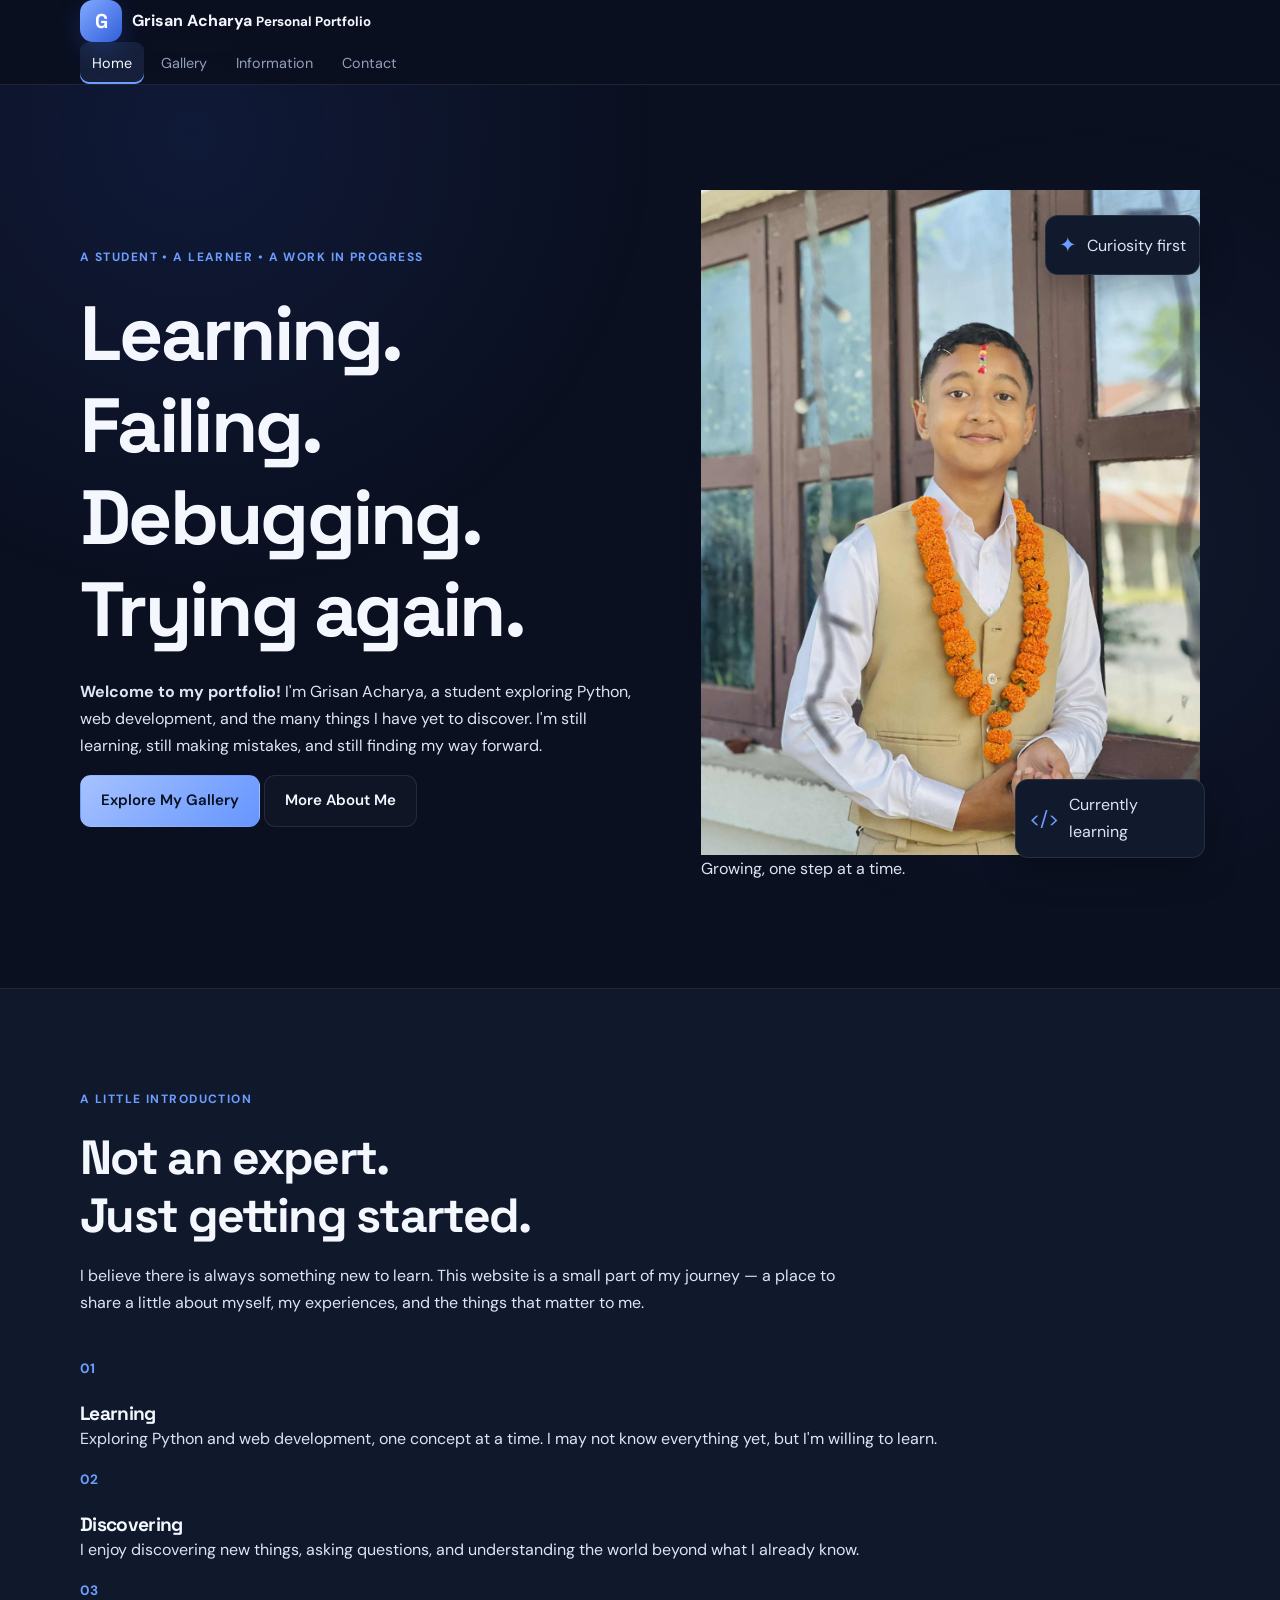
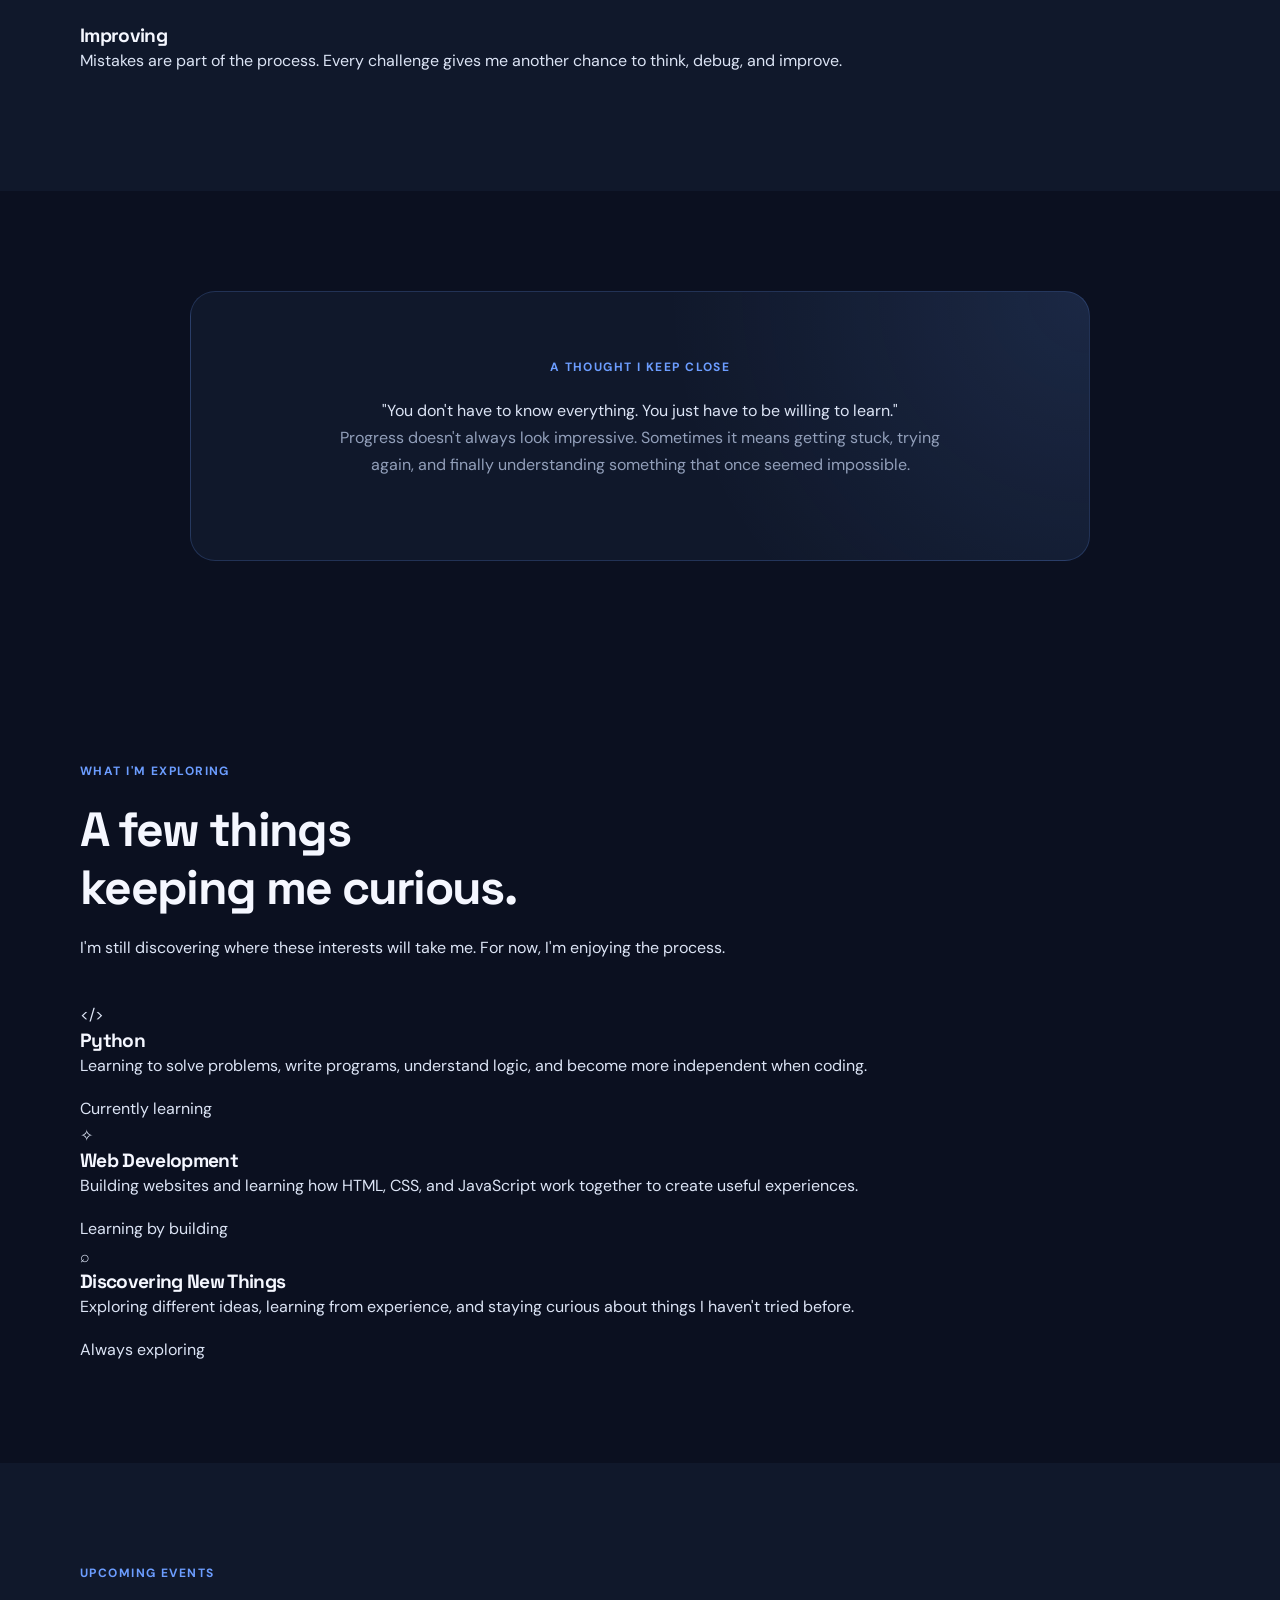
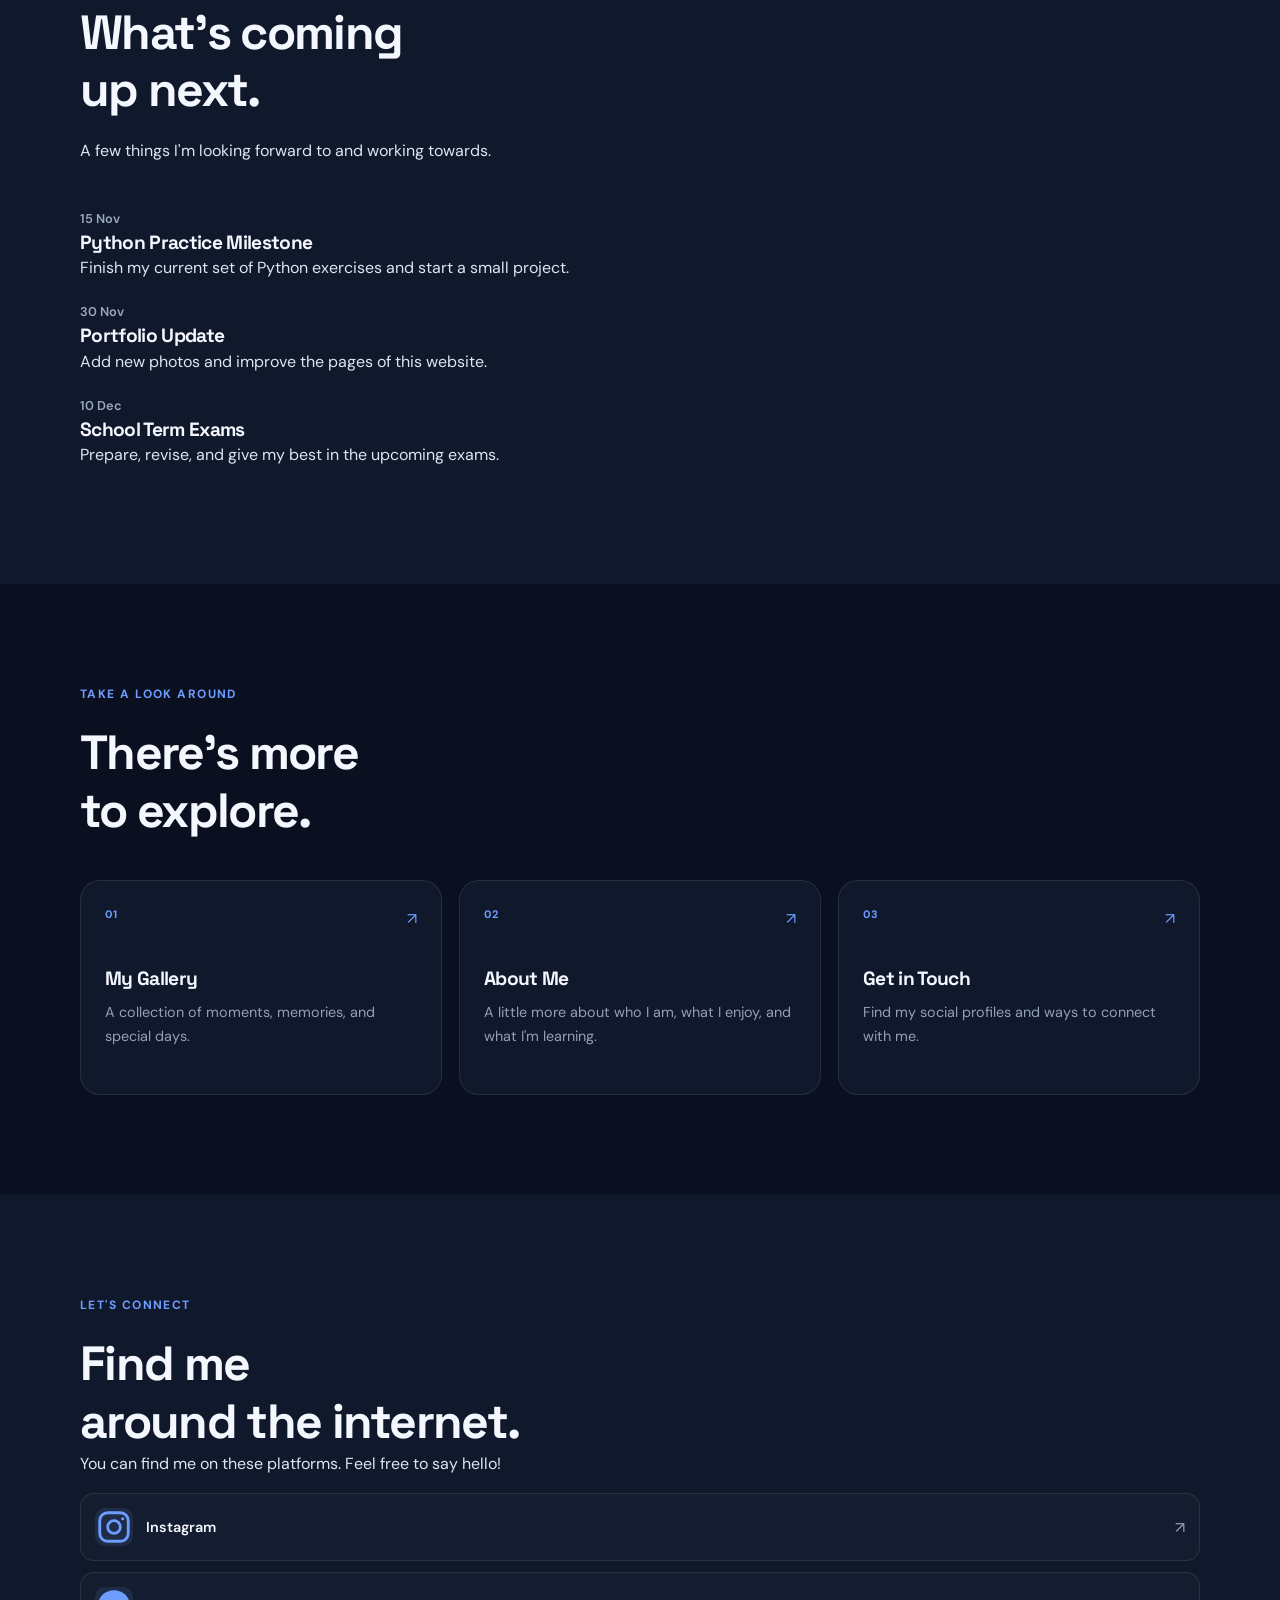
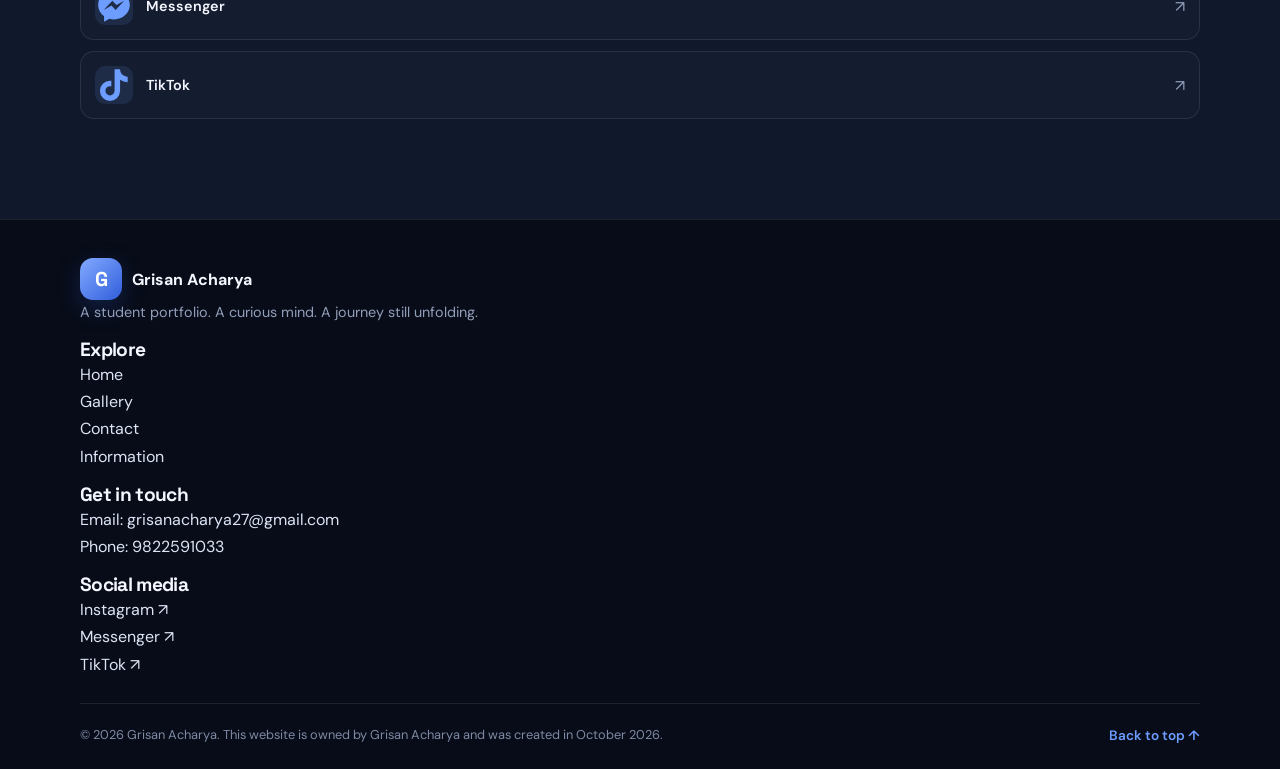
==== index.html @ ef2de870 "Update index.html" ====
<!DOCTYPE html>
<html lang="en">

<head>
    <meta charset="UTF-8">
    <meta name="viewport" content="width=device-width, initial-scale=1.0">

    <meta name="description"
        content="The personal portfolio of Grisan Acharya, a student who enjoys learning, discovering, and trying new things.">

    <meta name="theme-color" content="#0b1020">

    <title>Grisan Acharya | Personal Portfolio</title>

    <link rel="preconnect" href="https://fonts.googleapis.com">
    <link rel="preconnect" href="https://fonts.gstatic.com" crossorigin>

    <link
        href="https://fonts.googleapis.com/css2?family=DM+Sans:wght@400;500;600;700&family=Space+Grotesk:wght@400;500;600;700&display=swap"
        rel="stylesheet">

    <link rel="stylesheet" href="style.css">
</head>

<body id="top">

    <!-- ================= HEADER ================= -->

    <header class="site-header">
        <div class="wrap header-inner">

            <a href="index.html" class="brand" aria-label="Grisan Acharya home">
                <span class="brand-mark">G</span>

                <span class="brand-text">
                    <strong>Grisan Acharya</strong>
                    <small>Personal Portfolio</small>
                </span>
            </a>

            <nav class="menu" aria-label="Main navigation">
                <a href="index.html" aria-current="page">Home</a>
                <a href="gallery.html">Gallery</a>
                <a href="information.html">Information</a>
                <a href="contact.html">Contact</a>
            </nav>

        </div>
    </header>


    <!-- ================= HERO SECTION ================= -->

    <main>

        <section class="hero section">
            <div class="wrap hero-grid">

                <div class="hero-content">

                    <p class="eyebrow">
                        A STUDENT • A LEARNER • A WORK IN PROGRESS
                    </p>

                    <h1>
                        Learning.<br>
                        Failing.<br>
                        Debugging.<br>
                        <span class="text-gradient">Trying again.</span>
                    </h1>

                    <p class="hero-description">
                        <strong>Welcome to my portfolio!</strong>
                        I'm Grisan Acharya, a student exploring Python,
                        web development, and the many things I have yet
                        to discover. I'm still learning, still making
                        mistakes, and still finding my way forward.
                    </p>

                    <div class="hero-actions">
                        <a href="gallery.html" class="btn btn-primary">
                            Explore My Gallery
                        </a>

                        <a href="information.html" class="btn btn-secondary">
                            More About Me
                        </a>
                    </div>

                </div>

                <div class="hero-visual">

                    <div class="hero-image-card">
                        <img
                            src="images/photo-3.jpg"
                            alt="Grisan Acharya"
                            class="hero-image">

                        <div class="hero-image-caption">
                            <span class="status-dot"></span>
                            <span>Growing, one step at a time.</span>
                        </div>
                    </div>

                    <div class="floating-card floating-card-top">
                        <span class="floating-icon">✦</span>
                        <span>Curiosity first</span>
                    </div>

                    <div class="floating-card floating-card-bottom">
                        <span class="floating-icon">&lt;/&gt;</span>
                        <span>Currently learning</span>
                    </div>

                </div>

            </div>
        </section>


        <!-- ================= INTRODUCTION ================= -->

        <section class="section intro-section">
            <div class="wrap">

                <div class="section-heading">
                    <p class="eyebrow">A LITTLE INTRODUCTION</p>

                    <h2>
                        Not an expert.<br>
                        <span class="text-gradient">Just getting started.</span>
                    </h2>

                    <p>
                        I believe there is always something new to learn.
                        This website is a small part of my journey —
                        a place to share a little about myself, my
                        experiences, and the things that matter to me.
                    </p>
                </div>

                <div class="intro-grid">

                    <article class="intro-card">
                        <div class="card-number">01</div>

                        <h3>Learning</h3>

                        <p>
                            Exploring Python and web development,
                            one concept at a time. I may not know
                            everything yet, but I'm willing to learn.
                        </p>
                    </article>

                    <article class="intro-card">
                        <div class="card-number">02</div>

                        <h3>Discovering</h3>

                        <p>
                            I enjoy discovering new things, asking
                            questions, and understanding the world
                            beyond what I already know.
                        </p>
                    </article>

                    <article class="intro-card">
                        <div class="card-number">03</div>

                        <h3>Improving</h3>

                        <p>
                            Mistakes are part of the process.
                            Every challenge gives me another chance
                            to think, debug, and improve.
                        </p>
                    </article>

                </div>

            </div>
        </section>


        <!-- ================= PHILOSOPHY ================= -->

        <section class="section philosophy-section">
            <div class="wrap">

                <div class="philosophy-card">

                    <p class="eyebrow">A THOUGHT I KEEP CLOSE</p>

                    <blockquote>
                        "You don't have to know everything.
                        You just have to be willing to learn."
                    </blockquote>

                    <p class="philosophy-description">
                        Progress doesn't always look impressive.
                        Sometimes it means getting stuck, trying
                        again, and finally understanding something
                        that once seemed impossible.
                    </p>

                </div>

            </div>
        </section>


        <!-- ================= WHAT I DO ================= -->

        <section class="section interests-section">
            <div class="wrap">

                <div class="section-heading">
                    <p class="eyebrow">WHAT I'M EXPLORING</p>

                    <h2>
                        A few things<br>
                        <span class="text-gradient">keeping me curious.</span>
                    </h2>

                    <p>
                        I'm still discovering where these interests
                        will take me. For now, I'm enjoying the process.
                    </p>
                </div>

                <div class="interests-grid">

                    <article class="interest-card">
                        <div class="interest-symbol">&lt;/&gt;</div>

                        <h3>Python</h3>

                        <p>
                            Learning to solve problems, write programs,
                            understand logic, and become more independent
                            when coding.
                        </p>

                        <span class="interest-tag">Currently learning</span>
                    </article>

                    <article class="interest-card">
                        <div class="interest-symbol">✧</div>

                        <h3>Web Development</h3>

                        <p>
                            Building websites and learning how HTML,
                            CSS, and JavaScript work together to create
                            useful experiences.
                        </p>

                        <span class="interest-tag">Learning by building</span>
                    </article>

                    <article class="interest-card">
                        <div class="interest-symbol">⌕</div>

                        <h3>Discovering New Things</h3>

                        <p>
                            Exploring different ideas, learning from
                            experience, and staying curious about
                            things I haven't tried before.
                        </p>

                        <span class="interest-tag">Always exploring</span>
                    </article>

                </div>

            </div>
        </section>


        <!-- ================= UPCOMING EVENTS ================= -->

        <section class="section events-section">
            <div class="wrap">

                <div class="section-heading">
                    <p class="eyebrow">UPCOMING EVENTS</p>

                    <h2>
                        What's coming<br>
                        <span class="text-gradient">up next.</span>
                    </h2>

                    <p>
                        A few things I'm looking forward to
                        and working towards.
                    </p>
                </div>

                <div class="events-grid">

                    <article class="event-card">
                        <time class="event-date" datetime="2026-11-15">
                            <span class="event-day">15</span>
                            <span class="event-month">Nov</span>
                        </time>

                        <div>
                            <h3>Python Practice Milestone</h3>
                            <p>
                                Finish my current set of Python exercises
                                and start a small project.
                            </p>
                        </div>
                    </article>

                    <article class="event-card">
                        <time class="event-date" datetime="2026-11-30">
                            <span class="event-day">30</span>
                            <span class="event-month">Nov</span>
                        </time>

                        <div>
                            <h3>Portfolio Update</h3>
                            <p>
                                Add new photos and improve the pages
                                of this website.
                            </p>
                        </div>
                    </article>

                    <article class="event-card">
                        <time class="event-date" datetime="2026-12-10">
                            <span class="event-day">10</span>
                            <span class="event-month">Dec</span>
                        </time>

                        <div>
                            <h3>School Term Exams</h3>
                            <p>
                                Prepare, revise, and give my best
                                in the upcoming exams.
                            </p>
                        </div>
                    </article>

                </div>

            </div>
        </section>


        <!-- ================= EXPLORE THE WEBSITE ================= -->

        <section class="section explore-section">
            <div class="wrap">

                <div class="section-heading">
                    <p class="eyebrow">TAKE A LOOK AROUND</p>

                    <h2>
                        There's more<br>
                        <span class="text-gradient">to explore.</span>
                    </h2>
                </div>

                <div class="explore-grid">

                    <a href="gallery.html" class="explore-card">
                        <div class="explore-card-top">
                            <span class="explore-number">01</span>
                            <span class="explore-arrow">↗</span>
                        </div>

                        <h3>My Gallery</h3>

                        <p>
                            A collection of moments, memories,
                            and special days.
                        </p>
                    </a>

                    <a href="information.html" class="explore-card">
                        <div class="explore-card-top">
                            <span class="explore-number">02</span>
                            <span class="explore-arrow">↗</span>
                        </div>

                        <h3>About Me</h3>

                        <p>
                            A little more about who I am,
                            what I enjoy, and what I'm learning.
                        </p>
                    </a>

                    <a href="contact.html" class="explore-card">
                        <div class="explore-card-top">
                            <span class="explore-number">03</span>
                            <span class="explore-arrow">↗</span>
                        </div>

                        <h3>Get in Touch</h3>

                        <p>
                            Find my social profiles and
                            ways to connect with me.
                        </p>
                    </a>

                </div>

            </div>
        </section>


        <!-- ================= CONNECT WITH ME ================= -->

        <section class="section social-section">
            <div class="wrap social-layout">

                <div class="social-intro">
                    <p class="eyebrow">LET'S CONNECT</p>

                    <h2>
                        Find me<br>
                        <span class="text-gradient">around the internet.</span>
                    </h2>

                    <p>
                        You can find me on these platforms.
                        Feel free to say hello!
                    </p>
                </div>

                <div class="social-links">

                    <a
                        href="https://www.instagram.com/grisanacharya/"
                        class="social-link"
                        target="_blank"
                        rel="noopener noreferrer"
                        aria-label="Visit my Instagram profile">

                        <span class="social-icon" aria-hidden="true">
                            <svg viewBox="0 0 24 24" fill="none">
                                <rect
                                    x="3"
                                    y="3"
                                    width="18"
                                    height="18"
                                    rx="5"
                                    stroke="currentColor"
                                    stroke-width="1.8">
                                </rect>

                                <circle
                                    cx="12"
                                    cy="12"
                                    r="4"
                                    stroke="currentColor"
                                    stroke-width="1.8">
                                </circle>

                                <circle
                                    cx="17.5"
                                    cy="6.8"
                                    r="1"
                                    fill="currentColor">
                                </circle>
                            </svg>
                        </span>

                        <span class="social-name">Instagram</span>

                        <span class="social-arrow" aria-hidden="true">↗</span>
                    </a>


                    <a
                        href="https://m.me/GrisanAcharya01"
                        class="social-link"
                        target="_blank"
                        rel="noopener noreferrer"
                        aria-label="Message me on Messenger">

                        <span class="social-icon" aria-hidden="true">
                            <svg viewBox="0 0 24 24" fill="currentColor">
                                <path
                                    d="M12 2C6.48 2 2 6.14 2 11.25c0 2.91 1.45 5.5 3.72 7.2V22l3.4-1.87c.91.25 1.88.38 2.88.38 5.52 0 10-4.14 10-9.26C22 6.14 17.52 2 12 2Zm1 12.45-2.55-2.72-4.98 2.72 5.48-5.82 2.62 2.72 4.91-2.72L13 14.45Z">
                                </path>
                            </svg>
                        </span>

                        <span class="social-name">Messenger</span>

                        <span class="social-arrow" aria-hidden="true">↗</span>
                    </a>


                    <a
                        href="https://www.tiktok.com/@grisan25"
                        class="social-link"
                        target="_blank"
                        rel="noopener noreferrer"
                        aria-label="Visit my TikTok profile">

                        <span class="social-icon" aria-hidden="true">
                            <svg viewBox="0 0 24 24" fill="currentColor">
                                <path
                                    d="M19.59 6.69a4.83 4.83 0 0 1-3.77-4.25V2h-3.45v13.67a2.9 2.9 0 0 1-2.9 2.9 2.9 2.9 0 0 1-2.9-2.9 2.9 2.9 0 0 1 2.9-2.9c.3 0 .59.05.86.13V9.37a6.3 6.3 0 0 0-.86-.06A6.36 6.36 0 0 0 3.11 15.7a6.36 6.36 0 0 0 6.36 6.36 6.36 6.36 0 0 0 6.36-6.36V8.76a8.2 8.2 0 0 0 4.8 1.54V6.85a4.85 4.85 0 0 1-1.04-.16Z">
                                </path>
                            </svg>
                        </span>

                        <span class="social-name">TikTok</span>

                        <span class="social-arrow" aria-hidden="true">↗</span>
                    </a>

                </div>

            </div>
        </section>

    </main>


    <!-- ================= FOOTER ================= -->

    <footer class="site-footer">
        <div class="wrap">

            <div class="footer-main">

                <div class="footer-col footer-about">
                    <a href="index.html" class="brand footer-brand" aria-label="Grisan Acharya home">
                        <span class="brand-mark">G</span>
                        <span>Grisan Acharya</span>
                    </a>

                    <p>
                        A student portfolio. A curious mind.
                        A journey still unfolding.
                    </p>
                </div>

                <div class="footer-col">
                    <h3>Explore</h3>

                    <ul class="footer-links">
                        <li><a href="index.html">Home</a></li>
                        <li><a href="gallery.html">Gallery</a></li>
                        <li><a href="contact.html">Contact</a></li>
                        <li><a href="information.html">Information</a></li>
                    </ul>
                </div>

                <div class="footer-col">
                    <h3>Get in touch</h3>

                    <ul class="footer-links">
                        <li>
                            Email:
                            <a href="mailto:grisanacharya27@gmail.com">grisanacharya27@gmail.com</a>
                        </li>
                        <li>
                            Phone:
                            <a href="tel:9822591033">9822591033</a>
                        </li>
                    </ul>
                </div>

                <div class="footer-col">
                    <h3>Social media</h3>

                    <ul class="footer-links">
                        <li>
                            <a href="https://www.instagram.com/grisanacharya/" target="_blank" rel="noopener noreferrer">Instagram ↗</a>
                        </li>
                        <li>
                            <a href="https://m.me/GrisanAcharya01" target="_blank" rel="noopener noreferrer">Messenger ↗</a>
                        </li>
                        <li>
                            <a href="https://www.tiktok.com/@grisan25" target="_blank" rel="noopener noreferrer">TikTok ↗</a>
                        </li>
                    </ul>
                </div>

            </div>

            <div class="footer-bottom">
                <p>
                    &copy; 2026 Grisan Acharya. This website is owned by
                    Grisan Acharya and was created in October 2026.
                </p>

                <a href="#top" class="back-to-top">Back to top ↑</a>
            </div>

        </div>
    </footer>


    <!-- ================= JAVASCRIPT ================= -->

    <script>
        const backToTopButton = document.querySelector(".back-to-top");

        if (backToTopButton) {
            backToTopButton.addEventListener("click", function (event) {
                event.preventDefault();

                window.scrollTo({
                    top: 0,
                    behavior: "smooth"
                });
            });
        }
    </script>

</body>
</html>
---- style.css ----
/* =========================================
   GRISAN ACHARYA — PERSONAL PORTFOLIO
   Responsive design for all devices
   ========================================= */

:root {
    --bg: #0b1020;
    --bg-soft: #10182b;
    --card: #121d33;
    --blue: #6c9dff;
    --blue-light: #9cbaff;
    --white: #f5f7ff;
    --text: #dce4f5;
    --muted: #929fba;
    --line: rgba(255, 255, 255, 0.09);
    --max-width: 1120px;
}

* {
    box-sizing: border-box;
    margin: 0;
    padding: 0;
}

html {
    scroll-behavior: smooth;
    scroll-padding-top: 120px;
}

body {
    min-height: 100vh;
    overflow-x: clip;
    display: flex;
    flex-direction: column;

    background: var(--bg);
    color: var(--text);

    font-family: "DM Sans", Arial, sans-serif;
    line-height: 1.7;
}

main {
    flex: 1;
    min-width: 0;
}

img {
    display: block;
    max-width: 100%;
    height: auto;
}

a {
    color: inherit;
    text-decoration: none;
}

button,
input,
textarea,
select {
    font: inherit;
}

button,
a {
    -webkit-tap-highlight-color: transparent;
}

ul {
    list-style: none;
}

h1,
h2,
h3,
h4 {
    color: var(--white);
    font-family: "Space Grotesk", Arial, sans-serif;
    line-height: 1.2;
    letter-spacing: -0.035em;
    overflow-wrap: anywhere;
}

h1 {
    font-size: clamp(2.3rem, 6vw, 4.8rem);
}

h2 {
    font-size: clamp(1.9rem, 4vw, 3rem);
}

h3 {
    font-size: 1.2rem;
}

p {
    margin-bottom: 1rem;
    overflow-wrap: anywhere;
}

:focus-visible {
    outline: 3px solid var(--blue-light);
    outline-offset: 4px;
}

.accent {
    color: var(--blue);
}

.wrap {
    width: min(90%, var(--max-width));
    margin-inline: auto;
}

.section {
    padding-block: clamp(55px, 8vw, 100px);
}

/* Background */

body::before {
    content: "";
    position: fixed;
    inset: 0;
    z-index: -1;
    pointer-events: none;

    background:
        radial-gradient(
            circle at 15% 15%,
            rgba(49, 94, 219, 0.13),
            transparent 35%
        ),
        radial-gradient(
            circle at 85% 60%,
            rgba(108, 157, 255, 0.06),
            transparent 35%
        );
}

/* Navigation */

.site-header {
    position: sticky;
    top: 0;
    z-index: 100;

    background: rgba(11, 16, 32, 0.96);
    border-bottom: 1px solid var(--line);

    backdrop-filter: blur(16px);
    -webkit-backdrop-filter: blur(16px);
}

.nav-container {
    min-height: 78px;

    display: flex;
    justify-content: space-between;
    align-items: center;
    gap: 20px;
}

.brand {
    display: inline-flex;
    align-items: center;
    gap: 10px;

    color: var(--white);
    font-size: 1rem;
    font-weight: 700;
    white-space: nowrap;
}

.brand-mark {
    width: 42px;
    height: 42px;
    flex-shrink: 0;

    display: grid;
    place-items: center;

    border-radius: 13px;
    background: linear-gradient(135deg, #82aaff, #315edb);

    color: white;
    font-family: "Space Grotesk", Arial, sans-serif;
    font-size: 1.25rem;

    box-shadow: 0 8px 24px rgba(49, 94, 219, 0.25);
}

.menu {
    display: flex;
    align-items: center;
    flex-wrap: wrap;
    gap: 5px;
}

.menu a {
    display: block;
    padding: 9px 12px;

    border-radius: 9px;
    color: var(--muted);

    font-size: 0.9rem;

    transition: background 0.2s, color 0.2s;
}

.menu a:hover,
.menu a[aria-current="page"] {
    color: var(--white);
    background: rgba(108, 157, 255, 0.12);
}

.menu a[aria-current="page"] {
    box-shadow: inset 0 -2px 0 var(--blue);
}

/* Labels and buttons */

.eyebrow {
    display: flex;
    align-items: center;
    flex-wrap: wrap;
    gap: 9px;

    margin-bottom: 20px;

    color: var(--blue);
    font-size: 0.75rem;
    font-weight: 700;
    letter-spacing: 0.12em;
}

.status-dot {
    width: 8px;
    height: 8px;
    flex: 0 0 8px;

    border-radius: 50%;
    background: var(--blue);

    box-shadow: 0 0 12px rgba(108, 157, 255, 0.7);
}

.lead {
    max-width: 620px;
    color: var(--muted);
    font-size: 1.02rem;
    line-height: 1.85;
}

.btn-row {
    display: flex;
    align-items: center;
    flex-wrap: wrap;
    gap: 12px;
    margin-top: 28px;
}

.btn {
    min-height: 48px;
    padding: 12px 20px;

    display: inline-flex;
    justify-content: center;
    align-items: center;
    gap: 9px;

    border: 1px solid transparent;
    border-radius: 11px;

    font-size: 0.94rem;
    font-weight: 600;
    text-align: center;

    transition: transform 0.2s, background 0.2s;
}

.btn:hover {
    transform: translateY(-2px);
}

.btn-primary {
    color: #071020;
    background: linear-gradient(135deg, #a6c2ff, #6595ff);
}

.btn-secondary {
    color: var(--white);
    border-color: var(--line);
    background: rgba(255, 255, 255, 0.025);
}

/* Hero */

.hero {
    padding-block: clamp(55px, 9vw, 105px);

    border-bottom: 1px solid var(--line);
}

.hero-grid {
    display: grid;
    grid-template-columns: minmax(0, 1.05fr) minmax(0, 0.95fr);
    align-items: center;
    gap: clamp(30px, 6vw, 70px);
}

.hero-content {
    min-width: 0;
    animation: fade-up 0.7s ease both;
}

.hero h1 {
    margin-bottom: 22px;
}

.hero-role {
    margin-bottom: 12px;
    color: var(--white);
    font-size: 1.15rem;
    font-weight: 600;
}

.hero .lead {
    margin-bottom: 18px;
}

.hero-note {
    padding-left: 14px;
    border-left: 2px solid var(--blue);

    color: var(--muted);
    font-size: 0.94rem;
}

.hero-footer-note {
    display: flex;
    align-items: center;
    flex-wrap: wrap;
    gap: 10px;

    margin-top: 40px;

    color: #8794ad;
    font-size: 0.68rem;
    font-weight: 600;
    letter-spacing: 0.08em;
}

.line {
    width: 30px;
    height: 1px;
    flex-shrink: 0;
    background: var(--blue);
}

/* Hero photo */

.hero-visual {
    position: relative;
    isolation: isolate;

    display: grid;
    place-items: center;

    min-width: 0;
    min-height: 480px;

    animation: fade-up 0.9s ease both;
}

.photo-orbit {
    position: absolute;
    z-index: -1;

    border: 1px solid rgba(108, 157, 255, 0.12);
    border-radius: 50%;

    pointer-events: none;
}

.orbit-one {
    width: min(100%, 440px);
    aspect-ratio: 1;
}

.orbit-two {
    width: min(115%, 510px);
    aspect-ratio: 1;
}

.hero-photo {
    position: relative;

    width: min(80%, 350px);
    padding: 9px;

    border: 1px solid var(--line);
    border-radius: 25px;

    background: rgba(255, 255, 255, 0.04);
    box-shadow: 0 25px 70px rgba(0, 0, 0, 0.4);

    transform: rotate(2deg);
    transition: transform 0.3s;
}

.hero-photo:hover {
    transform: rotate(0);
}

.hero-photo img {
    width: 100%;
    aspect-ratio: 4 / 5;

    object-fit: cover;
    object-position: center 30%;

    border-radius: 18px;
}

.photo-label {
    position: absolute;
    left: -25px;
    bottom: 22px;

    display: flex;
    align-items: center;
    gap: 10px;

    max-width: calc(100% + 20px);
    padding: 11px 13px;

    border: 1px solid var(--line);
    border-radius: 13px;

    background: #111a2d;
    box-shadow: 0 12px 35px rgba(0, 0, 0, 0.3);
}

.photo-label-icon {
    width: 35px;
    height: 35px;
    flex-shrink: 0;

    display: grid;
    place-items: center;

    border-radius: 10px;
    background: rgba(108, 157, 255, 0.12);
    color: var(--blue);
}

.photo-label strong,
.photo-label small,
.floating-card strong,
.floating-card small {
    display: block;
}

.photo-label strong,
.floating-card strong {
    color: var(--white);
    font-size: 0.83rem;
}

.photo-label small,
.floating-card small {
    color: var(--muted);
    font-size: 0.72rem;
}

.floating-card {
    position: absolute;

    display: flex;
    align-items: center;
    gap: 10px;

    max-width: 190px;
    padding: 11px 13px;

    border: 1px solid var(--line);
    border-radius: 13px;

    background: #111a2d;
    box-shadow: 0 12px 35px rgba(0, 0, 0, 0.3);
}

.floating-icon {
    color: var(--blue);
    font-size: 1.3rem;
}

.floating-card-top {
    top: 25px;
    right: 0;
}

.floating-card-bottom {
    right: -5px;
    bottom: 25px;
}

.floating-number {
    color: var(--blue);
    font-weight: 700;
    font-size: 1.2rem;
}

/* Section headings */

.section-heading {
    max-width: 760px;
    margin-bottom: 40px;
}

.section-heading h2 {
    margin-bottom: 18px;
}

.section-heading .lead {
    margin-bottom: 0;
}

/* Introduction cards */

.intro-section,
.events-section,
.social-section {
    background: var(--bg-soft);
}

.cards {
    display: grid;
    grid-template-columns: repeat(3, minmax(0, 1fr));
    gap: 18px;
}

.card {
    min-width: 0;
    padding: 27px 23px;

    border: 1px solid var(--line);
    border-radius: 20px;

    background: rgba(255, 255, 255, 0.02);

    transition: transform 0.25s, border-color 0.25s;
}

.card:hover {
    transform: translateY(-4px);
    border-color: rgba(108, 157, 255, 0.35);
}

.card-number {
    margin-bottom: 22px;

    color: var(--blue);
    font-size: 0.85rem;
    font-weight: 700;
}

.card h3 {
    margin-bottom: 12px;
}

.card p {
    margin-bottom: 0;
    color: var(--muted);
    font-size: 0.92rem;
}

/* Philosophy */

.philosophy-card {
    max-width: 900px;
    margin-inline: auto;
    padding: clamp(30px, 7vw, 65px);

    text-align: center;

    border: 1px solid rgba(108, 157, 255, 0.2);
    border-radius: 25px;

    background:
        radial-gradient(
            circle at top right,
            rgba(108, 157, 255, 0.12),
            transparent 45%
        ),
        var(--bg-soft);
}

.philosophy-symbol {
    margin-bottom: 15px;
    color: rgba(108, 157, 255, 0.35);
    font-family: Georgia, serif;
    font-size: 5rem;
    line-height: 1;
}

.philosophy-card .eyebrow {
    justify-content: center;
}

.philosophy-card h2 {
    margin-bottom: 22px;
}

.philosophy-description {
    max-width: 620px;
    margin-inline: auto;
    color: var(--muted);
}

.philosophy-signature {
    color: var(--blue);
    font-size: 0.88rem;
    font-weight: 600;
}

/* Events */

.events {
    display: grid;
    gap: 14px;
}

.event {
    display: grid;
    grid-template-columns: 55px minmax(0, 1fr) 25px;
    align-items: center;
    gap: 18px;

    padding: 23px;

    border: 1px solid var(--line);
    border-radius: 18px;

    background: rgba(255, 255, 255, 0.018);
}

.event-marker {
    width: 52px;
    aspect-ratio: 1;

    display: grid;
    place-items: center;

    border: 1px solid rgba(108, 157, 255, 0.2);
    border-radius: 14px;

    background: rgba(108, 157, 255, 0.09);
    color: var(--blue);
    font-weight: 700;
}

.event-content {
    min-width: 0;
}

.event-category {
    margin-bottom: 6px;
    color: var(--blue);
    font-size: 0.68rem;
    font-weight: 700;
    letter-spacing: 0.12em;
}

.event h3 {
    margin-bottom: 8px;
}

.event-content > p:not(.event-category) {
    color: var(--muted);
    font-size: 0.9rem;
}

.event-date {
    color: #9aa8c2;
    font-size: 0.8rem;
    font-weight: 600;
}

.event-arrow {
    color: var(--blue);
    font-size: 1.2rem;
}

.events-disclaimer {
    margin-top: 18px;
    color: var(--muted);
    font-size: 0.8rem;
}

/* Explore cards */

.explore-grid {
    display: grid;
    grid-template-columns: repeat(3, minmax(0, 1fr));
    gap: 17px;
}

.explore-card {
    min-width: 0;
    min-height: 215px;
    padding: 24px;

    display: flex;
    flex-direction: column;

    border: 1px solid var(--line);
    border-radius: 20px;

    background: var(--bg-soft);

    transition: transform 0.25s, border-color 0.25s;
}

.explore-card:hover {
    transform: translateY(-4px);
    border-color: rgba(108, 157, 255, 0.4);
}

.explore-card-top {
    display: flex;
    justify-content: space-between;
    gap: 10px;
    margin-bottom: 35px;
}

.explore-number {
    color: var(--blue);
    font-size: 0.68rem;
    font-weight: 700;
    letter-spacing: 0.08em;
}

.explore-arrow {
    color: var(--blue);
}

.explore-card h3 {
    margin-bottom: 10px;
}

.explore-card p {
    margin-bottom: 0;
    color: var(--muted);
    font-size: 0.9rem;
}

/* Social section */

.social-inner {
    display: grid;
    grid-template-columns: minmax(0, 1fr) minmax(0, 0.9fr);
    align-items: center;
    gap: 45px;
}

.social-inner h2 {
    margin-bottom: 18px;
}

.social-inner .lead {
    margin-bottom: 0;
}

.social-links {
    display: grid;
    gap: 11px;
}

.social-link {
    display: flex;
    align-items: center;
    gap: 13px;

    min-width: 0;
    padding: 14px;

    border: 1px solid var(--line);
    border-radius: 14px;

    background: rgba(255, 255, 255, 0.02);
}

.social-link > span:first-child {
    width: 38px;
    height: 38px;
    flex: 0 0 38px;

    display: grid;
    place-items: center;

    border-radius: 10px;
    background: rgba(108, 157, 255, 0.12);
    color: var(--blue);
    font-size: 0.8rem;
    font-weight: 700;
}

.social-name {
    flex: 1;
    min-width: 0;
    color: var(--white);
    font-size: 0.9rem;
    font-weight: 600;
}

.social-arrow {
    color: var(--muted);
}

/* Other page headers */

.page-head {
    padding-block: clamp(50px, 8vw, 85px);

    border-bottom: 1px solid var(--line);

    background:
        radial-gradient(
            circle at 80% 10%,
            rgba(108, 157, 255, 0.12),
            transparent 40%
        );
}

.page-head h1 {
    margin-bottom: 18px;
}

.page-head p:not(.eyebrow) {
    max-width: 650px;
    color: var(--muted);
    font-size: 1.02rem;
}

/* Gallery */

.gallery-grid {
    display: grid;
    grid-template-columns: repeat(2, minmax(0, 1fr));
    gap: 23px;
}

.moment {
    min-width: 0;
    padding: 20px;

    border: 1px solid var(--line);
    border-radius: 22px;

    background: var(--bg-soft);
}

.moment h2,
.moment h3 {
    margin-bottom: 12px;
}

.moment p {
    color: var(--muted);
    font-size: 0.93rem;
}

.moment .photo {
    overflow: hidden;
    margin-top: 18px;
    border-radius: 15px;
    background: var(--bg);
}

.moment .photo img {
    width: 100%;
    aspect-ratio: 4 / 5;
    object-fit: cover;
}

.moment figcaption {
    padding: 12px;
    color: var(--text);
    font-size: 0.86rem;
}

/* About page */

.about-grid {
    display: grid;
    grid-template-columns: minmax(0, 0.8fr) minmax(0, 1.2fr);
    align-items: start;
    gap: 35px;
}

.profile-card {
    min-width: 0;
    padding: 17px;

    border: 1px solid var(--line);
    border-radius: 22px;

    background: var(--bg-soft);
}

.profile-card img {
    width: 100%;
    aspect-ratio: 4 / 5;
    object-fit: cover;
    border-radius: 15px;
}

.profile-card h2,
.profile-card h3 {
    margin-top: 18px;
}

.profile-card p,
.about-content p {
    color: var(--muted);
}

.about-content h2 {
    margin-bottom: 20px;
}

.info-table {
    width: 100%;
    margin-top: 23px;
    border-collapse: collapse;
}

.info-table th,
.info-table td {
    padding: 13px 9px;
    border-bottom: 1px solid var(--line);
    text-align: left;
    vertical-align: top;
    overflow-wrap: anywhere;
}

.info-table th {
    width: 35%;
    color: var(--white);
}

.info-table td {
    color: var(--muted);
}

.chips {
    display: flex;
    flex-wrap: wrap;
    gap: 9px;
    margin-top: 18px;
}

.chips li {
    padding: 7px 12px;
    border: 1px solid rgba(108, 157, 255, 0.2);
    border-radius: 999px;

    background: rgba(108, 157, 255, 0.08);
    color: var(--blue-light);
    font-size: 0.8rem;
}

/* Contact page */

.contact-grid {
    display: grid;
    grid-template-columns: minmax(0, 0.9fr) minmax(0, 1.1fr);
    align-items: start;
    gap: 30px;
}

.contact-information h2,
.form-card h2 {
    margin-bottom: 16px;
}

.contact-information > p,
.form-card > p {
    color: var(--muted);
}

.info-list {
    display: grid;
    gap: 12px;
    margin-top: 22px;
}

.info-item {
    min-width: 0;
    padding: 16px;

    border: 1px solid var(--line);
    border-radius: 15px;

    background: var(--bg-soft);
    overflow-wrap: anywhere;
}

.info-item small {
    display: block;
    margin-bottom: 5px;
    color: var(--muted);
}

.info-item strong,
.info-item a {
    color: var(--white);
    font-size: 0.9rem;
}

.form-card {
    min-width: 0;
    padding: 25px;

    border: 1px solid var(--line);
    border-radius: 22px;

    background: var(--bg-soft);
}

.form-grid {
    display: grid;
    grid-template-columns: repeat(2, minmax(0, 1fr));
    gap: 15px;
}

.field {
    display: flex;
    flex-direction: column;
    gap: 7px;
    margin-bottom: 15px;
}

.field.full {
    grid-column: 1 / -1;
}

.field label {
    color: var(--text);
    font-size: 0.87rem;
    font-weight: 600;
}

.field input,
.field select,
.field textarea {
    width: 100%;
    min-width: 0;
    padding: 12px;

    border: 1px solid rgba(255, 255, 255, 0.12);
    border-radius: 10px;

    background: #0b1222;
    color: var(--white);
}

.field input:focus,
.field select:focus,
.field textarea:focus {
    outline: 2px solid var(--blue);
    outline-offset: 1px;
}

.field textarea {
    min-height: 130px;
    resize: vertical;
}

.field input::placeholder,
.field textarea::placeholder {
    color: #77839d;
}

.form-hint {
    margin-top: 12px;
    color: var(--muted);
    font-size: 0.8rem;
}

#form-result {
    display: none;
    margin-top: 18px;
    padding: 14px;

    border: 1px solid rgba(108, 157, 255, 0.25);
    border-radius: 11px;

    background: rgba(108, 157, 255, 0.08);
    color: var(--white);
}

#form-result.show {
    display: block;
}

/* Footer */

.site-footer {
    padding-block: 38px 22px;

    border-top: 1px solid var(--line);
    background: #080c18;
}

.footer-main {
    display: flex;
    flex-direction: column;
    align-items: flex-start;
    gap: 13px;
    padding-bottom: 25px;
}

.footer-main p {
    max-width: 450px;
    margin-bottom: 0;
    color: var(--muted);
    font-size: 0.9rem;
}

.footer-bottom {
    display: flex;
    justify-content: space-between;
    align-items: center;
    flex-wrap: wrap;
    gap: 12px;

    padding-top: 20px;
    border-top: 1px solid var(--line);
}

.footer-bottom p {
    margin-bottom: 0;
    color: #7e8aa4;
    font-size: 0.8rem;
}

.back-to-top {
    color: var(--blue);
    font-size: 0.85rem;
    font-weight: 600;
}

/* Animation */

@keyframes fade-up {
    from {
        opacity: 0;
        transform: translateY(15px);
    }

    to {
        opacity: 1;
        transform: translateY(0);
    }
}

/* Tablets and smaller laptops */

@media (max-width: 900px) {
    .nav-container {
        gap: 12px;
    }

    .menu a {
        padding-inline: 9px;
    }

    .hero-grid {
        grid-template-columns: minmax(0, 1fr) minmax(0, 0.85fr);
        gap: 25px;
    }

    .hero-visual {
        min-height: 400px;
    }

    .cards,
    .explore-grid {
        grid-template-columns: repeat(2, minmax(0, 1fr));
    }

    .card:last-child,
    .explore-card:last-child {
        grid-column: 1 / -1;
    }

    .social-inner {
        grid-template-columns: 1fr;
        gap: 30px;
    }

    .about-grid {
        gap: 22px;
    }
}

/* Phones */

@media (max-width: 640px) {
    .wrap {
        width: 91%;
    }

    .nav-container {
        padding-block: 12px 9px;
        flex-direction: column;
        gap: 10px;
    }

    .brand {
        align-self: center;
    }

    .menu {
        width: 100%;
        display: grid;
        grid-template-columns: repeat(4, minmax(0, 1fr));
        gap: 3px;
    }

    .menu a {
        padding: 9px 2px;
        text-align: center;
        font-size: 0.75rem;
    }

    .hero-grid {
        grid-template-columns: minmax(0, 1fr);
        gap: 20px;
    }

    .hero h1 {
        font-size: clamp(2.35rem, 10vw, 3.5rem);
    }

    .hero-role {
        font-size: 1.02rem;
    }

    .hero .lead {
        font-size: 0.95rem;
    }

    .hero-visual {
        width: 100%;
        min-height: 390px;
    }

    .hero-photo {
        width: min(76%, 290px);
    }

    .orbit-one {
        width: min(100%, 340px);
    }

    .orbit-two {
        width: min(112%, 385px);
    }

    .floating-card {
        max-width: 155px;
        padding: 9px 10px;
        gap: 7px;
    }

    .floating-card-top {
        top: 15px;
        right: 0;
    }

    .floating-card-bottom {
        right: 0;
        bottom: 15px;
    }

    .photo-label {
        left: -8px;
        bottom: 17px;
        padding: 9px 10px;
    }

    .photo-label-icon {
        width: 30px;
        height: 30px;
    }

    .hero-footer-note {
        margin-top: 30px;
    }

    .btn-row {
        align-items: stretch;
    }

    .btn {
        max-width: 100%;
    }

    .section-heading {
        margin-bottom: 28px;
    }

    .cards,
    .explore-grid,
    .gallery-grid,
    .about-grid,
    .contact-grid {
        grid-template-columns: minmax(0, 1fr);
    }

    .card:last-child,
    .explore-card:last-child {
        grid-column: auto;
    }

    .philosophy-card {
        padding: 35px 20px;
    }

    .philosophy-card h2 {
        font-size: 1.8rem;
    }

    .event {
        grid-template-columns: 42px minmax(0, 1fr);
        gap: 12px;
        padding: 16px 13px;
    }

    .event-marker {
        width: 42px;
        border-radius: 11px;
    }

    .event h3 {
        font-size: 1.05rem;
    }

    .event-arrow {
        display: none;
    }

    .explore-card {
        min-height: 180px;
    }

    .explore-card-top {
        margin-bottom: 25px;
    }

    .profile-card {
        width: min(100%, 380px);
        margin-inline: auto;
    }

    .info-table th,
    .info-table td {
        padding: 11px 7px;
        font-size: 0.84rem;
    }

    .form-card {
        padding: 20px 15px;
    }

    .form-grid {
        grid-template-columns: minmax(0, 1fr);
        gap: 0;
    }

    .field.full {
        grid-column: auto;
    }

    .footer-bottom {
        align-items: flex-start;
        flex-direction: column;
    }
}

/* Very small phones */

@media (max-width: 360px) {
    .menu a {
        font-size: 0.68rem;
    }

    .brand {
        font-size: 0.9rem;
    }

    .hero h1 {
        font-size: 2.2rem;
    }

    .hero-visual {
        min-height: 340px;
    }

    .floating-card {
        max-width: 140px;
    }

    .floating-card strong {
        font-size: 0.75rem;
    }

    .floating-card small {
        font-size: 0.65rem;
    }

    .btn-row {
        flex-direction: column;
    }

    .btn {
        width: 100%;
    }
}

/* Accessibility: reduce motion when requested */

@media (prefers-reduced-motion: reduce) {
    html {
        scroll-behavior: auto;
    }

    *,
    *::before,
    *::after {
        animation: none !important;
        transition: none !important;
    }
       }
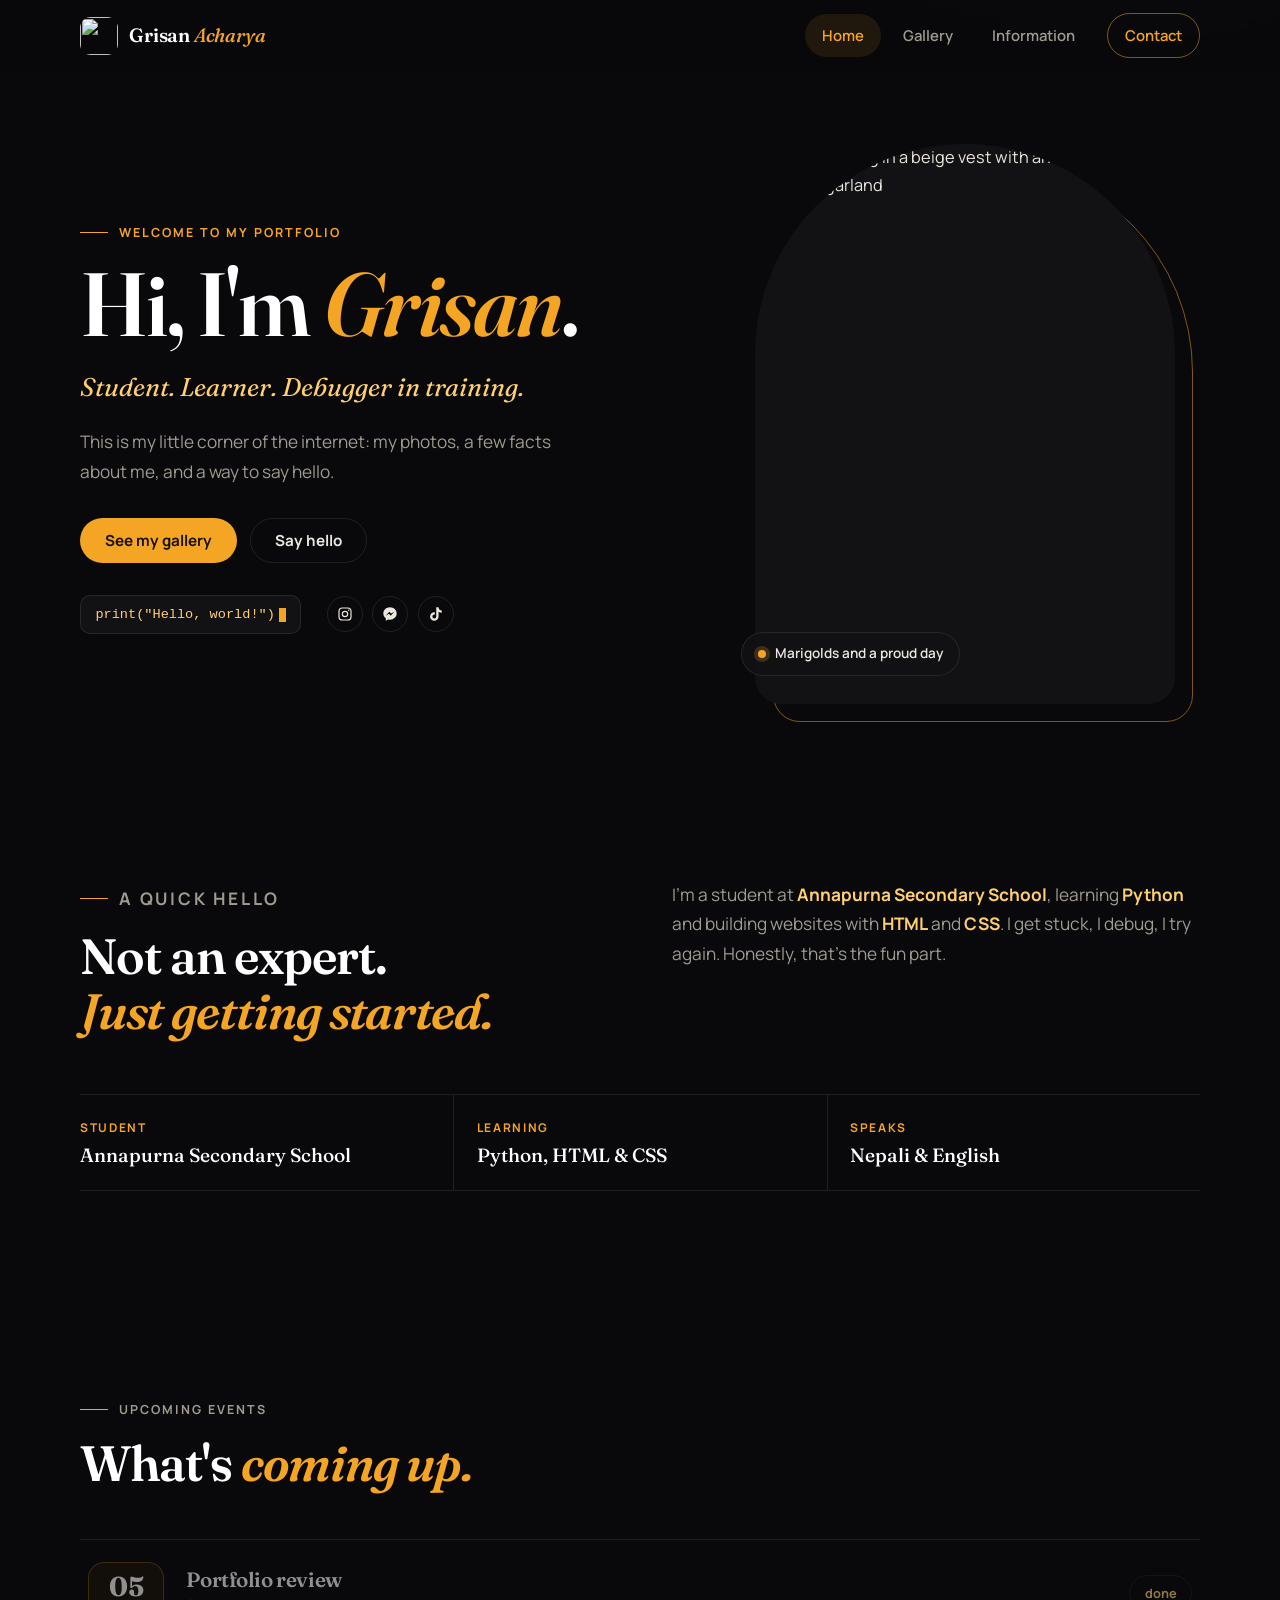
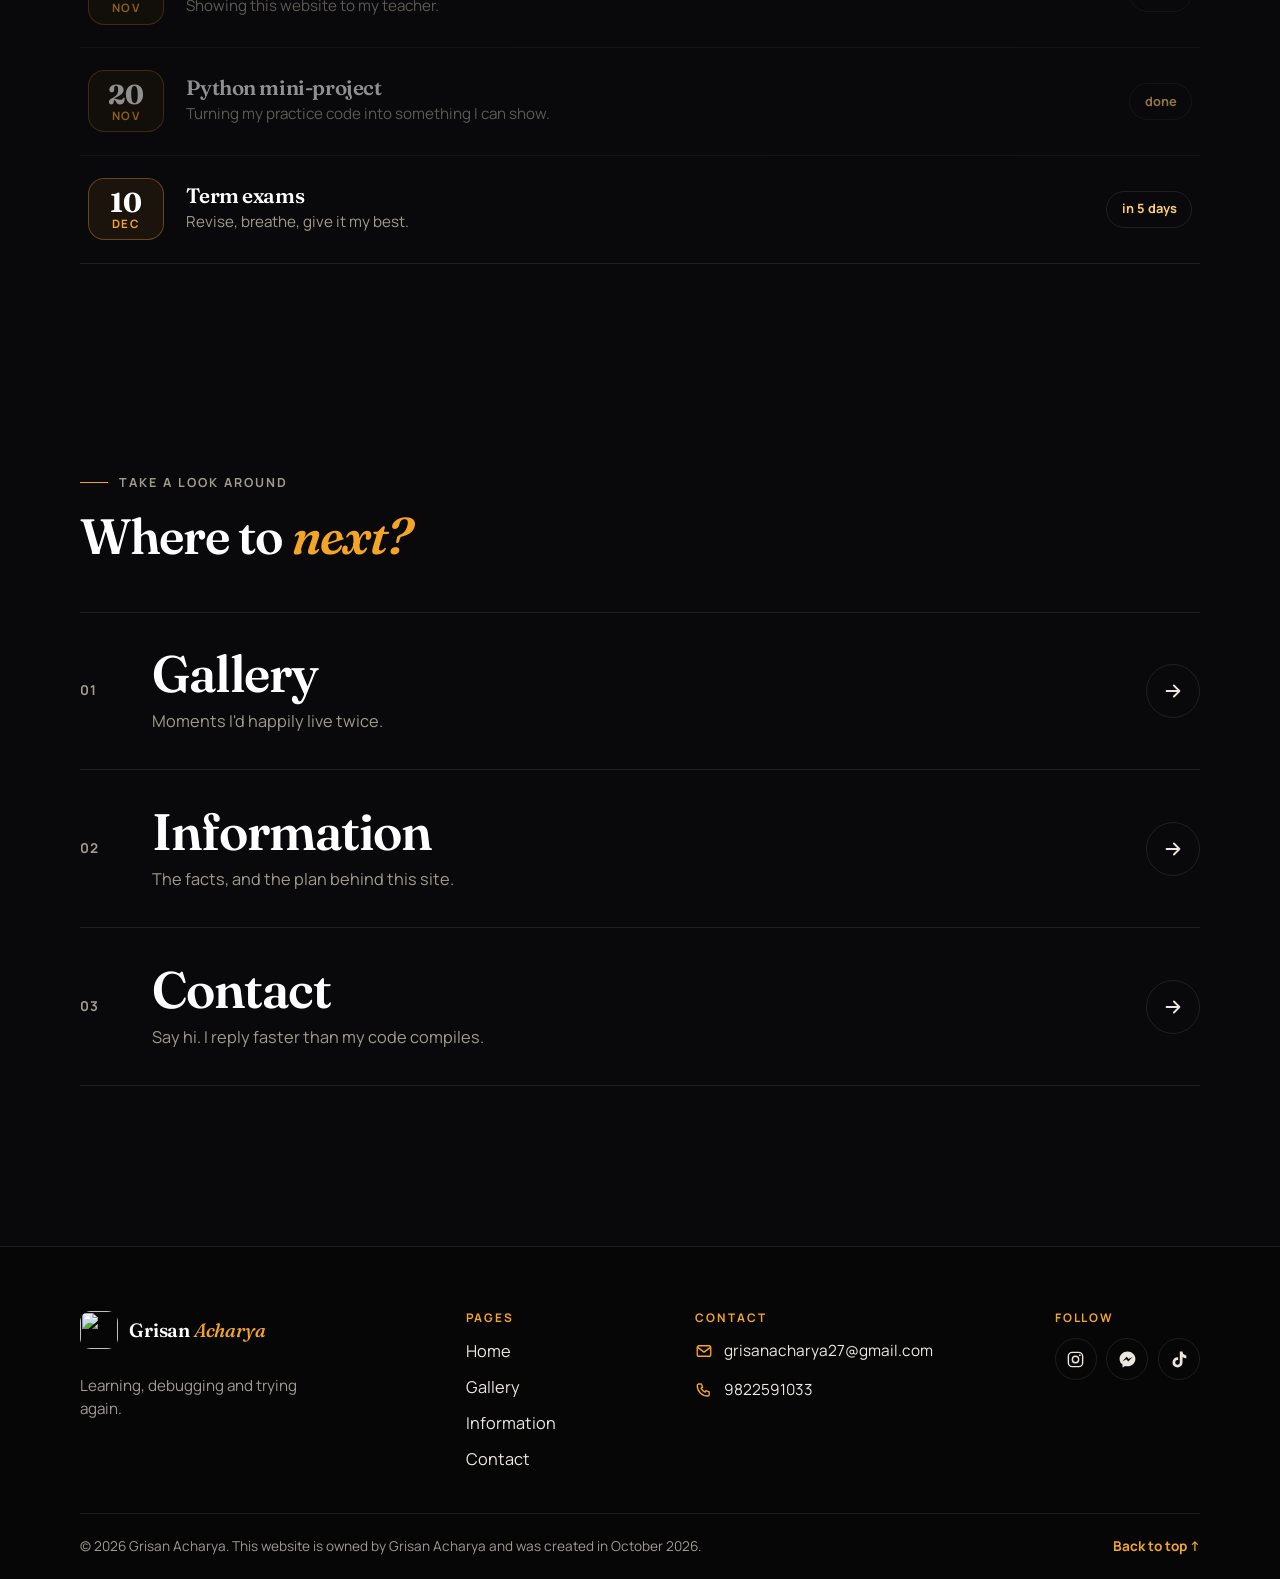
==== commit b1336c18: "Add files via upload" ====
--- a/index.html
+++ b/index.html
@@ -1,625 +1,242 @@
 <!DOCTYPE html>
 <html lang="en">
-
 <head>
     <meta charset="UTF-8">
     <meta name="viewport" content="width=device-width, initial-scale=1.0">
-
-    <meta name="description"
-        content="The personal portfolio of Grisan Acharya, a student who enjoys learning, discovering, and trying new things.">
-
-    <meta name="theme-color" content="#0b1020">
-
+    <meta name="description" content="The personal portfolio of Grisan Acharya, a student who enjoys learning Python, building websites and trying new things.">
+    <meta name="theme-color" content="#09090b">
     <title>Grisan Acharya | Personal Portfolio</title>
+
+    <link rel="icon" type="image/svg+xml" href="images/logo.svg">
 
     <link rel="preconnect" href="https://fonts.googleapis.com">
     <link rel="preconnect" href="https://fonts.gstatic.com" crossorigin>
-
-    <link
-        href="https://fonts.googleapis.com/css2?family=DM+Sans:wght@400;500;600;700&family=Space+Grotesk:wght@400;500;600;700&display=swap"
-        rel="stylesheet">
+    <link href="https://fonts.googleapis.com/css2?family=Fraunces:ital,opsz,wght@0,9..144,500;0,9..144,600;1,9..144,400;1,9..144,500&family=Manrope:wght@400;500;600;700&display=swap" rel="stylesheet">
 
     <link rel="stylesheet" href="style.css">
+    <script>document.documentElement.className += " js";</script>
 </head>
 
 <body id="top">
 
-    <!-- ================= HEADER ================= -->
+    <a class="skip-link" href="#main">Skip to content</a>
 
     <header class="site-header">
-        <div class="wrap header-inner">
-
-            <a href="index.html" class="brand" aria-label="Grisan Acharya home">
-                <span class="brand-mark">G</span>
-
-                <span class="brand-text">
-                    <strong>Grisan Acharya</strong>
-                    <small>Personal Portfolio</small>
-                </span>
+        <div class="wrap nav">
+
+            <a class="brand" href="index.html" aria-label="Grisan Acharya, home">
+                <img src="images/logo.svg" width="38" height="38" alt="">
+                <span class="brand-name">Grisan <em>Acharya</em></span>
             </a>
 
-            <nav class="menu" aria-label="Main navigation">
+            <button class="nav-toggle" type="button" aria-label="Open menu" aria-expanded="false" aria-controls="site-menu">
+                <span></span><span></span><span></span>
+            </button>
+
+            <nav id="site-menu" class="menu" aria-label="Main">
                 <a href="index.html" aria-current="page">Home</a>
                 <a href="gallery.html">Gallery</a>
                 <a href="information.html">Information</a>
-                <a href="contact.html">Contact</a>
+                <a href="contact.html" class="menu-cta">Contact</a>
             </nav>
 
         </div>
     </header>
 
-
-    <!-- ================= HERO SECTION ================= -->
-
-    <main>
-
-        <section class="hero section">
+    <main id="main">
+
+        <!-- Welcome + cover photo -->
+        <section class="hero">
             <div class="wrap hero-grid">
 
-                <div class="hero-content">
-
-                    <p class="eyebrow">
-                        A STUDENT • A LEARNER • A WORK IN PROGRESS
+                <div class="reveal">
+                    <p class="eyebrow">Welcome to my portfolio</p>
+                    <h1>Hi, I'm <em>Grisan</em>.</h1>
+                    <p class="tagline">Student. Learner. Debugger in training.</p>
+                    <p class="lead">This is my little corner of the internet: my photos, a few facts about me, and a way to say hello.</p>
+
+                    <div class="hero-actions">
+                        <a class="btn btn-primary" href="gallery.html">See my gallery</a>
+                        <a class="btn btn-ghost" href="contact.html">Say hello</a>
+                    </div>
+
+                    <div class="hero-meta">
+                        <code class="code-chip">print("Hello, world!")</code>
+                        <div class="socials small">
+                        <a href="https://www.instagram.com/grisanacharya/" target="_blank" rel="noopener noreferrer" aria-label="Instagram (opens in a new tab)" title="Instagram"><svg viewBox="0 0 24 24" fill="none" stroke="currentColor" stroke-width="1.8" aria-hidden="true"><rect x="3" y="3" width="18" height="18" rx="5"/><circle cx="12" cy="12" r="4"/><circle cx="17.5" cy="6.5" r="1.1" fill="currentColor" stroke="none"/></svg></a>
+                        <a href="https://m.me/GrisanAcharya01" target="_blank" rel="noopener noreferrer" aria-label="Messenger (opens in a new tab)" title="Messenger"><svg viewBox="0 0 24 24" fill="currentColor" aria-hidden="true"><path d="M12 2C6.48 2 2 6.14 2 11.25c0 2.91 1.45 5.5 3.72 7.2V22l3.4-1.87c.91.25 1.88.38 2.88.38 5.52 0 10-4.14 10-9.26C22 6.14 17.52 2 12 2Zm1 12.45-2.55-2.72-4.98 2.72 5.48-5.82 2.62 2.72 4.91-2.72L13 14.45Z"/></svg></a>
+                        <a href="https://www.tiktok.com/@grisan25" target="_blank" rel="noopener noreferrer" aria-label="TikTok (opens in a new tab)" title="TikTok"><svg viewBox="0 0 24 24" fill="currentColor" aria-hidden="true"><path d="M19.59 6.69a4.83 4.83 0 0 1-3.77-4.25V2h-3.45v13.67a2.9 2.9 0 0 1-2.9 2.9 2.9 2.9 0 0 1-2.9-2.9 2.9 2.9 0 0 1 2.9-2.9c.3 0 .59.05.86.13V9.37a6.3 6.3 0 0 0-.86-.06A6.36 6.36 0 0 0 3.11 15.7a6.36 6.36 0 0 0 6.36 6.36 6.36 6.36 0 0 0 6.36-6.36V8.76a8.2 8.2 0 0 0 4.8 1.54V6.85a4.85 4.85 0 0 1-1.04-.16Z"/></svg></a>
+                    </div>
+                    </div>
+                </div>
+
+                <figure class="hero-photo reveal">
+                    <div class="arch">
+                        <img src="images/cover.jpg" width="900" height="1200" fetchpriority="high"
+                             alt="Grisan smiling in a beige vest with an orange marigold garland">
+                    </div>
+                    <figcaption class="photo-tag">Marigolds and a proud day</figcaption>
+                </figure>
+
+            </div>
+        </section>
+
+
+        <!-- Short introduction -->
+        <section class="section" id="hello">
+            <div class="wrap">
+
+                <div class="split reveal">
+                    <div>
+                        <p class="eyebrow">A quick hello</p>
+                        <h2>Not an expert.<br><em>Just getting started.</em></h2>
+                    </div>
+                    <p>
+                        I'm a student at <mark>Annapurna Secondary School</mark>, learning
+                        <mark>Python</mark> and building websites with <mark>HTML</mark> and
+                        <mark>CSS</mark>. I get stuck, I debug, I try again. Honestly, that's the fun part.
                     </p>
-
-                    <h1>
-                        Learning.<br>
-                        Failing.<br>
-                        Debugging.<br>
-                        <span class="text-gradient">Trying again.</span>
-                    </h1>
-
-                    <p class="hero-description">
-                        <strong>Welcome to my portfolio!</strong>
-                        I'm Grisan Acharya, a student exploring Python,
-                        web development, and the many things I have yet
-                        to discover. I'm still learning, still making
-                        mistakes, and still finding my way forward.
-                    </p>
-
-                    <div class="hero-actions">
-                        <a href="gallery.html" class="btn btn-primary">
-                            Explore My Gallery
-                        </a>
-
-                        <a href="information.html" class="btn btn-secondary">
-                            More About Me
-                        </a>
-                    </div>
-
-                </div>
-
-                <div class="hero-visual">
-
-                    <div class="hero-image-card">
-                        <img
-                            src="images/photo-3.jpg"
-                            alt="Grisan Acharya"
-                            class="hero-image">
-
-                        <div class="hero-image-caption">
-                            <span class="status-dot"></span>
-                            <span>Growing, one step at a time.</span>
+                </div>
+
+                <ul class="facts reveal">
+                    <li><span>Student</span><b>Annapurna Secondary School</b></li>
+                    <li><span>Learning</span><b>Python, HTML &amp; CSS</b></li>
+                    <li><span>Speaks</span><b>Nepali &amp; English</b></li>
+                </ul>
+
+            </div>
+        </section>
+
+
+        <!-- Upcoming events (edit the dates and text to match your real plans) -->
+        <section class="section" id="events">
+            <div class="wrap">
+
+                <div class="section-head reveal">
+                    <p class="eyebrow">Upcoming events</p>
+                    <h2>What's <em>coming up.</em></h2>
+                </div>
+
+                <ol class="events reveal">
+
+                    <li class="event" data-date="2026-11-05">
+                        <time datetime="2026-11-05"><b>05</b><span>Nov</span></time>
+                        <div>
+                            <h3>Portfolio review</h3>
+                            <p>Showing this website to my teacher.</p>
                         </div>
-                    </div>
-
-                    <div class="floating-card floating-card-top">
-                        <span class="floating-icon">✦</span>
-                        <span>Curiosity first</span>
-                    </div>
-
-                    <div class="floating-card floating-card-bottom">
-                        <span class="floating-icon">&lt;/&gt;</span>
-                        <span>Currently learning</span>
-                    </div>
-
-                </div>
-
-            </div>
-        </section>
-
-
-        <!-- ================= INTRODUCTION ================= -->
-
-        <section class="section intro-section">
+                        <span class="pill"></span>
+                    </li>
+
+                    <li class="event" data-date="2026-11-20">
+                        <time datetime="2026-11-20"><b>20</b><span>Nov</span></time>
+                        <div>
+                            <h3>Python mini-project</h3>
+                            <p>Turning my practice code into something I can show.</p>
+                        </div>
+                        <span class="pill"></span>
+                    </li>
+
+                    <li class="event" data-date="2026-12-10">
+                        <time datetime="2026-12-10"><b>10</b><span>Dec</span></time>
+                        <div>
+                            <h3>Term exams</h3>
+                            <p>Revise, breathe, give it my best.</p>
+                        </div>
+                        <span class="pill"></span>
+                    </li>
+
+                </ol>
+
+            </div>
+        </section>
+
+
+        <!-- Links to the other pages -->
+        <section class="section" id="explore">
             <div class="wrap">
 
-                <div class="section-heading">
-                    <p class="eyebrow">A LITTLE INTRODUCTION</p>
-
-                    <h2>
-                        Not an expert.<br>
-                        <span class="text-gradient">Just getting started.</span>
-                    </h2>
-
-                    <p>
-                        I believe there is always something new to learn.
-                        This website is a small part of my journey —
-                        a place to share a little about myself, my
-                        experiences, and the things that matter to me.
-                    </p>
-                </div>
-
-                <div class="intro-grid">
-
-                    <article class="intro-card">
-                        <div class="card-number">01</div>
-
-                        <h3>Learning</h3>
-
-                        <p>
-                            Exploring Python and web development,
-                            one concept at a time. I may not know
-                            everything yet, but I'm willing to learn.
-                        </p>
-                    </article>
-
-                    <article class="intro-card">
-                        <div class="card-number">02</div>
-
-                        <h3>Discovering</h3>
-
-                        <p>
-                            I enjoy discovering new things, asking
-                            questions, and understanding the world
-                            beyond what I already know.
-                        </p>
-                    </article>
-
-                    <article class="intro-card">
-                        <div class="card-number">03</div>
-
-                        <h3>Improving</h3>
-
-                        <p>
-                            Mistakes are part of the process.
-                            Every challenge gives me another chance
-                            to think, debug, and improve.
-                        </p>
-                    </article>
-
-                </div>
-
-            </div>
-        </section>
-
-
-        <!-- ================= PHILOSOPHY ================= -->
-
-        <section class="section philosophy-section">
-            <div class="wrap">
-
-                <div class="philosophy-card">
-
-                    <p class="eyebrow">A THOUGHT I KEEP CLOSE</p>
-
-                    <blockquote>
-                        "You don't have to know everything.
-                        You just have to be willing to learn."
-                    </blockquote>
-
-                    <p class="philosophy-description">
-                        Progress doesn't always look impressive.
-                        Sometimes it means getting stuck, trying
-                        again, and finally understanding something
-                        that once seemed impossible.
-                    </p>
-
-                </div>
-
-            </div>
-        </section>
-
-
-        <!-- ================= WHAT I DO ================= -->
-
-        <section class="section interests-section">
-            <div class="wrap">
-
-                <div class="section-heading">
-                    <p class="eyebrow">WHAT I'M EXPLORING</p>
-
-                    <h2>
-                        A few things<br>
-                        <span class="text-gradient">keeping me curious.</span>
-                    </h2>
-
-                    <p>
-                        I'm still discovering where these interests
-                        will take me. For now, I'm enjoying the process.
-                    </p>
-                </div>
-
-                <div class="interests-grid">
-
-                    <article class="interest-card">
-                        <div class="interest-symbol">&lt;/&gt;</div>
-
-                        <h3>Python</h3>
-
-                        <p>
-                            Learning to solve problems, write programs,
-                            understand logic, and become more independent
-                            when coding.
-                        </p>
-
-                        <span class="interest-tag">Currently learning</span>
-                    </article>
-
-                    <article class="interest-card">
-                        <div class="interest-symbol">✧</div>
-
-                        <h3>Web Development</h3>
-
-                        <p>
-                            Building websites and learning how HTML,
-                            CSS, and JavaScript work together to create
-                            useful experiences.
-                        </p>
-
-                        <span class="interest-tag">Learning by building</span>
-                    </article>
-
-                    <article class="interest-card">
-                        <div class="interest-symbol">⌕</div>
-
-                        <h3>Discovering New Things</h3>
-
-                        <p>
-                            Exploring different ideas, learning from
-                            experience, and staying curious about
-                            things I haven't tried before.
-                        </p>
-
-                        <span class="interest-tag">Always exploring</span>
-                    </article>
-
-                </div>
-
-            </div>
-        </section>
-
-
-        <!-- ================= UPCOMING EVENTS ================= -->
-
-        <section class="section events-section">
-            <div class="wrap">
-
-                <div class="section-heading">
-                    <p class="eyebrow">UPCOMING EVENTS</p>
-
-                    <h2>
-                        What's coming<br>
-                        <span class="text-gradient">up next.</span>
-                    </h2>
-
-                    <p>
-                        A few things I'm looking forward to
-                        and working towards.
-                    </p>
-                </div>
-
-                <div class="events-grid">
-
-                    <article class="event-card">
-                        <time class="event-date" datetime="2026-11-15">
-                            <span class="event-day">15</span>
-                            <span class="event-month">Nov</span>
-                        </time>
-
-                        <div>
-                            <h3>Python Practice Milestone</h3>
-                            <p>
-                                Finish my current set of Python exercises
-                                and start a small project.
-                            </p>
-                        </div>
-                    </article>
-
-                    <article class="event-card">
-                        <time class="event-date" datetime="2026-11-30">
-                            <span class="event-day">30</span>
-                            <span class="event-month">Nov</span>
-                        </time>
-
-                        <div>
-                            <h3>Portfolio Update</h3>
-                            <p>
-                                Add new photos and improve the pages
-                                of this website.
-                            </p>
-                        </div>
-                    </article>
-
-                    <article class="event-card">
-                        <time class="event-date" datetime="2026-12-10">
-                            <span class="event-day">10</span>
-                            <span class="event-month">Dec</span>
-                        </time>
-
-                        <div>
-                            <h3>School Term Exams</h3>
-                            <p>
-                                Prepare, revise, and give my best
-                                in the upcoming exams.
-                            </p>
-                        </div>
-                    </article>
-
-                </div>
-
-            </div>
-        </section>
-
-
-        <!-- ================= EXPLORE THE WEBSITE ================= -->
-
-        <section class="section explore-section">
-            <div class="wrap">
-
-                <div class="section-heading">
-                    <p class="eyebrow">TAKE A LOOK AROUND</p>
-
-                    <h2>
-                        There's more<br>
-                        <span class="text-gradient">to explore.</span>
-                    </h2>
-                </div>
-
-                <div class="explore-grid">
-
-                    <a href="gallery.html" class="explore-card">
-                        <div class="explore-card-top">
-                            <span class="explore-number">01</span>
-                            <span class="explore-arrow">↗</span>
-                        </div>
-
-                        <h3>My Gallery</h3>
-
-                        <p>
-                            A collection of moments, memories,
-                            and special days.
-                        </p>
-                    </a>
-
-                    <a href="information.html" class="explore-card">
-                        <div class="explore-card-top">
-                            <span class="explore-number">02</span>
-                            <span class="explore-arrow">↗</span>
-                        </div>
-
-                        <h3>About Me</h3>
-
-                        <p>
-                            A little more about who I am,
-                            what I enjoy, and what I'm learning.
-                        </p>
-                    </a>
-
-                    <a href="contact.html" class="explore-card">
-                        <div class="explore-card-top">
-                            <span class="explore-number">03</span>
-                            <span class="explore-arrow">↗</span>
-                        </div>
-
-                        <h3>Get in Touch</h3>
-
-                        <p>
-                            Find my social profiles and
-                            ways to connect with me.
-                        </p>
-                    </a>
-
-                </div>
-
-            </div>
-        </section>
-
-
-        <!-- ================= CONNECT WITH ME ================= -->
-
-        <section class="section social-section">
-            <div class="wrap social-layout">
-
-                <div class="social-intro">
-                    <p class="eyebrow">LET'S CONNECT</p>
-
-                    <h2>
-                        Find me<br>
-                        <span class="text-gradient">around the internet.</span>
-                    </h2>
-
-                    <p>
-                        You can find me on these platforms.
-                        Feel free to say hello!
-                    </p>
-                </div>
-
-                <div class="social-links">
-
-                    <a
-                        href="https://www.instagram.com/grisanacharya/"
-                        class="social-link"
-                        target="_blank"
-                        rel="noopener noreferrer"
-                        aria-label="Visit my Instagram profile">
-
-                        <span class="social-icon" aria-hidden="true">
-                            <svg viewBox="0 0 24 24" fill="none">
-                                <rect
-                                    x="3"
-                                    y="3"
-                                    width="18"
-                                    height="18"
-                                    rx="5"
-                                    stroke="currentColor"
-                                    stroke-width="1.8">
-                                </rect>
-
-                                <circle
-                                    cx="12"
-                                    cy="12"
-                                    r="4"
-                                    stroke="currentColor"
-                                    stroke-width="1.8">
-                                </circle>
-
-                                <circle
-                                    cx="17.5"
-                                    cy="6.8"
-                                    r="1"
-                                    fill="currentColor">
-                                </circle>
-                            </svg>
-                        </span>
-
-                        <span class="social-name">Instagram</span>
-
-                        <span class="social-arrow" aria-hidden="true">↗</span>
-                    </a>
-
-
-                    <a
-                        href="https://m.me/GrisanAcharya01"
-                        class="social-link"
-                        target="_blank"
-                        rel="noopener noreferrer"
-                        aria-label="Message me on Messenger">
-
-                        <span class="social-icon" aria-hidden="true">
-                            <svg viewBox="0 0 24 24" fill="currentColor">
-                                <path
-                                    d="M12 2C6.48 2 2 6.14 2 11.25c0 2.91 1.45 5.5 3.72 7.2V22l3.4-1.87c.91.25 1.88.38 2.88.38 5.52 0 10-4.14 10-9.26C22 6.14 17.52 2 12 2Zm1 12.45-2.55-2.72-4.98 2.72 5.48-5.82 2.62 2.72 4.91-2.72L13 14.45Z">
-                                </path>
-                            </svg>
-                        </span>
-
-                        <span class="social-name">Messenger</span>
-
-                        <span class="social-arrow" aria-hidden="true">↗</span>
-                    </a>
-
-
-                    <a
-                        href="https://www.tiktok.com/@grisan25"
-                        class="social-link"
-                        target="_blank"
-                        rel="noopener noreferrer"
-                        aria-label="Visit my TikTok profile">
-
-                        <span class="social-icon" aria-hidden="true">
-                            <svg viewBox="0 0 24 24" fill="currentColor">
-                                <path
-                                    d="M19.59 6.69a4.83 4.83 0 0 1-3.77-4.25V2h-3.45v13.67a2.9 2.9 0 0 1-2.9 2.9 2.9 2.9 0 0 1-2.9-2.9 2.9 2.9 0 0 1 2.9-2.9c.3 0 .59.05.86.13V9.37a6.3 6.3 0 0 0-.86-.06A6.36 6.36 0 0 0 3.11 15.7a6.36 6.36 0 0 0 6.36 6.36 6.36 6.36 0 0 0 6.36-6.36V8.76a8.2 8.2 0 0 0 4.8 1.54V6.85a4.85 4.85 0 0 1-1.04-.16Z">
-                                </path>
-                            </svg>
-                        </span>
-
-                        <span class="social-name">TikTok</span>
-
-                        <span class="social-arrow" aria-hidden="true">↗</span>
-                    </a>
-
-                </div>
-
-            </div>
-        </section>
-
+                <div class="section-head reveal">
+                    <p class="eyebrow">Take a look around</p>
+                    <h2>Where to <em>next?</em></h2>
+                </div>
+
+                <div class="go-list reveal">
+
+                    <a class="go-row" href="gallery.html">
+                        <span class="num">01</span>
+                        <div><h3>Gallery</h3><p>Moments I'd happily live twice.</p></div>
+                        <span class="arrow"><svg viewBox="0 0 24 24" fill="none" stroke="currentColor" stroke-width="2" stroke-linecap="round" stroke-linejoin="round" aria-hidden="true"><path d="M5 12h14M13 6l6 6-6 6"/></svg></span>
+                    </a>
+
+                    <a class="go-row" href="information.html">
+                        <span class="num">02</span>
+                        <div><h3>Information</h3><p>The facts, and the plan behind this site.</p></div>
+                        <span class="arrow"><svg viewBox="0 0 24 24" fill="none" stroke="currentColor" stroke-width="2" stroke-linecap="round" stroke-linejoin="round" aria-hidden="true"><path d="M5 12h14M13 6l6 6-6 6"/></svg></span>
+                    </a>
+
+                    <a class="go-row" href="contact.html">
+                        <span class="num">03</span>
+                        <div><h3>Contact</h3><p>Say hi. I reply faster than my code compiles.</p></div>
+                        <span class="arrow"><svg viewBox="0 0 24 24" fill="none" stroke="currentColor" stroke-width="2" stroke-linecap="round" stroke-linejoin="round" aria-hidden="true"><path d="M5 12h14M13 6l6 6-6 6"/></svg></span>
+                    </a>
+
+                </div>
+
+            </div>
+        </section>
     </main>
-
-
-    <!-- ================= FOOTER ================= -->
 
     <footer class="site-footer">
         <div class="wrap">
 
-            <div class="footer-main">
-
-                <div class="footer-col footer-about">
-                    <a href="index.html" class="brand footer-brand" aria-label="Grisan Acharya home">
-                        <span class="brand-mark">G</span>
-                        <span>Grisan Acharya</span>
-                    </a>
-
-                    <p>
-                        A student portfolio. A curious mind.
-                        A journey still unfolding.
-                    </p>
-                </div>
-
-                <div class="footer-col">
-                    <h3>Explore</h3>
-
-                    <ul class="footer-links">
-                        <li><a href="index.html">Home</a></li>
-                        <li><a href="gallery.html">Gallery</a></li>
-                        <li><a href="contact.html">Contact</a></li>
-                        <li><a href="information.html">Information</a></li>
-                    </ul>
-                </div>
-
-                <div class="footer-col">
-                    <h3>Get in touch</h3>
-
-                    <ul class="footer-links">
-                        <li>
-                            Email:
-                            <a href="mailto:grisanacharya27@gmail.com">grisanacharya27@gmail.com</a>
-                        </li>
-                        <li>
-                            Phone:
-                            <a href="tel:9822591033">9822591033</a>
-                        </li>
-                    </ul>
-                </div>
-
-                <div class="footer-col">
-                    <h3>Social media</h3>
-
-                    <ul class="footer-links">
-                        <li>
-                            <a href="https://www.instagram.com/grisanacharya/" target="_blank" rel="noopener noreferrer">Instagram ↗</a>
-                        </li>
-                        <li>
-                            <a href="https://m.me/GrisanAcharya01" target="_blank" rel="noopener noreferrer">Messenger ↗</a>
-                        </li>
-                        <li>
-                            <a href="https://www.tiktok.com/@grisan25" target="_blank" rel="noopener noreferrer">TikTok ↗</a>
-                        </li>
-                    </ul>
+            <div class="footer-top">
+
+                <div class="footer-brand">
+                    <a class="brand" href="index.html" aria-label="Grisan Acharya, home">
+                        <img src="images/logo.svg" width="38" height="38" alt="">
+                        <span class="brand-name">Grisan <em>Acharya</em></span>
+                    </a>
+                    <p>Learning, debugging and trying again.</p>
+                </div>
+
+                <nav aria-label="Footer">
+                    <h3>Pages</h3>
+                    <div class="footer-nav">
+                    <a href="index.html">Home</a>
+                    <a href="gallery.html">Gallery</a>
+                    <a href="information.html">Information</a>
+                    <a href="contact.html">Contact</a>
+                    </div>
+                </nav>
+
+                <div>
+                    <h3>Contact</h3>
+                    <div class="footer-contact">
+                        <a href="mailto:grisanacharya27@gmail.com"><svg class="icon" viewBox="0 0 24 24" fill="none" stroke="currentColor" stroke-width="1.8" stroke-linecap="round" stroke-linejoin="round" aria-hidden="true"><rect x="3" y="5" width="18" height="14" rx="2.5"/><path d="m4 7.5 8 6 8-6"/></svg>grisanacharya27@gmail.com</a>
+                        <a href="tel:9822591033"><svg class="icon" viewBox="0 0 24 24" fill="none" stroke="currentColor" stroke-width="1.8" stroke-linecap="round" stroke-linejoin="round" aria-hidden="true"><path d="M5 4h3.5l1.7 4.2-2.1 1.3a11 11 0 0 0 5.4 5.4l1.3-2.1L19 14.5V18a2 2 0 0 1-2 2A14 14 0 0 1 3 6a2 2 0 0 1 2-2Z"/></svg>9822591033</a>
+                    </div>
+                </div>
+
+                <div>
+                    <h3>Follow</h3>
+                    <div class="socials">
+                        <a href="https://www.instagram.com/grisanacharya/" target="_blank" rel="noopener noreferrer" aria-label="Instagram (opens in a new tab)" title="Instagram"><svg viewBox="0 0 24 24" fill="none" stroke="currentColor" stroke-width="1.8" aria-hidden="true"><rect x="3" y="3" width="18" height="18" rx="5"/><circle cx="12" cy="12" r="4"/><circle cx="17.5" cy="6.5" r="1.1" fill="currentColor" stroke="none"/></svg></a>
+                        <a href="https://m.me/GrisanAcharya01" target="_blank" rel="noopener noreferrer" aria-label="Messenger (opens in a new tab)" title="Messenger"><svg viewBox="0 0 24 24" fill="currentColor" aria-hidden="true"><path d="M12 2C6.48 2 2 6.14 2 11.25c0 2.91 1.45 5.5 3.72 7.2V22l3.4-1.87c.91.25 1.88.38 2.88.38 5.52 0 10-4.14 10-9.26C22 6.14 17.52 2 12 2Zm1 12.45-2.55-2.72-4.98 2.72 5.48-5.82 2.62 2.72 4.91-2.72L13 14.45Z"/></svg></a>
+                        <a href="https://www.tiktok.com/@grisan25" target="_blank" rel="noopener noreferrer" aria-label="TikTok (opens in a new tab)" title="TikTok"><svg viewBox="0 0 24 24" fill="currentColor" aria-hidden="true"><path d="M19.59 6.69a4.83 4.83 0 0 1-3.77-4.25V2h-3.45v13.67a2.9 2.9 0 0 1-2.9 2.9 2.9 2.9 0 0 1-2.9-2.9 2.9 2.9 0 0 1 2.9-2.9c.3 0 .59.05.86.13V9.37a6.3 6.3 0 0 0-.86-.06A6.36 6.36 0 0 0 3.11 15.7a6.36 6.36 0 0 0 6.36 6.36 6.36 6.36 0 0 0 6.36-6.36V8.76a8.2 8.2 0 0 0 4.8 1.54V6.85a4.85 4.85 0 0 1-1.04-.16Z"/></svg></a>
+                    </div>
                 </div>
 
             </div>
 
             <div class="footer-bottom">
-                <p>
-                    &copy; 2026 Grisan Acharya. This website is owned by
-                    Grisan Acharya and was created in October 2026.
-                </p>
-
-                <a href="#top" class="back-to-top">Back to top ↑</a>
+                <p>&copy; 2026 Grisan Acharya. This website is owned by Grisan Acharya and was created in October 2026.</p>
+                <a href="#top">Back to top &uarr;</a>
             </div>
 
         </div>
     </footer>
 
-
-    <!-- ================= JAVASCRIPT ================= -->
-
-    <script>
-        const backToTopButton = document.querySelector(".back-to-top");
-
-        if (backToTopButton) {
-            backToTopButton.addEventListener("click", function (event) {
-                event.preventDefault();
-
-                window.scrollTo({
-                    top: 0,
-                    behavior: "smooth"
-                });
-            });
-        }
-    </script>
-
+    <script src="script.js"></script>
 </body>
 </html>
--- a/style.css
+++ b/style.css
@@ -1,1451 +1,674 @@
-/* =========================================
-   GRISAN ACHARYA — PERSONAL PORTFOLIO
-   Responsive design for all devices
-   ========================================= */
-
+/* =========================================================
+   Grisan Acharya — Personal Portfolio
+   One stylesheet shared by all four pages.
+   Theme: deep charcoal + marigold gold.
+   ========================================================= */
+
+/* ---------- 1. Design tokens ---------- */
 :root {
-    --bg: #0b1020;
-    --bg-soft: #10182b;
-    --card: #121d33;
-    --blue: #6c9dff;
-    --blue-light: #9cbaff;
-    --white: #f5f7ff;
-    --text: #dce4f5;
-    --muted: #929fba;
+    --bg: #09090b;
+    --surface: #121215;
+    --surface-2: #19191d;
     --line: rgba(255, 255, 255, 0.09);
-    --max-width: 1120px;
-}
-
-* {
-    box-sizing: border-box;
+    --text: #ebe7de;
+    --muted: #a09b8f;
+    --gold: #f5a524;
+    --gold-soft: #ffcf70;
+    --ink: #1a1305;
+
+    --font-display: "Fraunces", Georgia, serif;
+    --font-body: "Manrope", system-ui, -apple-system, "Segoe UI", sans-serif;
+    --font-code: ui-monospace, "SFMono-Regular", Menlo, Consolas, monospace;
+
+    --header-h: 72px;
+    --radius: 20px;
+}
+
+/* ---------- 2. Base ---------- */
+*,
+*::before,
+*::after { box-sizing: border-box; }
+
+html { scroll-behavior: smooth; scroll-padding-top: calc(var(--header-h) + 16px); }
+
+body {
     margin: 0;
-    padding: 0;
-}
-
-html {
-    scroll-behavior: smooth;
-    scroll-padding-top: 120px;
-}
-
-body {
     min-height: 100vh;
-    overflow-x: clip;
     display: flex;
     flex-direction: column;
-
-    background: var(--bg);
+    font-family: var(--font-body);
+    font-size: 1.02rem;
+    line-height: 1.7;
     color: var(--text);
-
-    font-family: "DM Sans", Arial, sans-serif;
-    line-height: 1.7;
-}
-
-main {
-    flex: 1;
-    min-width: 0;
-}
-
-img {
-    display: block;
-    max-width: 100%;
-    height: auto;
-}
-
-a {
-    color: inherit;
-    text-decoration: none;
-}
-
-button,
-input,
-textarea,
-select {
-    font: inherit;
-}
-
-button,
-a {
-    -webkit-tap-highlight-color: transparent;
-}
-
-ul {
-    list-style: none;
-}
-
-h1,
-h2,
-h3,
-h4 {
-    color: var(--white);
-    font-family: "Space Grotesk", Arial, sans-serif;
-    line-height: 1.2;
-    letter-spacing: -0.035em;
-    overflow-wrap: anywhere;
-}
-
-h1 {
-    font-size: clamp(2.3rem, 6vw, 4.8rem);
-}
-
-h2 {
-    font-size: clamp(1.9rem, 4vw, 3rem);
-}
-
-h3 {
-    font-size: 1.2rem;
-}
-
-p {
+    background:
+        radial-gradient(900px 520px at 88% -8%, rgba(245, 165, 36, 0.11), transparent 60%),
+        var(--bg);
+    -webkit-font-smoothing: antialiased;
+}
+
+body.menu-open { overflow: hidden; }
+
+main { flex: 1; }
+
+img { display: block; max-width: 100%; height: auto; }
+
+a { color: inherit; text-decoration: none; }
+
+h1, h2, h3 {
+    margin: 0;
+    font-family: var(--font-display);
+    font-weight: 600;
+    line-height: 1.1;
+    letter-spacing: -0.02em;
+    color: #fff;
+}
+
+p { margin: 0; }
+ul, ol { margin: 0; padding: 0; list-style: none; }
+
+em { font-style: italic; color: var(--gold); }
+
+mark {
+    background: none;
+    color: var(--gold-soft);
+    font-weight: 700;
+}
+
+:focus-visible {
+    outline: 2px solid var(--gold);
+    outline-offset: 3px;
+    border-radius: 6px;
+}
+
+.wrap { width: min(1120px, 100% - 2.5rem); margin-inline: auto; }
+
+.skip-link {
+    position: absolute;
+    left: 1rem;
+    top: -60px;
+    z-index: 100;
+    padding: 0.6rem 1rem;
+    border-radius: 10px;
+    background: var(--gold);
+    color: var(--ink);
+    font-weight: 700;
+}
+.skip-link:focus { top: 1rem; }
+
+.eyebrow {
+    display: inline-flex;
+    align-items: center;
+    gap: 0.7rem;
     margin-bottom: 1rem;
-    overflow-wrap: anywhere;
-}
-
-:focus-visible {
-    outline: 3px solid var(--blue-light);
-    outline-offset: 4px;
-}
-
-.accent {
-    color: var(--blue);
-}
-
-.wrap {
-    width: min(90%, var(--max-width));
-    margin-inline: auto;
-}
-
-.section {
-    padding-block: clamp(55px, 8vw, 100px);
-}
-
-/* Background */
-
-body::before {
-    content: "";
-    position: fixed;
-    inset: 0;
-    z-index: -1;
-    pointer-events: none;
-
-    background:
-        radial-gradient(
-            circle at 15% 15%,
-            rgba(49, 94, 219, 0.13),
-            transparent 35%
-        ),
-        radial-gradient(
-            circle at 85% 60%,
-            rgba(108, 157, 255, 0.06),
-            transparent 35%
-        );
-}
-
-/* Navigation */
-
+    font-size: 0.78rem;
+    font-weight: 700;
+    letter-spacing: 0.16em;
+    text-transform: uppercase;
+    color: var(--gold);
+}
+.eyebrow::before { content: ""; width: 28px; height: 1px; background: var(--gold); }
+
+.section { padding-block: clamp(3rem, 8vw, 6rem); }
+
+.section-head { max-width: 640px; margin-bottom: clamp(1.8rem, 4vw, 3rem); }
+.section-head h2,
+.split h2 { font-size: clamp(2rem, 4.6vw, 3.1rem); }
+.section-head p { margin-top: 1rem; color: var(--muted); }
+
+/* ---------- 3. Buttons ---------- */
+.btn {
+    display: inline-flex;
+    align-items: center;
+    justify-content: center;
+    gap: 0.5rem;
+    padding: 0.85rem 1.5rem;
+    border: 1px solid transparent;
+    border-radius: 999px;
+    font: 700 0.95rem/1 var(--font-body);
+    cursor: pointer;
+    transition: transform 0.2s, box-shadow 0.2s, background 0.2s, color 0.2s, border-color 0.2s;
+}
+.btn-primary { background: var(--gold); color: var(--ink); }
+.btn-primary:hover { transform: translateY(-2px); box-shadow: 0 10px 28px -8px rgba(245, 165, 36, 0.6); }
+.btn-ghost { border-color: var(--line); color: var(--text); }
+.btn-ghost:hover { border-color: var(--gold); color: var(--gold); transform: translateY(-2px); }
+
+/* ---------- 4. Header and navbar ---------- */
 .site-header {
     position: sticky;
     top: 0;
-    z-index: 100;
-
-    background: rgba(11, 16, 32, 0.96);
+    z-index: 50;
+    height: var(--header-h);
+    border-bottom: 1px solid transparent;
+    transition: border-color 0.3s;
+}
+/* the blur lives on a pseudo-element so it can't trap the fixed mobile menu */
+.site-header::before {
+    content: "";
+    position: absolute;
+    inset: 0;
+    z-index: -1;
+    background: rgba(9, 9, 11, 0.82);
+    backdrop-filter: blur(14px);
+    -webkit-backdrop-filter: blur(14px);
+}
+.site-header.scrolled { border-bottom-color: var(--line); }
+
+.nav { height: 100%; display: flex; align-items: center; justify-content: space-between; gap: 1rem; }
+
+.brand { display: inline-flex; align-items: center; gap: 0.7rem; }
+.brand img { width: 38px; height: 38px; border-radius: 11px; }
+.brand-name { font-family: var(--font-display); font-size: 1.2rem; font-weight: 600; color: #fff; letter-spacing: -0.01em; }
+.brand-name em { font-weight: 500; }
+
+.menu { display: flex; align-items: center; gap: 0.35rem; }
+.menu a {
+    padding: 0.55rem 1.05rem;
+    border-radius: 999px;
+    font-size: 0.93rem;
+    font-weight: 600;
+    color: var(--muted);
+    transition: color 0.2s, background 0.2s;
+}
+.menu a:hover { color: #fff; background: var(--surface-2); }
+.menu a[aria-current="page"] { color: var(--gold); background: rgba(245, 165, 36, 0.1); }
+.menu a.menu-cta {
+    margin-left: 0.6rem;
+    border: 1px solid rgba(245, 165, 36, 0.5);
+    color: var(--gold);
+}
+.menu a.menu-cta:hover,
+.menu a.menu-cta[aria-current="page"] { background: var(--gold); color: var(--ink); }
+
+.nav-toggle {
+    display: none;
+    width: 46px;
+    height: 46px;
+    padding: 0;
+    border: 1px solid var(--line);
+    border-radius: 14px;
+    background: var(--surface);
+    cursor: pointer;
+    flex-direction: column;
+    align-items: center;
+    justify-content: center;
+    gap: 5px;
+}
+.nav-toggle span {
+    display: block;
+    width: 20px;
+    height: 2px;
+    border-radius: 2px;
+    background: var(--text);
+    transition: transform 0.3s, opacity 0.2s;
+}
+.nav-toggle[aria-expanded="true"] span:nth-child(1) { transform: translateY(7px) rotate(45deg); }
+.nav-toggle[aria-expanded="true"] span:nth-child(2) { opacity: 0; }
+.nav-toggle[aria-expanded="true"] span:nth-child(3) { transform: translateY(-7px) rotate(-45deg); }
+
+/* ---------- 5. Social icons ---------- */
+.socials { display: flex; gap: 0.6rem; }
+.socials a {
+    display: grid;
+    place-items: center;
+    width: 42px;
+    height: 42px;
+    border: 1px solid var(--line);
+    border-radius: 50%;
+    color: var(--text);
+    transition: transform 0.2s, color 0.2s, border-color 0.2s, background 0.2s;
+}
+.socials a:hover { transform: translateY(-3px); color: var(--ink); background: var(--gold); border-color: var(--gold); }
+.socials svg { width: 19px; height: 19px; }
+.socials.small a { width: 36px; height: 36px; }
+.socials.small svg { width: 16px; height: 16px; }
+
+.icon { width: 18px; height: 18px; flex-shrink: 0; }
+
+/* ---------- 6. Home: hero ---------- */
+.hero { padding-block: clamp(2rem, 6vw, 4.5rem) clamp(3rem, 7vw, 5rem); }
+
+.hero-grid {
+    display: grid;
+    grid-template-columns: minmax(0, 1.1fr) minmax(0, 0.9fr);
+    align-items: center;
+    gap: clamp(2rem, 6vw, 5rem);
+}
+
+.hero h1 { font-size: clamp(3rem, 8vw, 5.6rem); line-height: 1; }
+.tagline {
+    margin-top: 1.1rem;
+    font-family: var(--font-display);
+    font-size: clamp(1.2rem, 2.6vw, 1.6rem);
+    font-style: italic;
+    color: var(--gold-soft);
+}
+.lead { margin-top: 1.1rem; max-width: 46ch; color: var(--muted); font-size: 1.08rem; }
+
+.hero-actions { display: flex; flex-wrap: wrap; gap: 0.8rem; margin-top: 2rem; }
+
+.hero-meta { display: flex; flex-wrap: wrap; align-items: center; gap: 1.2rem 1.6rem; margin-top: 2rem; }
+
+.code-chip {
+    padding: 0.45rem 0.9rem;
+    border: 1px solid var(--line);
+    border-radius: 10px;
+    background: var(--surface);
+    font-family: var(--font-code);
+    font-size: 0.85rem;
+    color: var(--gold-soft);
+}
+.code-chip::after {
+    content: "";
+    display: inline-block;
+    width: 7px;
+    height: 1em;
+    margin-left: 4px;
+    vertical-align: text-bottom;
+    background: var(--gold);
+    animation: blink 1.1s steps(1) infinite;
+}
+@keyframes blink { 50% { opacity: 0; } }
+
+.hero-photo { position: relative; margin: 0; justify-self: center; width: min(100%, 420px); }
+.hero-photo::before {
+    content: "";
+    position: absolute;
+    inset: 18px -18px -18px 18px;
+    border: 1px solid rgba(245, 165, 36, 0.5);
+    border-radius: 220px 220px 28px 28px;
+}
+.arch {
+    position: relative;
+    overflow: hidden;
+    border-radius: 220px 220px 28px 28px;
+    background: var(--surface);
+    aspect-ratio: 3 / 4;
+}
+.arch img { width: 100%; height: 100%; object-fit: cover; object-position: center 25%; }
+.photo-tag {
+    position: absolute;
+    left: -14px;
+    bottom: 28px;
+    z-index: 2;
+    display: inline-flex;
+    align-items: center;
+    gap: 0.55rem;
+    padding: 0.6rem 1rem;
+    border: 1px solid var(--line);
+    border-radius: 999px;
+    background: rgba(18, 18, 21, 0.92);
+    backdrop-filter: blur(8px);
+    font-size: 0.85rem;
+    font-weight: 600;
+    color: var(--text);
+}
+.photo-tag::before { content: ""; width: 8px; height: 8px; border-radius: 50%; background: var(--gold); box-shadow: 0 0 0 4px rgba(245, 165, 36, 0.2); }
+
+/* ---------- 7. Home: welcome, events, explore ---------- */
+.split { display: grid; grid-template-columns: minmax(0, 1fr) minmax(0, 1fr); gap: clamp(1.5rem, 5vw, 4rem); align-items: start; }
+.split p { color: var(--muted); font-size: 1.08rem; }
+
+.facts { display: grid; grid-template-columns: repeat(3, minmax(0, 1fr)); margin-top: clamp(2rem, 5vw, 3.5rem); border-block: 1px solid var(--line); }
+.facts li { padding: 1.4rem 1.4rem 1.4rem 0; }
+.facts li + li { padding-left: 1.4rem; border-left: 1px solid var(--line); }
+.facts span { display: block; font-size: 0.75rem; font-weight: 700; letter-spacing: 0.14em; text-transform: uppercase; color: var(--gold); }
+.facts b { display: block; margin-top: 0.3rem; font-family: var(--font-display); font-size: 1.2rem; font-weight: 500; color: #fff; line-height: 1.3; }
+
+.events { border-top: 1px solid var(--line); }
+.event {
+    display: grid;
+    grid-template-columns: 76px minmax(0, 1fr) auto;
+    align-items: center;
+    gap: 1.4rem;
+    padding: 1.4rem 0.5rem;
     border-bottom: 1px solid var(--line);
-
-    backdrop-filter: blur(16px);
-    -webkit-backdrop-filter: blur(16px);
-}
-
-.nav-container {
-    min-height: 78px;
-
+    transition: background 0.25s, padding 0.25s;
+}
+.event:hover { background: var(--surface); padding-inline: 1.1rem; }
+.event time {
     display: flex;
-    justify-content: space-between;
-    align-items: center;
-    gap: 20px;
-}
-
-.brand {
-    display: inline-flex;
-    align-items: center;
-    gap: 10px;
-
-    color: var(--white);
-    font-size: 1rem;
+    flex-direction: column;
+    align-items: center;
+    padding: 0.55rem 0;
+    border: 1px solid rgba(245, 165, 36, 0.35);
+    border-radius: 16px;
+    background: rgba(245, 165, 36, 0.07);
+    line-height: 1.1;
+}
+.event time b { font-family: var(--font-display); font-size: 1.7rem; color: #fff; }
+.event time span { font-size: 0.72rem; font-weight: 700; letter-spacing: 0.12em; text-transform: uppercase; color: var(--gold); }
+.event h3 { font-size: 1.3rem; }
+.event p { margin-top: 0.25rem; color: var(--muted); font-size: 0.95rem; line-height: 1.5; }
+.pill {
+    padding: 0.4rem 0.9rem;
+    border: 1px solid var(--line);
+    border-radius: 999px;
+    font-size: 0.8rem;
     font-weight: 700;
     white-space: nowrap;
-}
-
-.brand-mark {
-    width: 42px;
-    height: 42px;
-    flex-shrink: 0;
-
+    color: var(--gold-soft);
+}
+.event.done { opacity: 0.55; }
+
+.go-list { border-bottom: 1px solid var(--line); }
+.go-row {
+    display: grid;
+    grid-template-columns: 56px minmax(0, 1fr) auto;
+    align-items: center;
+    gap: 1rem;
+    padding: clamp(1.4rem, 3vw, 2.1rem) 0;
+    border-top: 1px solid var(--line);
+    transition: padding 0.3s, background 0.3s;
+}
+.go-row .num { font-size: 0.85rem; font-weight: 700; letter-spacing: 0.1em; color: var(--muted); }
+.go-row h3 { font-size: clamp(1.8rem, 4.5vw, 3.2rem); transition: color 0.25s; }
+.go-row p { margin-top: 0.35rem; color: var(--muted); }
+.go-row .arrow {
     display: grid;
     place-items: center;
-
-    border-radius: 13px;
-    background: linear-gradient(135deg, #82aaff, #315edb);
-
-    color: white;
-    font-family: "Space Grotesk", Arial, sans-serif;
-    font-size: 1.25rem;
-
-    box-shadow: 0 8px 24px rgba(49, 94, 219, 0.25);
-}
-
-.menu {
-    display: flex;
-    align-items: center;
-    flex-wrap: wrap;
-    gap: 5px;
-}
-
-.menu a {
-    display: block;
-    padding: 9px 12px;
-
-    border-radius: 9px;
-    color: var(--muted);
-
-    font-size: 0.9rem;
-
-    transition: background 0.2s, color 0.2s;
-}
-
-.menu a:hover,
-.menu a[aria-current="page"] {
-    color: var(--white);
-    background: rgba(108, 157, 255, 0.12);
-}
-
-.menu a[aria-current="page"] {
-    box-shadow: inset 0 -2px 0 var(--blue);
-}
-
-/* Labels and buttons */
-
-.eyebrow {
-    display: flex;
-    align-items: center;
-    flex-wrap: wrap;
-    gap: 9px;
-
-    margin-bottom: 20px;
-
-    color: var(--blue);
-    font-size: 0.75rem;
-    font-weight: 700;
-    letter-spacing: 0.12em;
-}
-
-.status-dot {
-    width: 8px;
-    height: 8px;
-    flex: 0 0 8px;
-
+    width: 54px;
+    height: 54px;
+    border: 1px solid var(--line);
     border-radius: 50%;
-    background: var(--blue);
-
-    box-shadow: 0 0 12px rgba(108, 157, 255, 0.7);
-}
-
-.lead {
-    max-width: 620px;
-    color: var(--muted);
-    font-size: 1.02rem;
-    line-height: 1.85;
-}
-
-.btn-row {
-    display: flex;
-    align-items: center;
-    flex-wrap: wrap;
-    gap: 12px;
-    margin-top: 28px;
-}
-
-.btn {
-    min-height: 48px;
-    padding: 12px 20px;
-
-    display: inline-flex;
-    justify-content: center;
-    align-items: center;
-    gap: 9px;
-
-    border: 1px solid transparent;
-    border-radius: 11px;
-
-    font-size: 0.94rem;
-    font-weight: 600;
-    text-align: center;
-
-    transition: transform 0.2s, background 0.2s;
-}
-
-.btn:hover {
-    transform: translateY(-2px);
-}
-
-.btn-primary {
-    color: #071020;
-    background: linear-gradient(135deg, #a6c2ff, #6595ff);
-}
-
-.btn-secondary {
-    color: var(--white);
-    border-color: var(--line);
-    background: rgba(255, 255, 255, 0.025);
-}
-
-/* Hero */
-
-.hero {
-    padding-block: clamp(55px, 9vw, 105px);
-
-    border-bottom: 1px solid var(--line);
-}
-
-.hero-grid {
-    display: grid;
-    grid-template-columns: minmax(0, 1.05fr) minmax(0, 0.95fr);
-    align-items: center;
-    gap: clamp(30px, 6vw, 70px);
-}
-
-.hero-content {
-    min-width: 0;
-    animation: fade-up 0.7s ease both;
-}
-
-.hero h1 {
-    margin-bottom: 22px;
-}
-
-.hero-role {
-    margin-bottom: 12px;
-    color: var(--white);
-    font-size: 1.15rem;
-    font-weight: 600;
-}
-
-.hero .lead {
-    margin-bottom: 18px;
-}
-
-.hero-note {
-    padding-left: 14px;
-    border-left: 2px solid var(--blue);
-
-    color: var(--muted);
-    font-size: 0.94rem;
-}
-
-.hero-footer-note {
-    display: flex;
-    align-items: center;
-    flex-wrap: wrap;
-    gap: 10px;
-
-    margin-top: 40px;
-
-    color: #8794ad;
-    font-size: 0.68rem;
-    font-weight: 600;
-    letter-spacing: 0.08em;
-}
-
-.line {
-    width: 30px;
-    height: 1px;
-    flex-shrink: 0;
-    background: var(--blue);
-}
-
-/* Hero photo */
-
-.hero-visual {
-    position: relative;
-    isolation: isolate;
-
-    display: grid;
-    place-items: center;
-
-    min-width: 0;
-    min-height: 480px;
-
-    animation: fade-up 0.9s ease both;
-}
-
-.photo-orbit {
-    position: absolute;
-    z-index: -1;
-
-    border: 1px solid rgba(108, 157, 255, 0.12);
-    border-radius: 50%;
-
-    pointer-events: none;
-}
-
-.orbit-one {
-    width: min(100%, 440px);
-    aspect-ratio: 1;
-}
-
-.orbit-two {
-    width: min(115%, 510px);
-    aspect-ratio: 1;
-}
-
-.hero-photo {
-    position: relative;
-
-    width: min(80%, 350px);
-    padding: 9px;
-
-    border: 1px solid var(--line);
-    border-radius: 25px;
-
-    background: rgba(255, 255, 255, 0.04);
-    box-shadow: 0 25px 70px rgba(0, 0, 0, 0.4);
-
-    transform: rotate(2deg);
-    transition: transform 0.3s;
-}
-
-.hero-photo:hover {
-    transform: rotate(0);
-}
-
-.hero-photo img {
-    width: 100%;
-    aspect-ratio: 4 / 5;
-
-    object-fit: cover;
-    object-position: center 30%;
-
-    border-radius: 18px;
-}
-
-.photo-label {
-    position: absolute;
-    left: -25px;
-    bottom: 22px;
-
-    display: flex;
-    align-items: center;
-    gap: 10px;
-
-    max-width: calc(100% + 20px);
-    padding: 11px 13px;
-
-    border: 1px solid var(--line);
-    border-radius: 13px;
-
-    background: #111a2d;
-    box-shadow: 0 12px 35px rgba(0, 0, 0, 0.3);
-}
-
-.photo-label-icon {
-    width: 35px;
-    height: 35px;
-    flex-shrink: 0;
-
-    display: grid;
-    place-items: center;
-
-    border-radius: 10px;
-    background: rgba(108, 157, 255, 0.12);
-    color: var(--blue);
-}
-
-.photo-label strong,
-.photo-label small,
-.floating-card strong,
-.floating-card small {
-    display: block;
-}
-
-.photo-label strong,
-.floating-card strong {
-    color: var(--white);
-    font-size: 0.83rem;
-}
-
-.photo-label small,
-.floating-card small {
-    color: var(--muted);
-    font-size: 0.72rem;
-}
-
-.floating-card {
-    position: absolute;
-
-    display: flex;
-    align-items: center;
-    gap: 10px;
-
-    max-width: 190px;
-    padding: 11px 13px;
-
-    border: 1px solid var(--line);
-    border-radius: 13px;
-
-    background: #111a2d;
-    box-shadow: 0 12px 35px rgba(0, 0, 0, 0.3);
-}
-
-.floating-icon {
-    color: var(--blue);
+    color: var(--text);
+    transition: transform 0.3s, background 0.3s, color 0.3s, border-color 0.3s;
+}
+.go-row .arrow svg { width: 22px; height: 22px; }
+.go-row:hover { padding-left: 0.8rem; background: linear-gradient(90deg, rgba(245, 165, 36, 0.06), transparent 70%); }
+.go-row:hover h3 { color: var(--gold); }
+.go-row:hover .arrow { transform: rotate(-45deg); background: var(--gold); border-color: var(--gold); color: var(--ink); }
+
+/* ---------- 8. Inner pages: page header ---------- */
+.page-head { padding-block: clamp(2.5rem, 7vw, 5rem) clamp(1rem, 3vw, 2rem); }
+.page-head h1 { font-size: clamp(2.8rem, 7.5vw, 5rem); line-height: 1.02; }
+.page-head p { margin-top: 1.2rem; max-width: 50ch; color: var(--muted); font-size: 1.1rem; }
+
+/* ---------- 9. Gallery ---------- */
+.gallery-section + .gallery-section { margin-top: clamp(3rem, 7vw, 5rem); }
+.gallery-title { display: flex; align-items: baseline; justify-content: space-between; gap: 1rem; flex-wrap: wrap; margin-bottom: 1.4rem; padding-bottom: 1rem; border-bottom: 1px solid var(--line); }
+.gallery-title h2 { font-size: clamp(1.7rem, 3.6vw, 2.4rem); }
+.gallery-title p { color: var(--muted); }
+
+.photo-grid { display: grid; grid-template-columns: repeat(3, minmax(0, 1fr)); gap: 1rem; }
+.photo-grid.wide-first { grid-template-columns: repeat(4, minmax(0, 1fr)); }
+.photo-grid.wide-first .shot:first-child { grid-column: span 2; }
+.photo-grid .shot { display: flex; flex-direction: column; }
+.photo-grid .shot-btn { flex: 1; display: flex; min-height: 0; }
+.photo-grid .shot-btn img { height: 100%; object-fit: cover; }
+.shot {
+    margin: 0;
+    overflow: hidden;
+    border: 1px solid var(--line);
+    border-radius: var(--radius);
+    background: var(--surface);
+}
+.shot-btn { display: block; width: 100%; padding: 0; border: 0; background: none; overflow: hidden; cursor: zoom-in; }
+.shot-btn img { width: 100%; height: auto; transition: transform 0.6s cubic-bezier(0.2, 0.7, 0.2, 1); }
+.shot:hover .shot-btn img { transform: scale(1.045); }
+.shot figcaption { padding: 0.9rem 1.1rem 1.05rem; font-family: var(--font-display); font-style: italic; font-size: 1.02rem; line-height: 1.4; color: var(--text); }
+
+/* ---------- 10. Information ---------- */
+.info-grid { display: grid; grid-template-columns: minmax(0, 1fr) minmax(0, 1fr); gap: clamp(2rem, 5vw, 4rem); align-items: start; }
+.story h2 { font-size: clamp(1.9rem, 4vw, 2.7rem); }
+.story p { margin-top: 1.1rem; color: var(--muted); font-size: 1.06rem; }
+.story blockquote {
+    margin: 1.8rem 0 0;
+    padding: 0.2rem 0 0.2rem 1.3rem;
+    border-left: 2px solid var(--gold);
+    font-family: var(--font-display);
+    font-style: italic;
     font-size: 1.3rem;
-}
-
-.floating-card-top {
-    top: 25px;
-    right: 0;
-}
-
-.floating-card-bottom {
-    right: -5px;
-    bottom: 25px;
-}
-
-.floating-number {
-    color: var(--blue);
-    font-weight: 700;
-    font-size: 1.2rem;
-}
-
-/* Section headings */
-
-.section-heading {
-    max-width: 760px;
-    margin-bottom: 40px;
-}
-
-.section-heading h2 {
-    margin-bottom: 18px;
-}
-
-.section-heading .lead {
-    margin-bottom: 0;
-}
-
-/* Introduction cards */
-
-.intro-section,
-.events-section,
-.social-section {
-    background: var(--bg-soft);
-}
-
-.cards {
-    display: grid;
-    grid-template-columns: repeat(3, minmax(0, 1fr));
-    gap: 18px;
-}
-
-.card {
-    min-width: 0;
-    padding: 27px 23px;
-
-    border: 1px solid var(--line);
-    border-radius: 20px;
-
-    background: rgba(255, 255, 255, 0.02);
-
-    transition: transform 0.25s, border-color 0.25s;
-}
-
-.card:hover {
-    transform: translateY(-4px);
-    border-color: rgba(108, 157, 255, 0.35);
-}
-
-.card-number {
-    margin-bottom: 22px;
-
-    color: var(--blue);
-    font-size: 0.85rem;
-    font-weight: 700;
-}
-
-.card h3 {
-    margin-bottom: 12px;
-}
-
-.card p {
-    margin-bottom: 0;
-    color: var(--muted);
-    font-size: 0.92rem;
-}
-
-/* Philosophy */
-
-.philosophy-card {
-    max-width: 900px;
-    margin-inline: auto;
-    padding: clamp(30px, 7vw, 65px);
-
-    text-align: center;
-
-    border: 1px solid rgba(108, 157, 255, 0.2);
-    border-radius: 25px;
-
-    background:
-        radial-gradient(
-            circle at top right,
-            rgba(108, 157, 255, 0.12),
-            transparent 45%
-        ),
-        var(--bg-soft);
-}
-
-.philosophy-symbol {
-    margin-bottom: 15px;
-    color: rgba(108, 157, 255, 0.35);
-    font-family: Georgia, serif;
-    font-size: 5rem;
-    line-height: 1;
-}
-
-.philosophy-card .eyebrow {
-    justify-content: center;
-}
-
-.philosophy-card h2 {
-    margin-bottom: 22px;
-}
-
-.philosophy-description {
-    max-width: 620px;
-    margin-inline: auto;
-    color: var(--muted);
-}
-
-.philosophy-signature {
-    color: var(--blue);
-    font-size: 0.88rem;
-    font-weight: 600;
-}
-
-/* Events */
-
-.events {
-    display: grid;
-    gap: 14px;
-}
-
-.event {
-    display: grid;
-    grid-template-columns: 55px minmax(0, 1fr) 25px;
-    align-items: center;
-    gap: 18px;
-
-    padding: 23px;
-
-    border: 1px solid var(--line);
-    border-radius: 18px;
-
-    background: rgba(255, 255, 255, 0.018);
-}
-
-.event-marker {
-    width: 52px;
-    aspect-ratio: 1;
-
-    display: grid;
-    place-items: center;
-
-    border: 1px solid rgba(108, 157, 255, 0.2);
-    border-radius: 14px;
-
-    background: rgba(108, 157, 255, 0.09);
-    color: var(--blue);
-    font-weight: 700;
-}
-
-.event-content {
-    min-width: 0;
-}
-
-.event-category {
-    margin-bottom: 6px;
-    color: var(--blue);
-    font-size: 0.68rem;
-    font-weight: 700;
-    letter-spacing: 0.12em;
-}
-
-.event h3 {
-    margin-bottom: 8px;
-}
-
-.event-content > p:not(.event-category) {
-    color: var(--muted);
-    font-size: 0.9rem;
-}
-
-.event-date {
-    color: #9aa8c2;
-    font-size: 0.8rem;
-    font-weight: 600;
-}
-
-.event-arrow {
-    color: var(--blue);
-    font-size: 1.2rem;
-}
-
-.events-disclaimer {
-    margin-top: 18px;
-    color: var(--muted);
-    font-size: 0.8rem;
-}
-
-/* Explore cards */
-
-.explore-grid {
-    display: grid;
-    grid-template-columns: repeat(3, minmax(0, 1fr));
-    gap: 17px;
-}
-
-.explore-card {
-    min-width: 0;
-    min-height: 215px;
-    padding: 24px;
-
-    display: flex;
-    flex-direction: column;
-
-    border: 1px solid var(--line);
-    border-radius: 20px;
-
-    background: var(--bg-soft);
-
-    transition: transform 0.25s, border-color 0.25s;
-}
-
-.explore-card:hover {
-    transform: translateY(-4px);
-    border-color: rgba(108, 157, 255, 0.4);
-}
-
-.explore-card-top {
-    display: flex;
-    justify-content: space-between;
-    gap: 10px;
-    margin-bottom: 35px;
-}
-
-.explore-number {
-    color: var(--blue);
-    font-size: 0.68rem;
-    font-weight: 700;
-    letter-spacing: 0.08em;
-}
-
-.explore-arrow {
-    color: var(--blue);
-}
-
-.explore-card h3 {
-    margin-bottom: 10px;
-}
-
-.explore-card p {
-    margin-bottom: 0;
-    color: var(--muted);
-    font-size: 0.9rem;
-}
-
-/* Social section */
-
-.social-inner {
-    display: grid;
-    grid-template-columns: minmax(0, 1fr) minmax(0, 0.9fr);
-    align-items: center;
-    gap: 45px;
-}
-
-.social-inner h2 {
-    margin-bottom: 18px;
-}
-
-.social-inner .lead {
-    margin-bottom: 0;
-}
-
-.social-links {
-    display: grid;
-    gap: 11px;
-}
-
-.social-link {
-    display: flex;
-    align-items: center;
-    gap: 13px;
-
-    min-width: 0;
-    padding: 14px;
-
-    border: 1px solid var(--line);
-    border-radius: 14px;
-
-    background: rgba(255, 255, 255, 0.02);
-}
-
-.social-link > span:first-child {
-    width: 38px;
-    height: 38px;
-    flex: 0 0 38px;
-
-    display: grid;
-    place-items: center;
-
-    border-radius: 10px;
-    background: rgba(108, 157, 255, 0.12);
-    color: var(--blue);
-    font-size: 0.8rem;
-    font-weight: 700;
-}
-
-.social-name {
-    flex: 1;
-    min-width: 0;
-    color: var(--white);
-    font-size: 0.9rem;
-    font-weight: 600;
-}
-
-.social-arrow {
-    color: var(--muted);
-}
-
-/* Other page headers */
-
-.page-head {
-    padding-block: clamp(50px, 8vw, 85px);
-
-    border-bottom: 1px solid var(--line);
-
-    background:
-        radial-gradient(
-            circle at 80% 10%,
-            rgba(108, 157, 255, 0.12),
-            transparent 40%
-        );
-}
-
-.page-head h1 {
-    margin-bottom: 18px;
-}
-
-.page-head p:not(.eyebrow) {
-    max-width: 650px;
-    color: var(--muted);
-    font-size: 1.02rem;
-}
-
-/* Gallery */
-
-.gallery-grid {
-    display: grid;
-    grid-template-columns: repeat(2, minmax(0, 1fr));
-    gap: 23px;
-}
-
-.moment {
-    min-width: 0;
-    padding: 20px;
-
-    border: 1px solid var(--line);
-    border-radius: 22px;
-
-    background: var(--bg-soft);
-}
-
-.moment h2,
-.moment h3 {
-    margin-bottom: 12px;
-}
-
-.moment p {
-    color: var(--muted);
-    font-size: 0.93rem;
-}
-
-.moment .photo {
-    overflow: hidden;
-    margin-top: 18px;
-    border-radius: 15px;
-    background: var(--bg);
-}
-
-.moment .photo img {
-    width: 100%;
-    aspect-ratio: 4 / 5;
-    object-fit: cover;
-}
-
-.moment figcaption {
-    padding: 12px;
-    color: var(--text);
-    font-size: 0.86rem;
-}
-
-/* About page */
-
-.about-grid {
-    display: grid;
-    grid-template-columns: minmax(0, 0.8fr) minmax(0, 1.2fr);
-    align-items: start;
-    gap: 35px;
-}
-
-.profile-card {
-    min-width: 0;
-    padding: 17px;
-
-    border: 1px solid var(--line);
-    border-radius: 22px;
-
-    background: var(--bg-soft);
-}
-
-.profile-card img {
-    width: 100%;
-    aspect-ratio: 4 / 5;
-    object-fit: cover;
-    border-radius: 15px;
-}
-
-.profile-card h2,
-.profile-card h3 {
-    margin-top: 18px;
-}
-
-.profile-card p,
-.about-content p {
-    color: var(--muted);
-}
-
-.about-content h2 {
-    margin-bottom: 20px;
-}
-
-.info-table {
-    width: 100%;
-    margin-top: 23px;
-    border-collapse: collapse;
-}
-
+    line-height: 1.45;
+    color: #fff;
+}
+
+.card { border: 1px solid var(--line); border-radius: var(--radius); background: var(--surface); }
+.info-card { padding: 0.6rem 1.5rem; }
+.info-card h2 { padding: 1rem 0 0.4rem; font-size: 1.15rem; font-family: var(--font-body); font-weight: 700; letter-spacing: 0.02em; color: var(--gold); }
+.info-table { width: 100%; border-collapse: collapse; }
 .info-table th,
-.info-table td {
-    padding: 13px 9px;
-    border-bottom: 1px solid var(--line);
-    text-align: left;
-    vertical-align: top;
-    overflow-wrap: anywhere;
-}
-
-.info-table th {
-    width: 35%;
-    color: var(--white);
-}
-
-.info-table td {
-    color: var(--muted);
-}
-
-.chips {
-    display: flex;
-    flex-wrap: wrap;
-    gap: 9px;
-    margin-top: 18px;
-}
-
-.chips li {
-    padding: 7px 12px;
-    border: 1px solid rgba(108, 157, 255, 0.2);
-    border-radius: 999px;
-
-    background: rgba(108, 157, 255, 0.08);
-    color: var(--blue-light);
-    font-size: 0.8rem;
-}
-
-/* Contact page */
-
-.contact-grid {
-    display: grid;
-    grid-template-columns: minmax(0, 0.9fr) minmax(0, 1.1fr);
-    align-items: start;
-    gap: 30px;
-}
-
-.contact-information h2,
-.form-card h2 {
-    margin-bottom: 16px;
-}
-
-.contact-information > p,
-.form-card > p {
-    color: var(--muted);
-}
-
-.info-list {
-    display: grid;
-    gap: 12px;
-    margin-top: 22px;
-}
-
-.info-item {
-    min-width: 0;
-    padding: 16px;
-
-    border: 1px solid var(--line);
-    border-radius: 15px;
-
-    background: var(--bg-soft);
-    overflow-wrap: anywhere;
-}
-
-.info-item small {
-    display: block;
-    margin-bottom: 5px;
-    color: var(--muted);
-}
-
-.info-item strong,
-.info-item a {
-    color: var(--white);
-    font-size: 0.9rem;
-}
-
-.form-card {
-    min-width: 0;
-    padding: 25px;
-
-    border: 1px solid var(--line);
-    border-radius: 22px;
-
-    background: var(--bg-soft);
-}
-
-.form-grid {
-    display: grid;
-    grid-template-columns: repeat(2, minmax(0, 1fr));
-    gap: 15px;
-}
-
-.field {
-    display: flex;
-    flex-direction: column;
-    gap: 7px;
-    margin-bottom: 15px;
-}
-
-.field.full {
-    grid-column: 1 / -1;
-}
-
-.field label {
-    color: var(--text);
-    font-size: 0.87rem;
-    font-weight: 600;
-}
-
-.field input,
+.info-table td { padding: 0.95rem 0; text-align: left; vertical-align: top; border-bottom: 1px solid var(--line); }
+.info-table tr:last-child th,
+.info-table tr:last-child td { border-bottom: 0; }
+.info-table th { width: 40%; padding-right: 1rem; font-size: 0.8rem; font-weight: 700; letter-spacing: 0.1em; text-transform: uppercase; color: var(--muted); }
+.info-table td { color: #fff; font-weight: 500; }
+
+.chips { display: flex; flex-wrap: wrap; gap: 0.6rem; margin-top: 1.6rem; }
+.chips li { padding: 0.4rem 1rem; border: 1px solid rgba(245, 165, 36, 0.4); border-radius: 999px; font-size: 0.88rem; font-weight: 600; color: var(--gold-soft); }
+
+.plan { margin: clamp(2.5rem, 6vw, 4rem) 0 0; }
+.plan .shot-btn { border-radius: var(--radius); border: 1px solid var(--line); }
+.plan figcaption { margin-top: 0.9rem; text-align: center; font-family: var(--font-display); font-style: italic; color: var(--muted); }
+
+/* ---------- 11. Contact ---------- */
+.contact-grid { display: grid; grid-template-columns: minmax(0, 0.8fr) minmax(0, 1.2fr); gap: clamp(2rem, 5vw, 4rem); align-items: start; }
+
+.contact-list { display: grid; gap: 0.9rem; }
+.contact-item { display: flex; align-items: center; gap: 1rem; padding: 1.1rem 1.2rem; transition: border-color 0.2s, transform 0.2s; }
+.contact-item:hover { border-color: rgba(245, 165, 36, 0.5); transform: translateX(4px); }
+.contact-item .ico { display: grid; place-items: center; flex-shrink: 0; width: 44px; height: 44px; border-radius: 14px; background: rgba(245, 165, 36, 0.1); color: var(--gold); }
+.contact-item .ico svg { width: 21px; height: 21px; }
+.contact-item small { display: block; font-size: 0.74rem; font-weight: 700; letter-spacing: 0.12em; text-transform: uppercase; color: var(--muted); }
+.contact-item span { overflow-wrap: anywhere; font-weight: 600; color: #fff; }
+.contact-follow { margin-top: 1.8rem; }
+.contact-follow p { margin-bottom: 0.8rem; color: var(--muted); }
+
+.form-card { padding: clamp(1.4rem, 4vw, 2.2rem); }
+.form-card form > h2 { font-size: 1.7rem; }
+.form-card form > p { margin: 0.5rem 0 1.6rem; color: var(--muted); }
+
+.form-grid { display: grid; grid-template-columns: repeat(2, minmax(0, 1fr)); gap: 1.1rem; }
+.field { display: flex; flex-direction: column; gap: 0.45rem; min-width: 0; }
+.field.full { grid-column: 1 / -1; }
+.field label,
+.field legend { padding: 0; font-size: 0.82rem; font-weight: 700; letter-spacing: 0.04em; color: var(--text); }
+fieldset.field { margin: 0; padding: 0; border: 0; }
+
+.field input[type="text"],
+.field input[type="tel"],
+.field input[type="email"],
 .field select,
 .field textarea {
     width: 100%;
-    min-width: 0;
-    padding: 12px;
-
-    border: 1px solid rgba(255, 255, 255, 0.12);
-    border-radius: 10px;
-
-    background: #0b1222;
-    color: var(--white);
-}
-
+    padding: 0.85rem 1rem;
+    border: 1px solid var(--line);
+    border-radius: 12px;
+    background: #0c0c0f;
+    color: #fff;
+    font: inherit;
+    font-size: 0.97rem;
+    transition: border-color 0.2s, box-shadow 0.2s;
+}
+.field textarea { min-height: 140px; resize: vertical; }
+.field input::placeholder,
+.field textarea::placeholder { color: #6f6b62; }
 .field input:focus,
 .field select:focus,
-.field textarea:focus {
-    outline: 2px solid var(--blue);
-    outline-offset: 1px;
-}
-
-.field textarea {
-    min-height: 130px;
-    resize: vertical;
-}
-
-.field input::placeholder,
-.field textarea::placeholder {
-    color: #77839d;
-}
-
-.form-hint {
-    margin-top: 12px;
-    color: var(--muted);
-    font-size: 0.8rem;
-}
-
-#form-result {
+.field textarea:focus { outline: none; border-color: var(--gold); box-shadow: 0 0 0 4px rgba(245, 165, 36, 0.15); }
+.field input:user-invalid,
+.field select:user-invalid,
+.field textarea:user-invalid { border-color: #e5634d; }
+
+.field select {
+    appearance: none;
+    -webkit-appearance: none;
+    padding-right: 2.6rem;
+    background-image: url("data:image/svg+xml,%3Csvg xmlns='http://www.w3.org/2000/svg' viewBox='0 0 24 24' fill='none' stroke='%23a09b8f' stroke-width='2' stroke-linecap='round' stroke-linejoin='round'%3E%3Cpath d='m6 9 6 6 6-6'/%3E%3C/svg%3E");
+    background-repeat: no-repeat;
+    background-position: right 0.9rem center;
+    background-size: 18px;
+}
+
+.radios { display: flex; flex-wrap: wrap; gap: 0.6rem; margin-top: 0.1rem; }
+.radios label { position: relative; font-weight: 600; letter-spacing: 0; }
+.radios input { position: absolute; opacity: 0; inset: 0; cursor: pointer; }
+.radios span { display: inline-block; padding: 0.55rem 1.1rem; border: 1px solid var(--line); border-radius: 999px; font-size: 0.9rem; color: var(--muted); transition: all 0.2s; }
+.radios input:checked + span { border-color: var(--gold); background: rgba(245, 165, 36, 0.12); color: var(--gold-soft); }
+.radios input:focus-visible + span { outline: 2px solid var(--gold); outline-offset: 3px; }
+
+.form-actions { display: flex; flex-wrap: wrap; align-items: center; gap: 1rem; margin-top: 1.6rem; }
+.form-actions small { color: var(--muted); }
+
+.thanks { text-align: center; padding: clamp(1rem, 4vw, 2rem) 0; }
+.thanks[hidden] { display: none; }
+.thanks .tick { display: grid; place-items: center; width: 64px; height: 64px; margin: 0 auto 1.2rem; border-radius: 50%; background: rgba(245, 165, 36, 0.12); color: var(--gold); }
+.thanks .tick svg { width: 30px; height: 30px; }
+.thanks h2 { font-size: 1.8rem; }
+.thanks p { margin: 0.8rem auto 1.6rem; max-width: 38ch; color: var(--muted); }
+.thanks .btn + .btn { margin-left: 0.5rem; }
+
+/* ---------- 12. Lightbox ---------- */
+.lightbox {
+    position: fixed;
+    inset: 0;
+    z-index: 200;
     display: none;
-    margin-top: 18px;
-    padding: 14px;
-
-    border: 1px solid rgba(108, 157, 255, 0.25);
-    border-radius: 11px;
-
-    background: rgba(108, 157, 255, 0.08);
-    color: var(--white);
-}
-
-#form-result.show {
-    display: block;
-}
-
-/* Footer */
-
-.site-footer {
-    padding-block: 38px 22px;
-
-    border-top: 1px solid var(--line);
-    background: #080c18;
-}
-
-.footer-main {
-    display: flex;
     flex-direction: column;
-    align-items: flex-start;
-    gap: 13px;
-    padding-bottom: 25px;
-}
-
-.footer-main p {
-    max-width: 450px;
-    margin-bottom: 0;
-    color: var(--muted);
-    font-size: 0.9rem;
-}
-
-.footer-bottom {
-    display: flex;
-    justify-content: space-between;
-    align-items: center;
-    flex-wrap: wrap;
-    gap: 12px;
-
-    padding-top: 20px;
-    border-top: 1px solid var(--line);
-}
-
-.footer-bottom p {
-    margin-bottom: 0;
-    color: #7e8aa4;
-    font-size: 0.8rem;
-}
-
-.back-to-top {
-    color: var(--blue);
-    font-size: 0.85rem;
-    font-weight: 600;
-}
-
-/* Animation */
-
-@keyframes fade-up {
-    from {
+    align-items: center;
+    justify-content: center;
+    gap: 1rem;
+    padding: 1.2rem;
+    background: rgba(5, 5, 6, 0.94);
+}
+.lightbox.open { display: flex; animation: fade 0.25s ease; }
+.lightbox img { max-width: min(96vw, 1100px); max-height: 78vh; width: auto; height: auto; border-radius: 14px; object-fit: contain; }
+.lightbox p { max-width: 60ch; text-align: center; font-family: var(--font-display); font-style: italic; font-size: 1.15rem; color: var(--text); }
+.lb-btn {
+    position: absolute;
+    display: grid;
+    place-items: center;
+    width: 48px;
+    height: 48px;
+    border: 1px solid var(--line);
+    border-radius: 50%;
+    background: var(--surface);
+    color: #fff;
+    font-size: 1.3rem;
+    cursor: pointer;
+    transition: background 0.2s, color 0.2s;
+}
+.lb-btn:hover { background: var(--gold); color: var(--ink); }
+.lb-close { top: 1rem; right: 1rem; }
+.lb-prev { left: 1rem; top: 50%; }
+.lb-next { right: 1rem; top: 50%; }
+@keyframes fade { from { opacity: 0; } to { opacity: 1; } }
+
+/* ---------- 13. Footer ---------- */
+.site-footer { margin-top: clamp(2rem, 5vw, 4rem); padding-top: clamp(2.5rem, 6vw, 4rem); background: #060607; border-top: 1px solid var(--line); }
+
+.footer-top { display: grid; grid-template-columns: 1.3fr 0.7fr 1.2fr auto; gap: clamp(1.8rem, 4vw, 3rem); align-items: start; padding-bottom: 2.5rem; }
+.footer-brand p { margin-top: 1rem; max-width: 28ch; color: var(--muted); font-size: 0.95rem; line-height: 1.55; }
+.site-footer h3 { margin-bottom: 0.9rem; font-family: var(--font-body); font-size: 0.74rem; font-weight: 700; letter-spacing: 0.16em; text-transform: uppercase; color: var(--gold); }
+.footer-nav { display: grid; gap: 0.5rem; }
+.footer-nav a,
+.footer-contact a { color: var(--text); transition: color 0.2s; }
+.footer-nav a:hover,
+.footer-contact a:hover { color: var(--gold); }
+.footer-contact { display: grid; gap: 0.75rem; }
+.footer-contact a { display: flex; align-items: center; gap: 0.7rem; overflow-wrap: anywhere; font-size: 0.96rem; }
+.footer-contact .icon { color: var(--gold); }
+
+.footer-bottom { display: flex; flex-wrap: wrap; justify-content: space-between; gap: 0.6rem 2rem; padding-block: 1.3rem; border-top: 1px solid var(--line); font-size: 0.85rem; color: var(--muted); }
+.footer-bottom a { color: var(--gold); font-weight: 700; }
+
+/* ---------- 14. Scroll reveal ---------- */
+.js .reveal { opacity: 0; transform: translateY(22px); transition: opacity 0.7s ease, transform 0.7s ease; }
+.js .reveal.in { opacity: 1; transform: none; }
+
+@media (prefers-reduced-motion: reduce) {
+    html { scroll-behavior: auto; }
+    .js .reveal { opacity: 1; transform: none; transition: none; }
+    *, *::before, *::after { animation: none !important; }
+}
+
+/* ---------- 15. Tablet ---------- */
+@media (max-width: 960px) {
+    .photo-grid,
+    .photo-grid.wide-first { grid-template-columns: repeat(2, minmax(0, 1fr)); }
+    .photo-grid .shot:first-child { grid-column: 1 / -1 !important; }
+    .footer-top { grid-template-columns: 1fr 1fr; }
+}
+
+/* ---------- 16. Phone and small tablet ---------- */
+@media (max-width: 860px) {
+    :root { --header-h: 66px; }
+
+    .nav-toggle { display: flex; }
+
+    /* the menu becomes a full-screen panel */
+    .menu {
+        position: fixed;
+        inset: var(--header-h) 0 0 0;
+        z-index: 40;
+        flex-direction: column;
+        align-items: stretch;
+        gap: 0;
+        padding: 1rem 1.5rem 2rem;
+        background: var(--bg);
+        counter-reset: item;
         opacity: 0;
-        transform: translateY(15px);
+        visibility: hidden;
+        transform: translateY(-10px);
+        transition: opacity 0.3s, transform 0.3s, visibility 0.3s;
     }
-
-    to {
-        opacity: 1;
-        transform: translateY(0);
+    .menu.open { opacity: 1; visibility: visible; transform: none; }
+    .menu a,
+    .menu a.menu-cta {
+        display: flex;
+        align-items: baseline;
+        gap: 1rem;
+        margin: 0;
+        padding: 1.1rem 0;
+        border: 0;
+        border-bottom: 1px solid var(--line);
+        border-radius: 0;
+        background: none;
+        font-family: var(--font-display);
+        font-size: 1.9rem;
+        font-weight: 600;
+        color: #fff;
     }
-}
-
-/* Tablets and smaller laptops */
-
-@media (max-width: 900px) {
-    .nav-container {
-        gap: 12px;
-    }
-
-    .menu a {
-        padding-inline: 9px;
-    }
-
-    .hero-grid {
-        grid-template-columns: minmax(0, 1fr) minmax(0, 0.85fr);
-        gap: 25px;
-    }
-
-    .hero-visual {
-        min-height: 400px;
-    }
-
-    .cards,
-    .explore-grid {
-        grid-template-columns: repeat(2, minmax(0, 1fr));
-    }
-
-    .card:last-child,
-    .explore-card:last-child {
-        grid-column: 1 / -1;
-    }
-
-    .social-inner {
-        grid-template-columns: 1fr;
-        gap: 30px;
-    }
-
-    .about-grid {
-        gap: 22px;
-    }
-}
-
-/* Phones */
+    .menu a::before { counter-increment: item; content: "0" counter(item); font-family: var(--font-body); font-size: 0.8rem; font-weight: 700; letter-spacing: 0.1em; color: var(--muted); }
+    .menu a:hover { background: none; color: var(--gold); }
+    .menu a[aria-current="page"],
+    .menu a.menu-cta[aria-current="page"] { background: none; color: var(--gold); }
+    .menu a.menu-cta:hover { background: none; color: var(--gold); }
+
+    .hero-grid { grid-template-columns: minmax(0, 1fr); }
+    .hero-photo { order: -1; width: min(78%, 340px); margin-bottom: 1.5rem; }
+    .hero-photo::before { inset: 14px -12px -14px 14px; }
+    .photo-tag { left: -8px; }
+
+    .split,
+    .info-grid,
+    .contact-grid { grid-template-columns: minmax(0, 1fr); }
+}
 
 @media (max-width: 640px) {
-    .wrap {
-        width: 91%;
-    }
-
-    .nav-container {
-        padding-block: 12px 9px;
-        flex-direction: column;
-        gap: 10px;
-    }
-
-    .brand {
-        align-self: center;
-    }
-
-    .menu {
-        width: 100%;
-        display: grid;
-        grid-template-columns: repeat(4, minmax(0, 1fr));
-        gap: 3px;
-    }
-
-    .menu a {
-        padding: 9px 2px;
-        text-align: center;
-        font-size: 0.75rem;
-    }
-
-    .hero-grid {
-        grid-template-columns: minmax(0, 1fr);
-        gap: 20px;
-    }
-
-    .hero h1 {
-        font-size: clamp(2.35rem, 10vw, 3.5rem);
-    }
-
-    .hero-role {
-        font-size: 1.02rem;
-    }
-
-    .hero .lead {
-        font-size: 0.95rem;
-    }
-
-    .hero-visual {
-        width: 100%;
-        min-height: 390px;
-    }
-
-    .hero-photo {
-        width: min(76%, 290px);
-    }
-
-    .orbit-one {
-        width: min(100%, 340px);
-    }
-
-    .orbit-two {
-        width: min(112%, 385px);
-    }
-
-    .floating-card {
-        max-width: 155px;
-        padding: 9px 10px;
-        gap: 7px;
-    }
-
-    .floating-card-top {
-        top: 15px;
-        right: 0;
-    }
-
-    .floating-card-bottom {
-        right: 0;
-        bottom: 15px;
-    }
-
-    .photo-label {
-        left: -8px;
-        bottom: 17px;
-        padding: 9px 10px;
-    }
-
-    .photo-label-icon {
-        width: 30px;
-        height: 30px;
-    }
-
-    .hero-footer-note {
-        margin-top: 30px;
-    }
-
-    .btn-row {
-        align-items: stretch;
-    }
-
-    .btn {
-        max-width: 100%;
-    }
-
-    .section-heading {
-        margin-bottom: 28px;
-    }
-
-    .cards,
-    .explore-grid,
-    .gallery-grid,
-    .about-grid,
-    .contact-grid {
-        grid-template-columns: minmax(0, 1fr);
-    }
-
-    .card:last-child,
-    .explore-card:last-child {
-        grid-column: auto;
-    }
-
-    .philosophy-card {
-        padding: 35px 20px;
-    }
-
-    .philosophy-card h2 {
-        font-size: 1.8rem;
-    }
-
-    .event {
-        grid-template-columns: 42px minmax(0, 1fr);
-        gap: 12px;
-        padding: 16px 13px;
-    }
-
-    .event-marker {
-        width: 42px;
-        border-radius: 11px;
-    }
-
-    .event h3 {
-        font-size: 1.05rem;
-    }
-
-    .event-arrow {
-        display: none;
-    }
-
-    .explore-card {
-        min-height: 180px;
-    }
-
-    .explore-card-top {
-        margin-bottom: 25px;
-    }
-
-    .profile-card {
-        width: min(100%, 380px);
-        margin-inline: auto;
-    }
-
-    .info-table th,
-    .info-table td {
-        padding: 11px 7px;
-        font-size: 0.84rem;
-    }
-
-    .form-card {
-        padding: 20px 15px;
-    }
-
-    .form-grid {
-        grid-template-columns: minmax(0, 1fr);
-        gap: 0;
-    }
-
-    .field.full {
-        grid-column: auto;
-    }
-
-    .footer-bottom {
-        align-items: flex-start;
-        flex-direction: column;
-    }
-}
-
-/* Very small phones */
-
-@media (max-width: 360px) {
-    .menu a {
-        font-size: 0.68rem;
-    }
-
-    .brand {
-        font-size: 0.9rem;
-    }
-
-    .hero h1 {
-        font-size: 2.2rem;
-    }
-
-    .hero-visual {
-        min-height: 340px;
-    }
-
-    .floating-card {
-        max-width: 140px;
-    }
-
-    .floating-card strong {
-        font-size: 0.75rem;
-    }
-
-    .floating-card small {
-        font-size: 0.65rem;
-    }
-
-    .btn-row {
-        flex-direction: column;
-    }
-
-    .btn {
-        width: 100%;
-    }
-}
-
-/* Accessibility: reduce motion when requested */
-
-@media (prefers-reduced-motion: reduce) {
-    html {
-        scroll-behavior: auto;
-    }
-
-    *,
-    *::before,
-    *::after {
-        animation: none !important;
-        transition: none !important;
-    }
-       }
+    body { font-size: 1rem; }
+    .brand-name { font-size: 1.1rem; }
+
+    .facts { grid-template-columns: minmax(0, 1fr); }
+    .facts li,
+    .facts li + li { padding: 1.1rem 0; border-left: 0; }
+    .facts li + li { border-top: 1px solid var(--line); }
+
+    .event { grid-template-columns: 64px minmax(0, 1fr); gap: 1rem; }
+    .event .pill { grid-column: 2; justify-self: start; }
+    .event time b { font-size: 1.45rem; }
+
+    .go-row { grid-template-columns: minmax(0, 1fr) auto; }
+    .go-row .num { display: none; }
+    .go-row .arrow { width: 46px; height: 46px; }
+
+    .photo-grid,
+    .photo-grid.wide-first { grid-template-columns: minmax(0, 1fr); }
+
+    .form-grid { grid-template-columns: minmax(0, 1fr); }
+    .footer-top { grid-template-columns: minmax(0, 1fr); gap: 2rem; }
+    .footer-bottom { flex-direction: column; }
+
+    .lb-prev,
+    .lb-next { top: auto; bottom: 1.2rem; }
+}
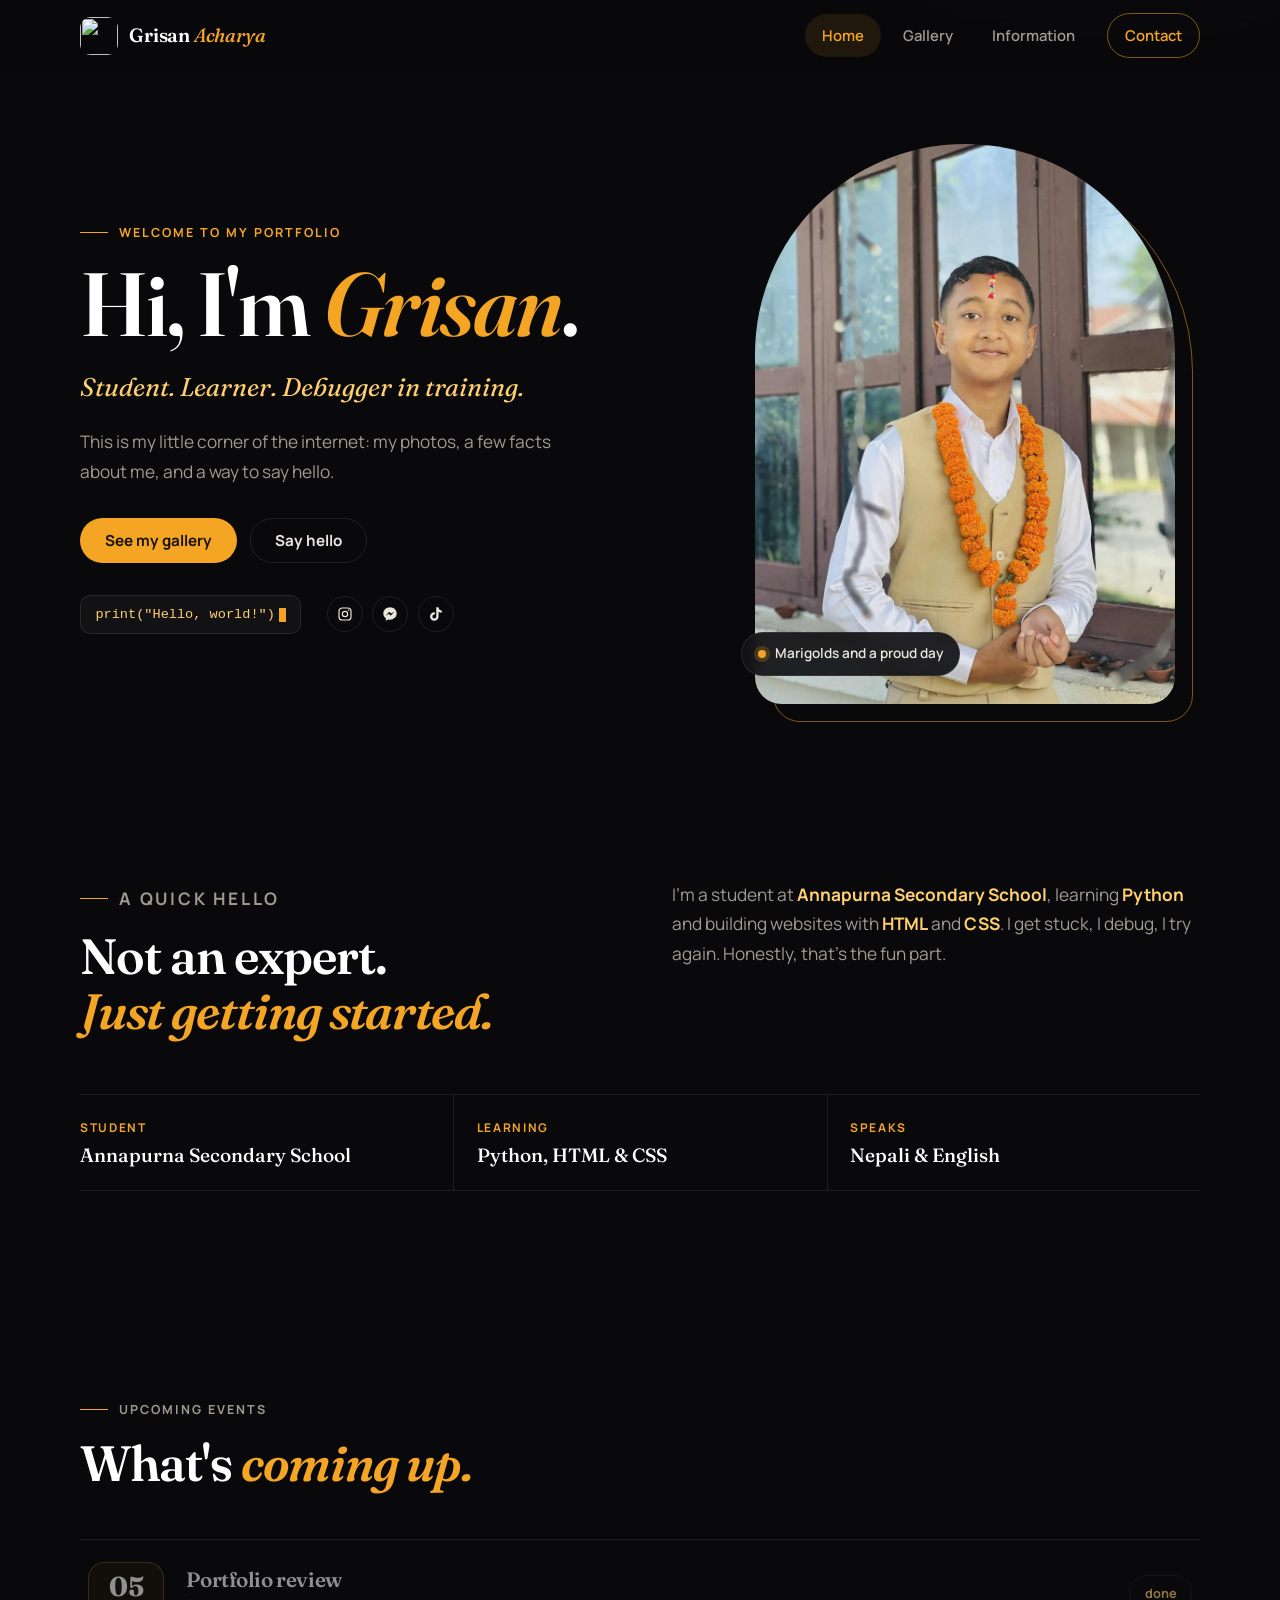
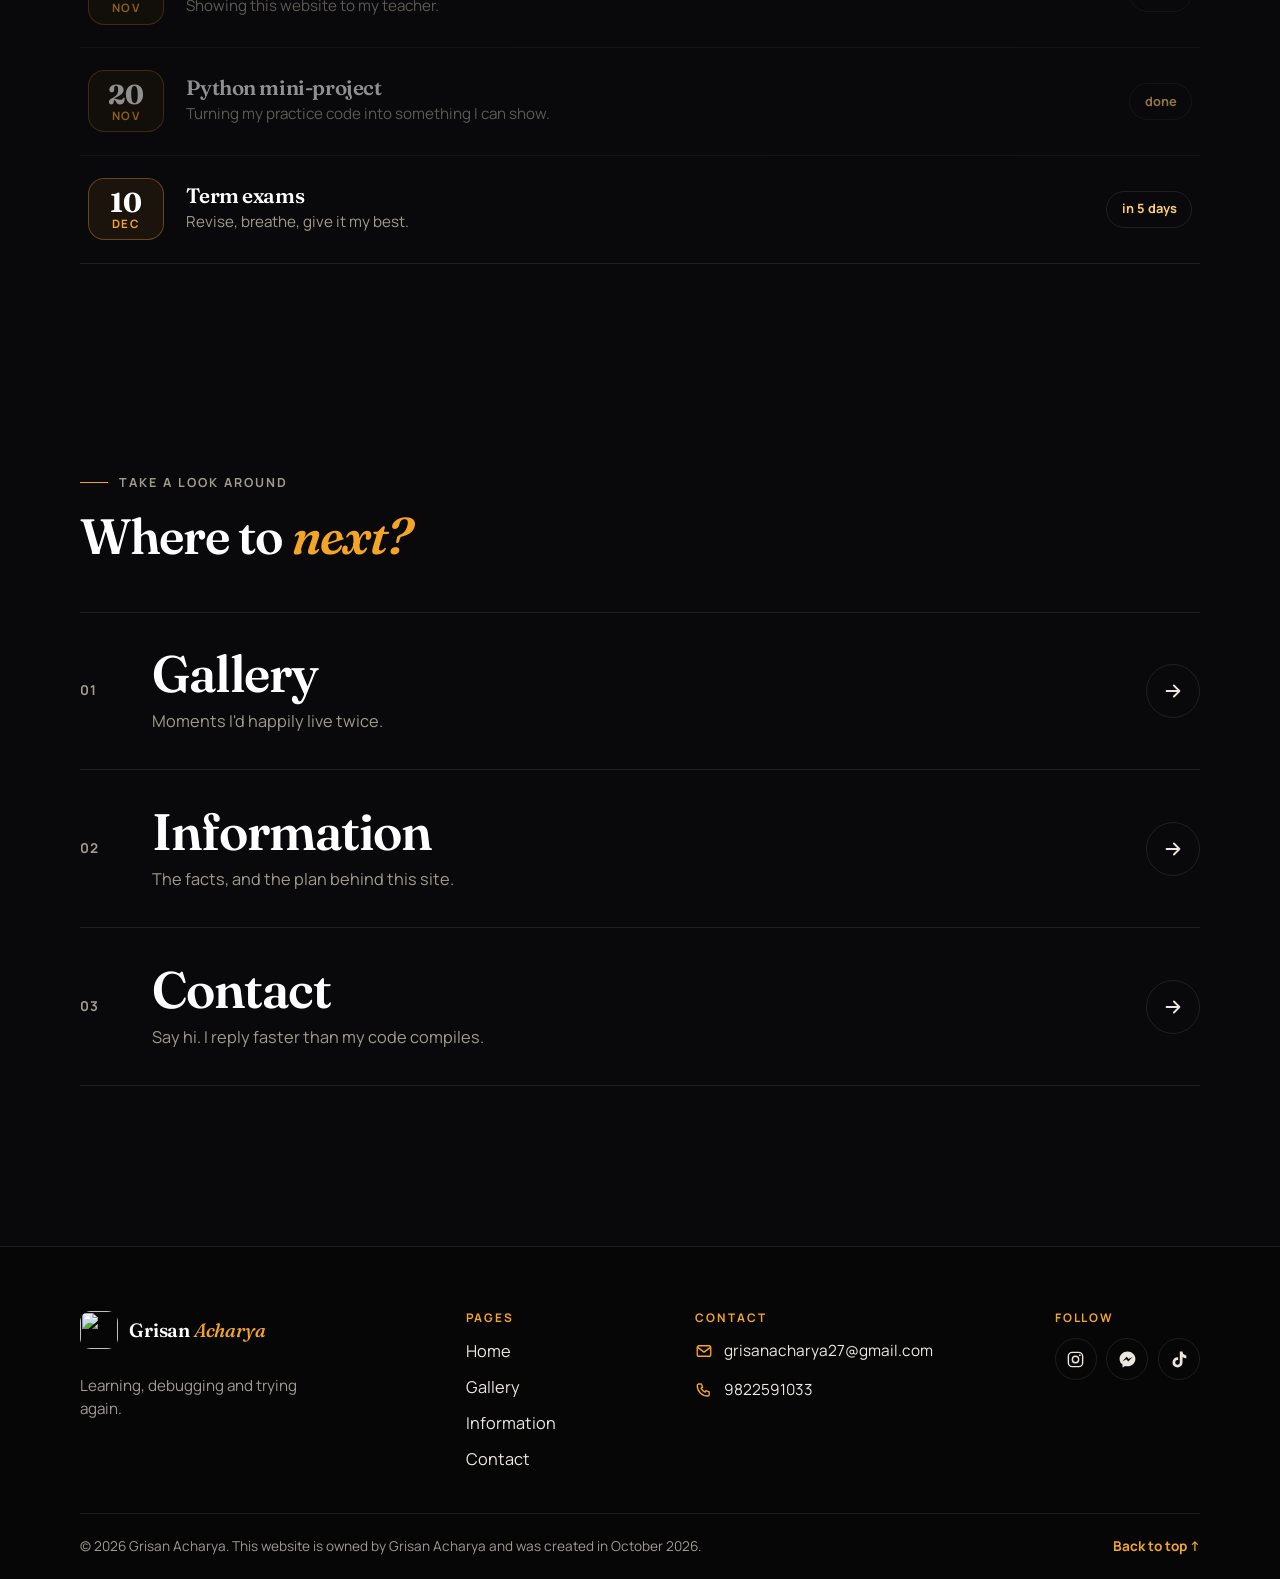
==== commit 3e557f8c: "Update index.html" ====
--- a/index.html
+++ b/index.html
@@ -72,7 +72,7 @@
 
                 <figure class="hero-photo reveal">
                     <div class="arch">
-                        <img src="images/cover.jpg" width="900" height="1200" fetchpriority="high"
+                        <img src="images/images/cover.jpg" width="900" height="1200" fetchpriority="high"
                              alt="Grisan smiling in a beige vest with an orange marigold garland">
                     </div>
                     <figcaption class="photo-tag">Marigolds and a proud day</figcaption>
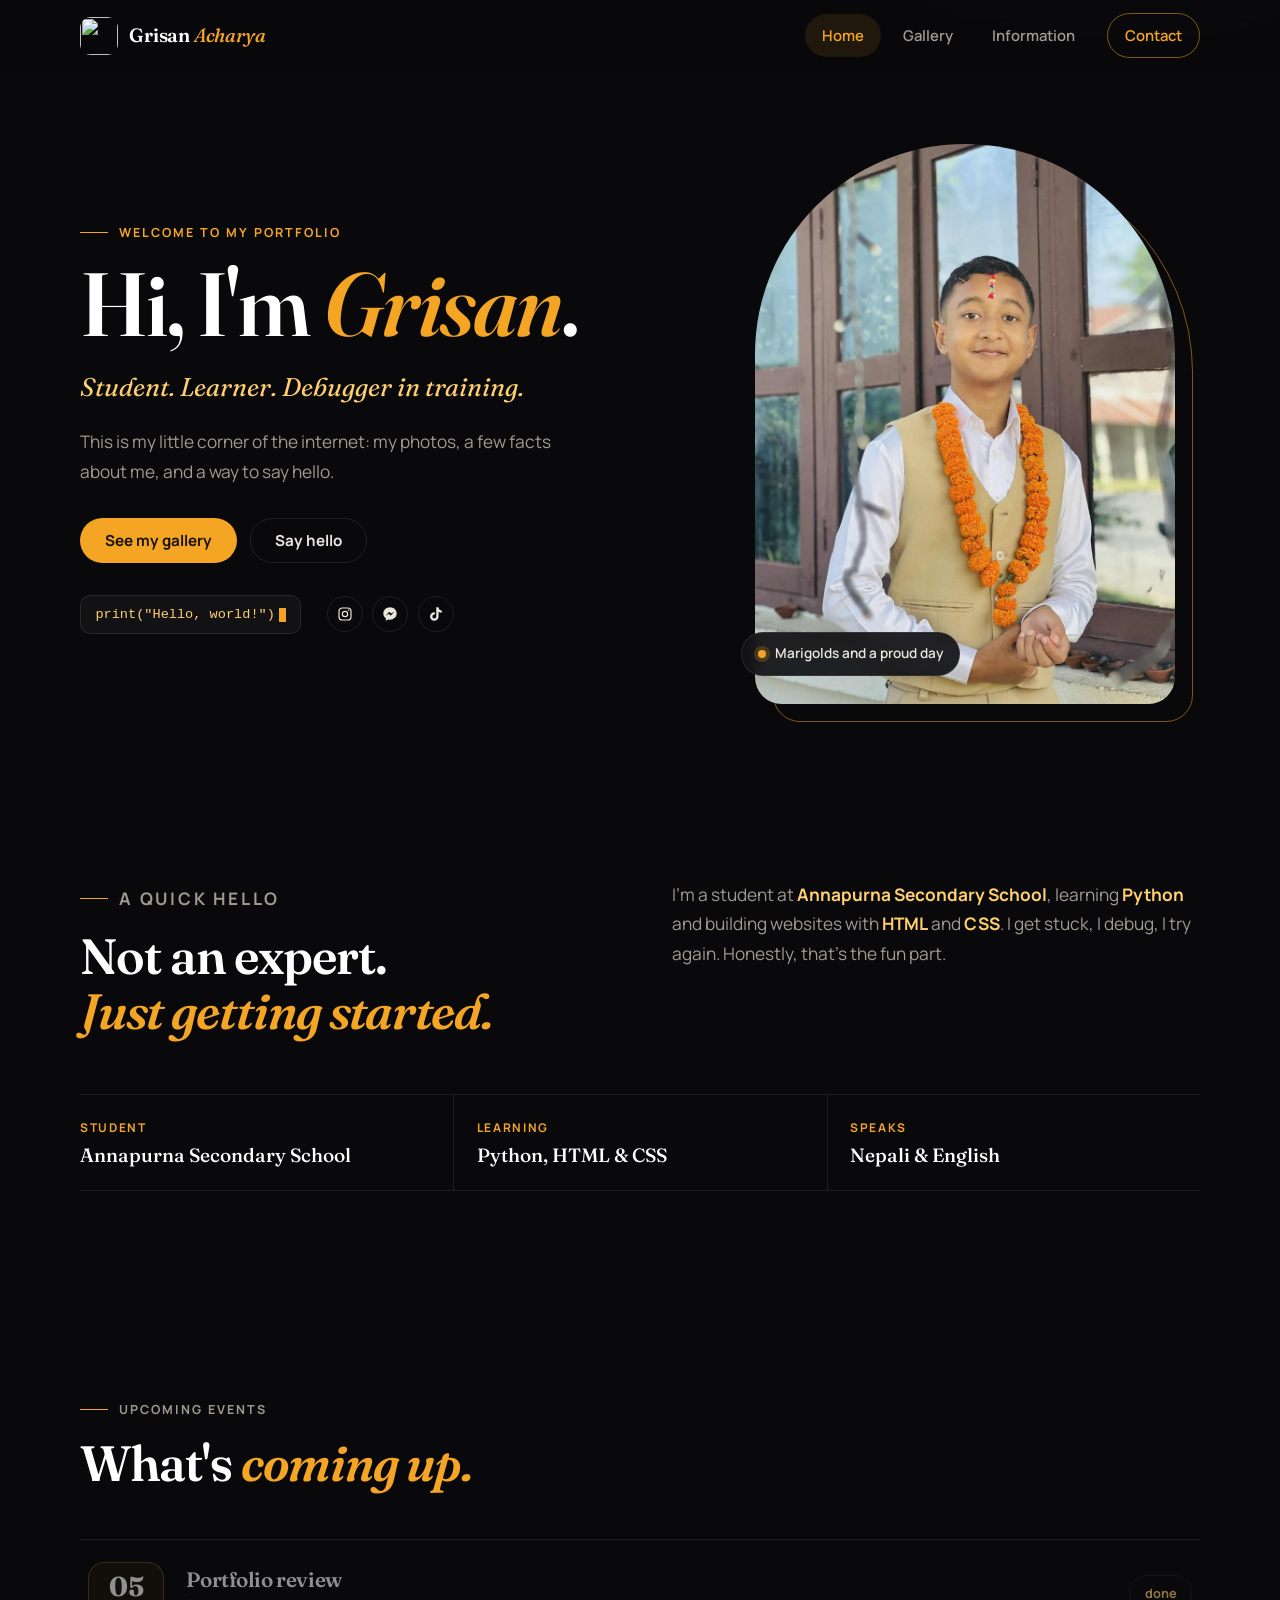
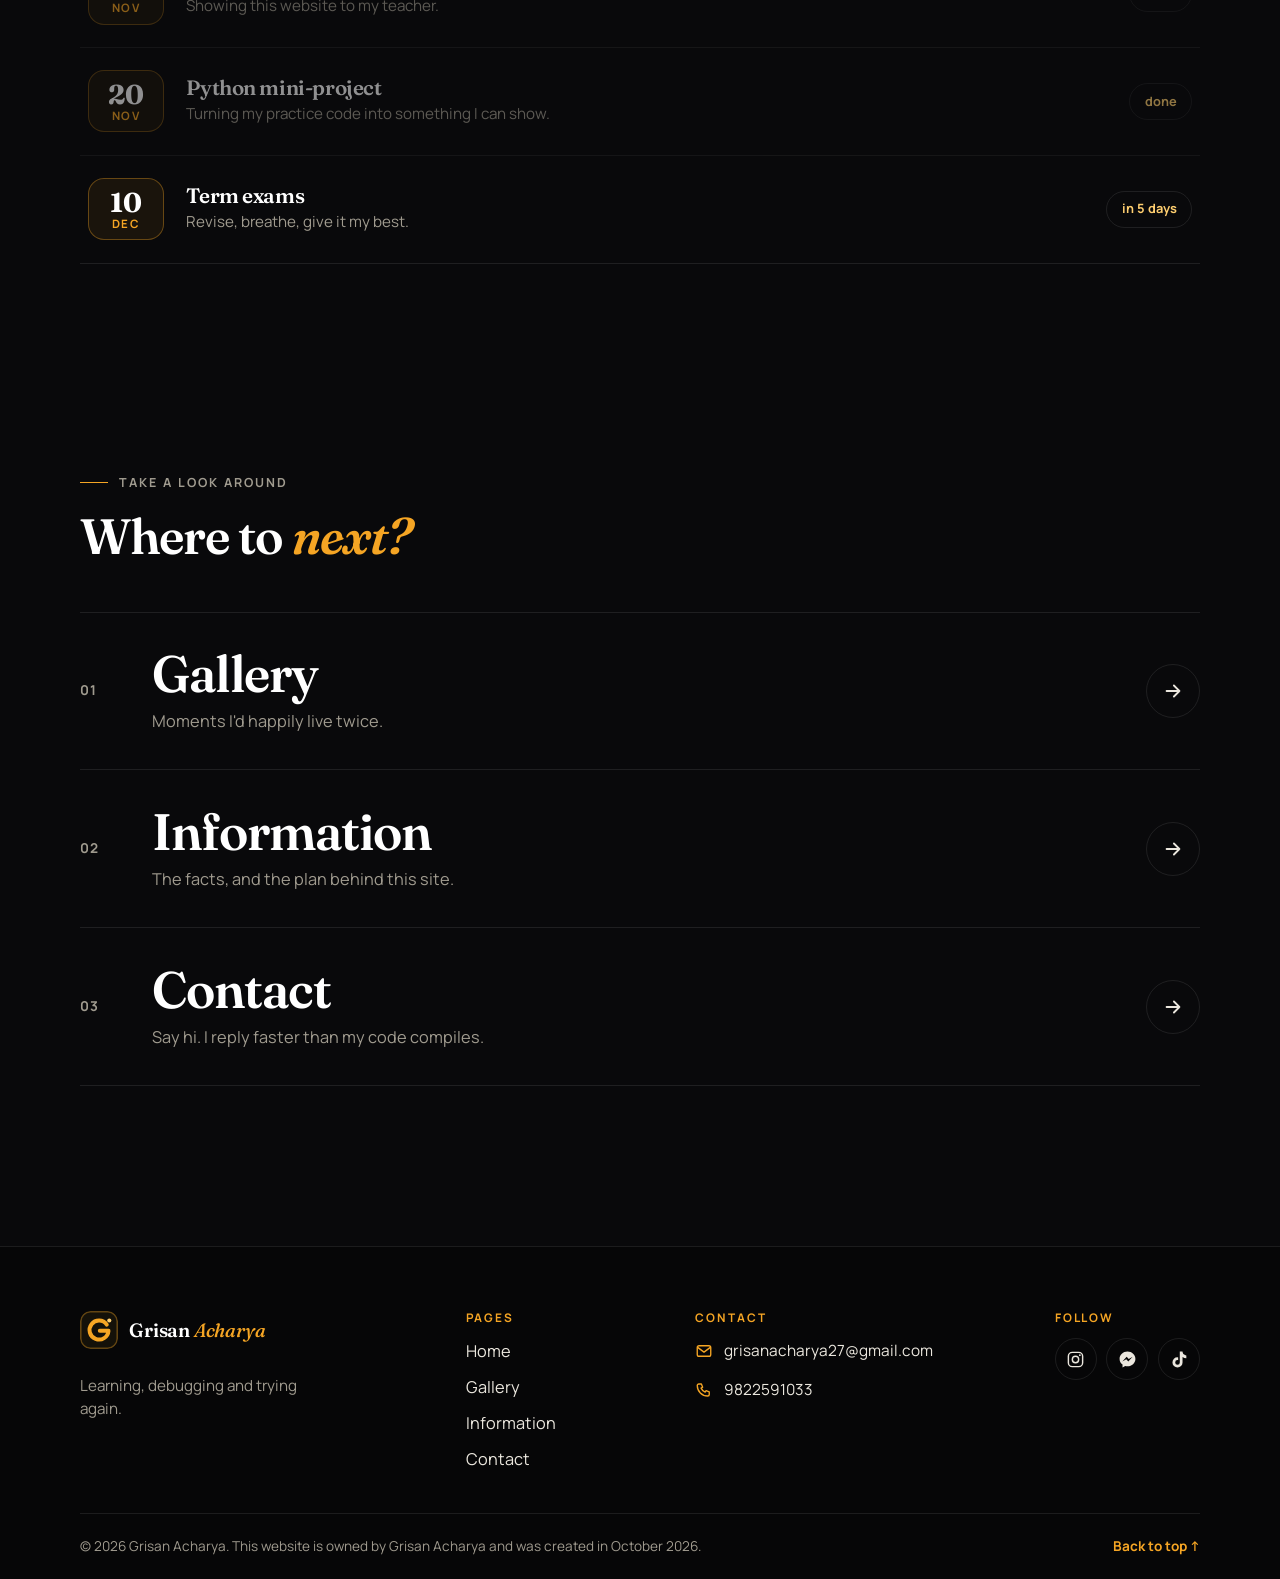
==== commit 89ce9e6e: "Update index.html" ====
--- a/index.html
+++ b/index.html
@@ -7,7 +7,7 @@
     <meta name="theme-color" content="#09090b">
     <title>Grisan Acharya | Personal Portfolio</title>
 
-    <link rel="icon" type="image/svg+xml" href="images/logo.svg">
+    <link rel="icon" type="image/svg+xml" href="images/images/logo.svg">
 
     <link rel="preconnect" href="https://fonts.googleapis.com">
     <link rel="preconnect" href="https://fonts.gstatic.com" crossorigin>
@@ -194,7 +194,7 @@
 
                 <div class="footer-brand">
                     <a class="brand" href="index.html" aria-label="Grisan Acharya, home">
-                        <img src="images/logo.svg" width="38" height="38" alt="">
+                        <img src="images/images/logo.svg" width="38" height="38" alt="">
                         <span class="brand-name">Grisan <em>Acharya</em></span>
                     </a>
                     <p>Learning, debugging and trying again.</p>
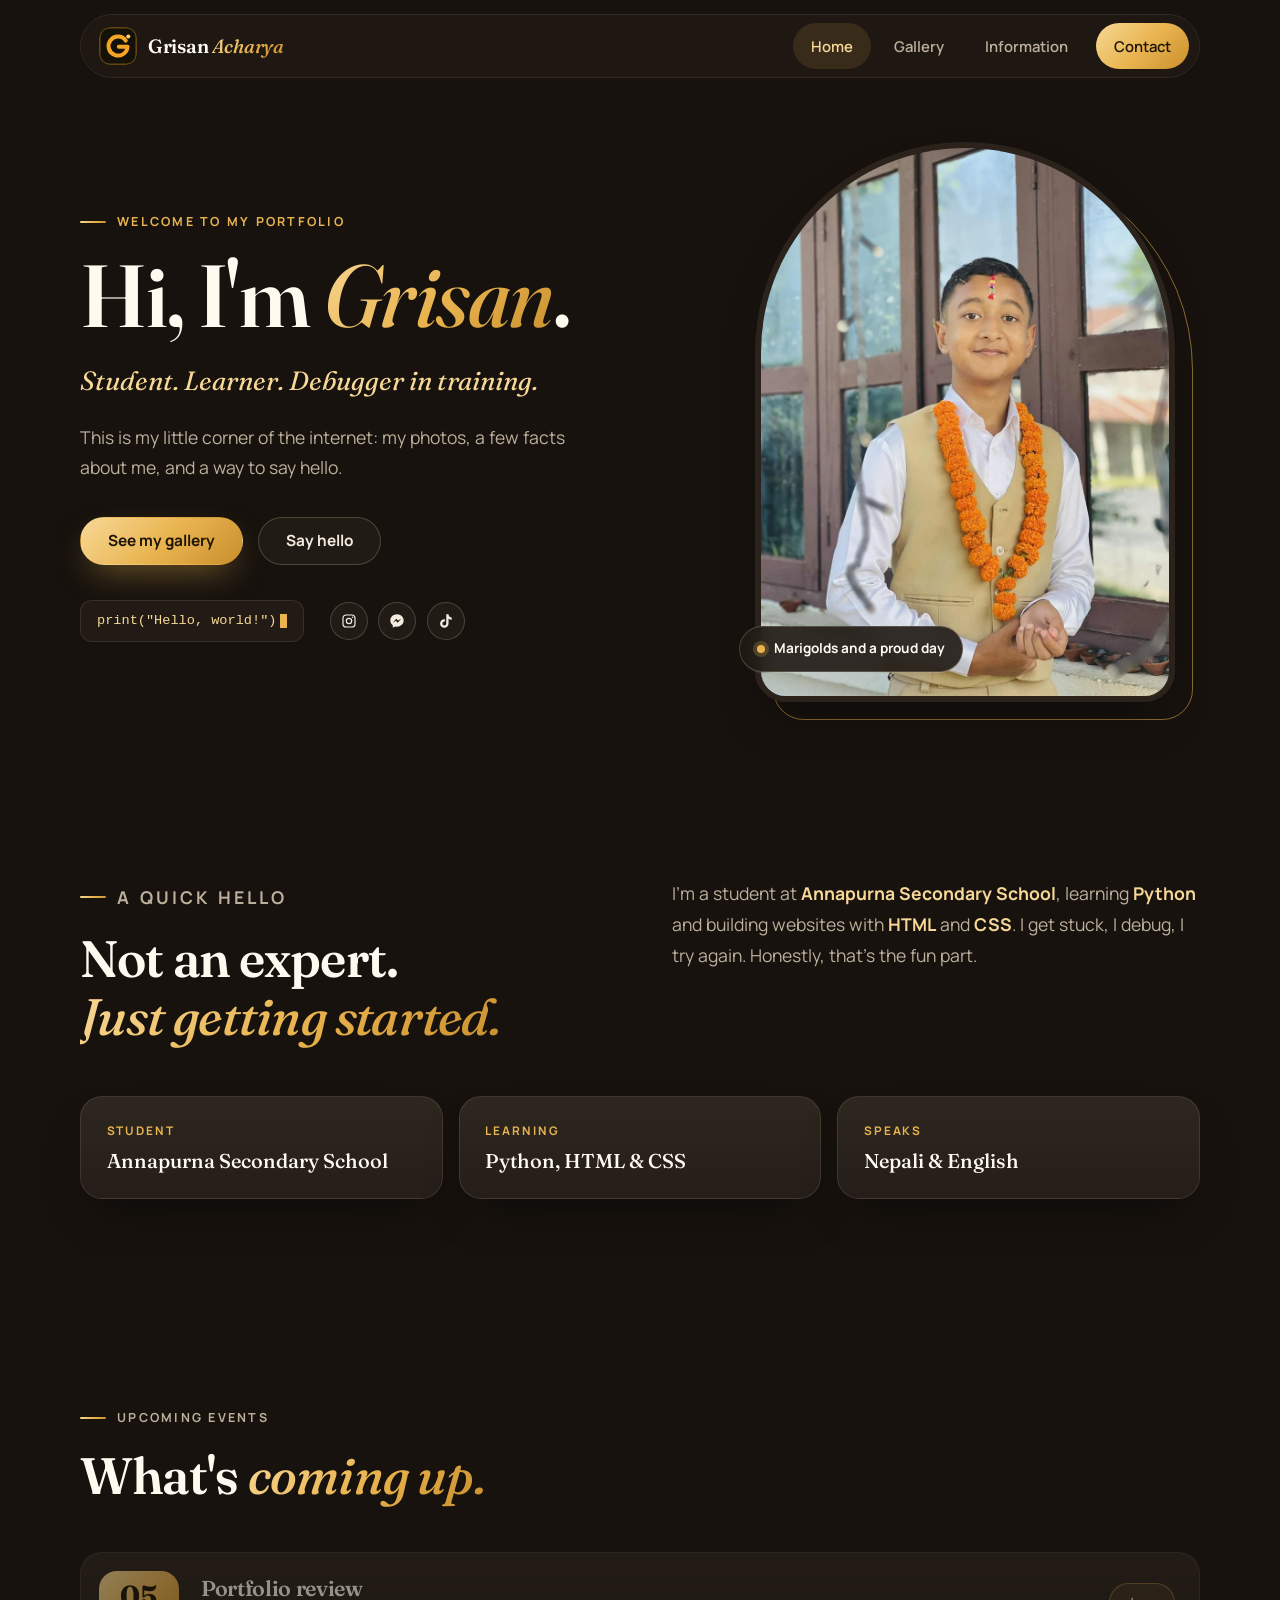
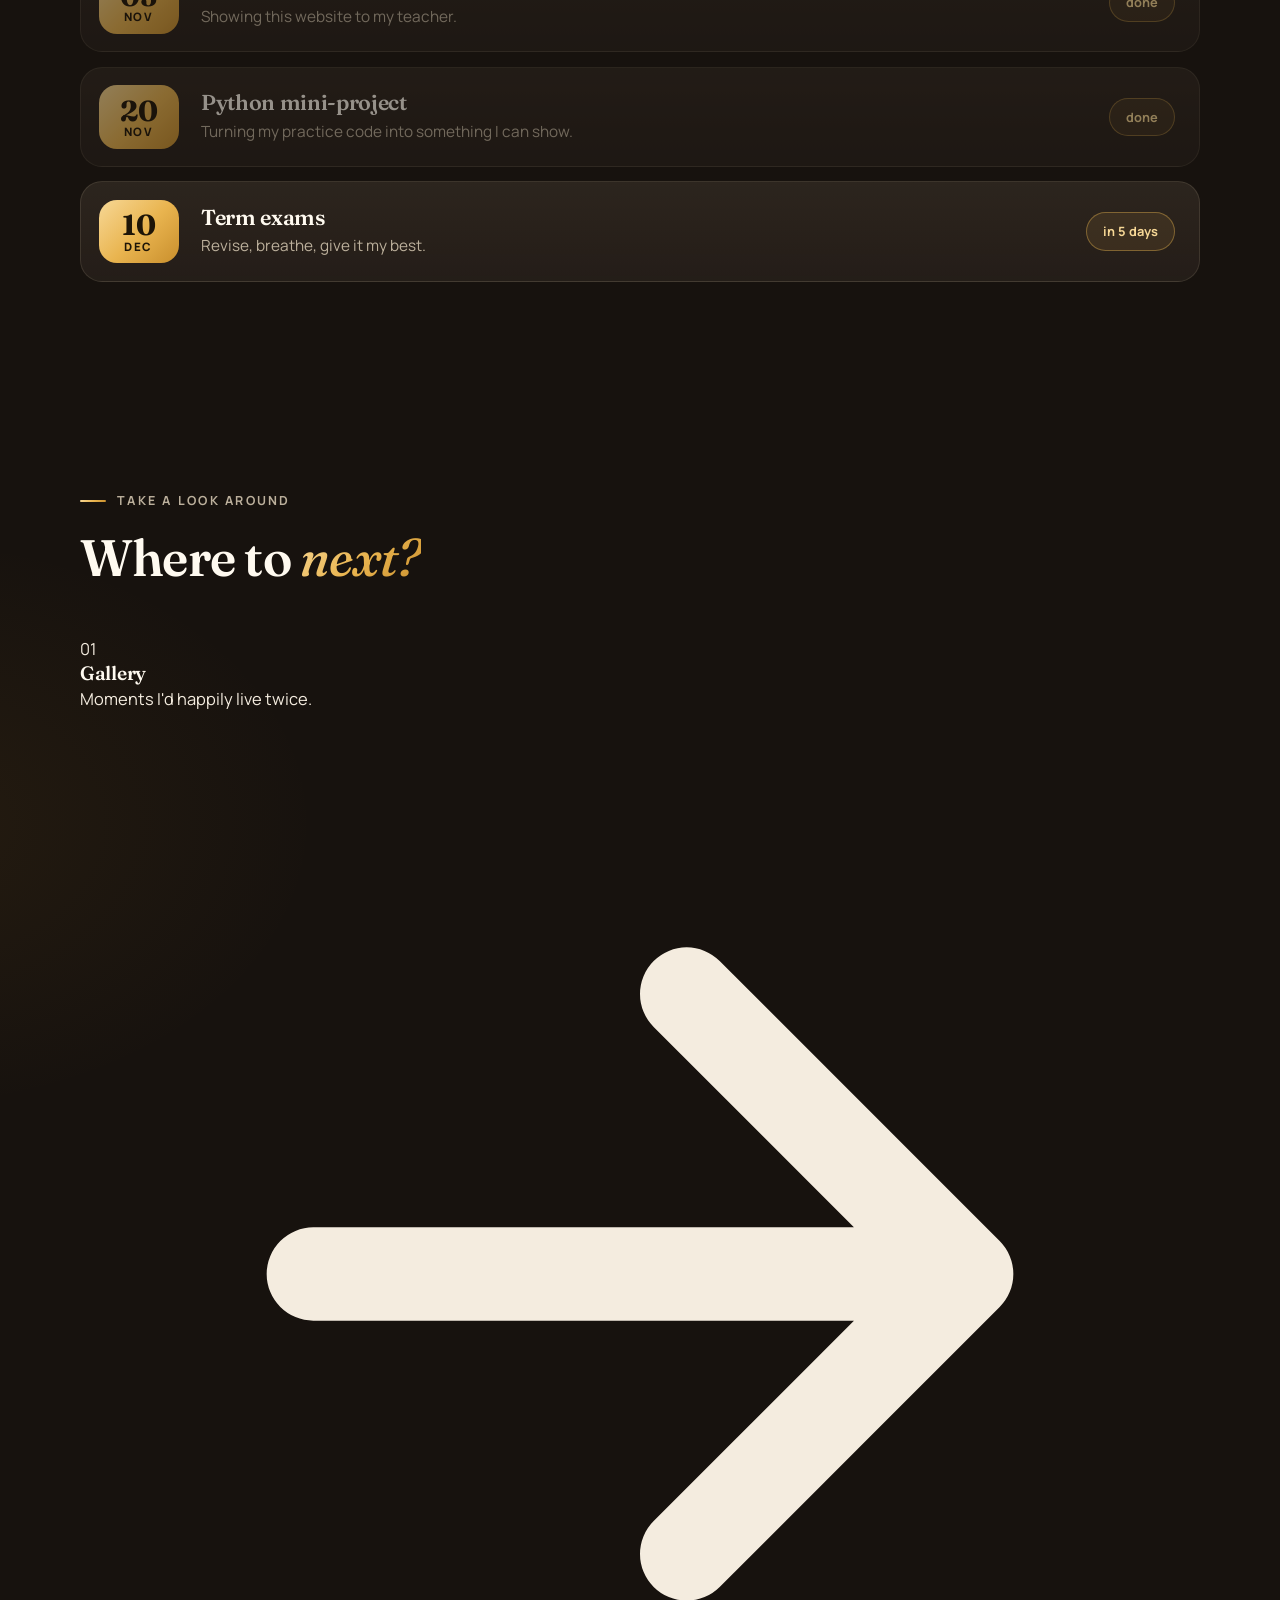
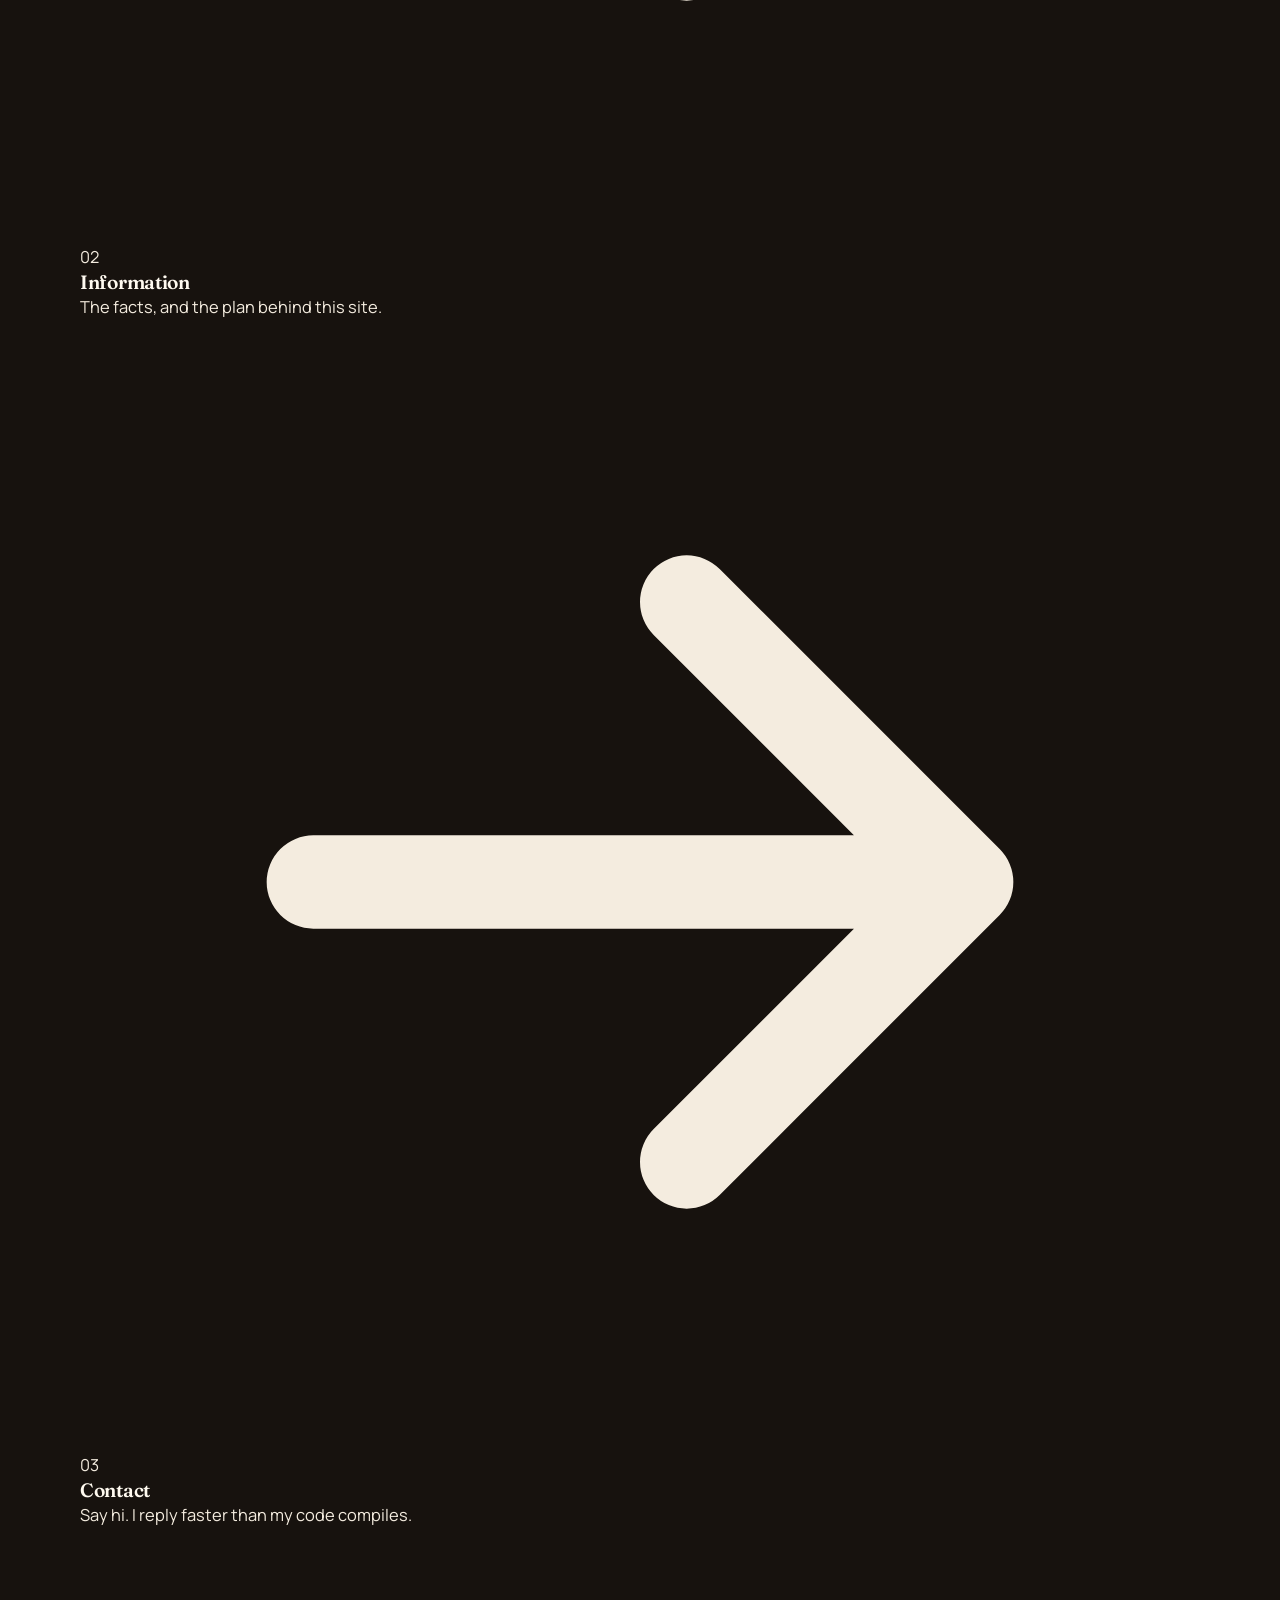
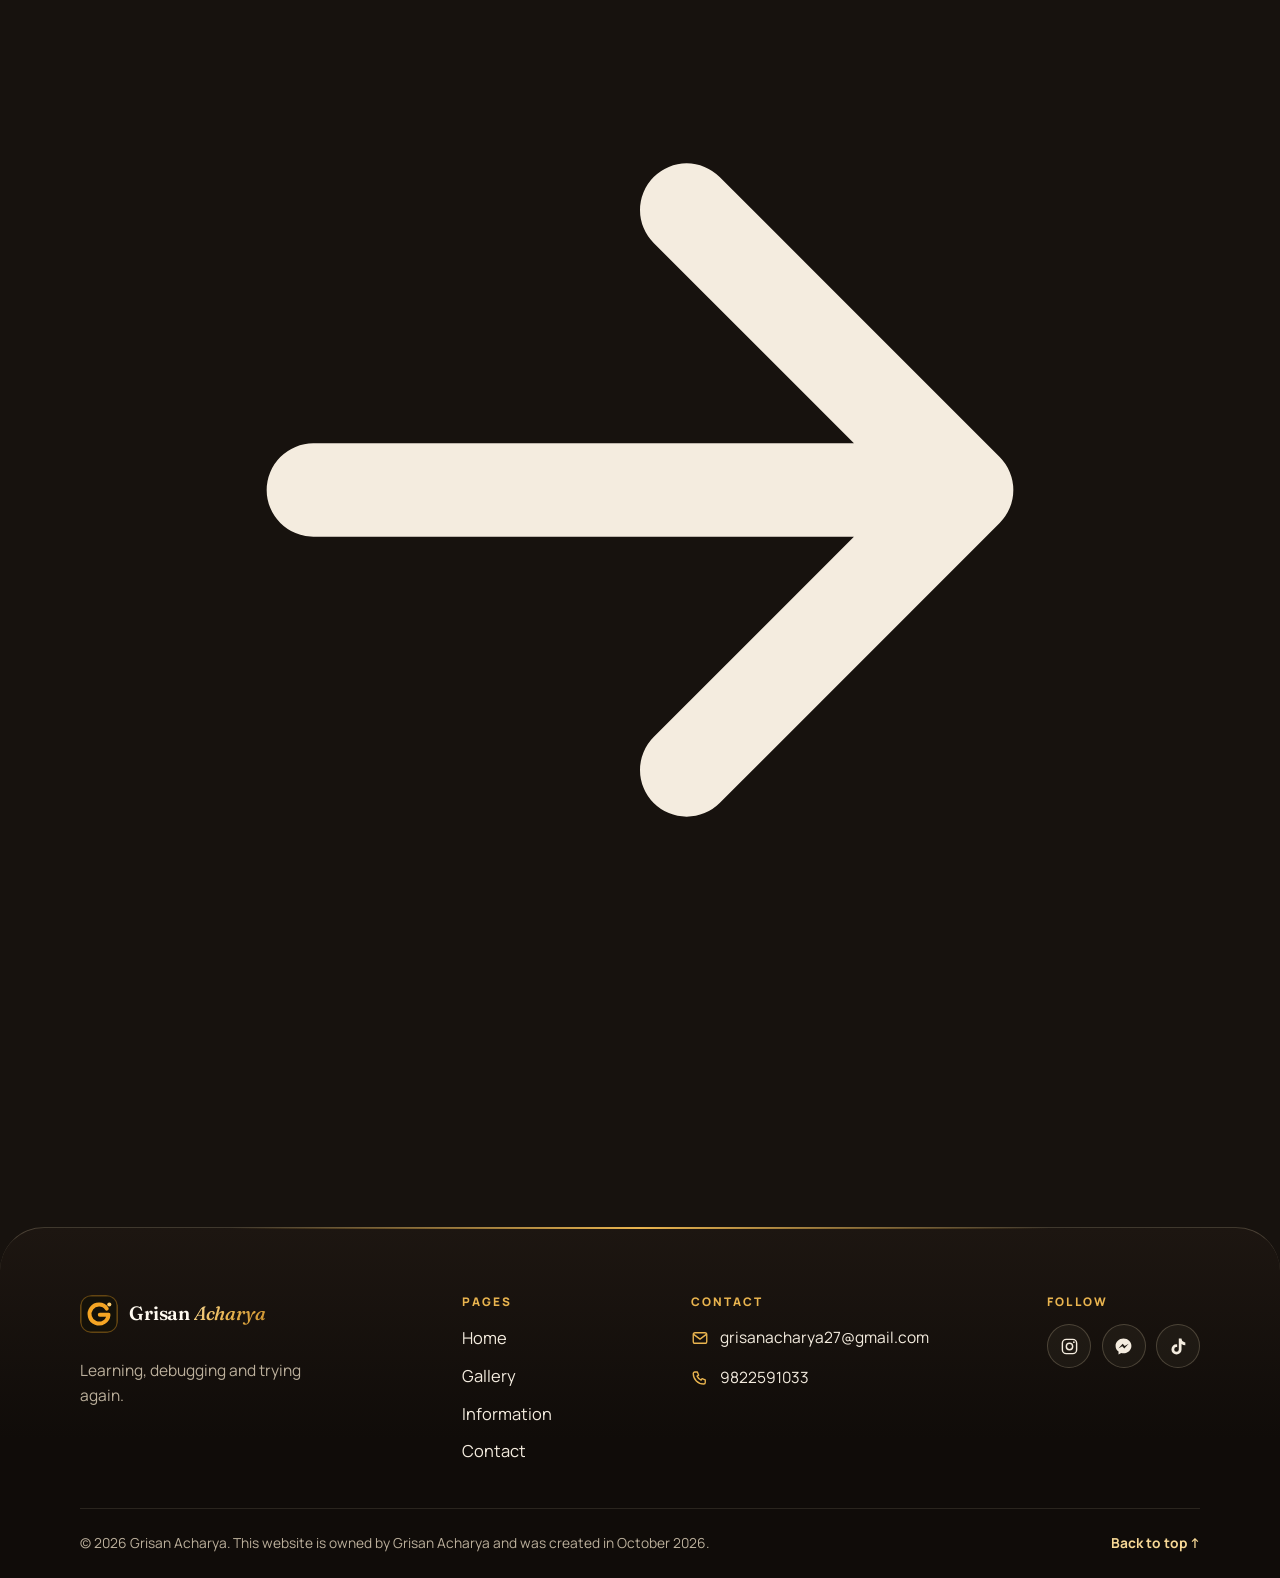
==== commit 54313d07: "Fix logo image source path in index.html" ====
--- a/index.html
+++ b/index.html
@@ -7,7 +7,8 @@
     <meta name="theme-color" content="#09090b">
     <title>Grisan Acharya | Personal Portfolio</title>
 
-    <link rel="icon" type="image/svg+xml" href="images/images/logo.svg">
+    <link rel="icon" type="image/svg+xml" href="./images/images/logo.svg?v=3">
+<link rel="shortcut icon" href="./images/images/logo.svg?v=3">
 
     <link rel="preconnect" href="https://fonts.googleapis.com">
     <link rel="preconnect" href="https://fonts.gstatic.com" crossorigin>
@@ -25,7 +26,7 @@
         <div class="wrap nav">
 
             <a class="brand" href="index.html" aria-label="Grisan Acharya, home">
-                <img src="images/logo.svg" width="38" height="38" alt="">
+                <img src="images/images/logo.svg" width="38" height="38" alt="">
                 <span class="brand-name">Grisan <em>Acharya</em></span>
             </a>
 
--- a/style.css
+++ b/style.css
@@ -1,27 +1,44 @@
 /* =========================================================
    Grisan Acharya — Personal Portfolio
    One stylesheet shared by all four pages.
-   Theme: deep charcoal + marigold gold.
+
+   Theme: "Espresso & Champagne"
+   Warm dark browns (never pitch black), cream text,
+   soft champagne-gold accents, rounded friendly cards.
    ========================================================= */
 
 /* ---------- 1. Design tokens ---------- */
 :root {
-    --bg: #09090b;
-    --surface: #121215;
-    --surface-2: #19191d;
-    --line: rgba(255, 255, 255, 0.09);
-    --text: #ebe7de;
-    --muted: #a09b8f;
-    --gold: #f5a524;
-    --gold-soft: #ffcf70;
-    --ink: #1a1305;
+    /* surfaces: warm browns, each step a little lighter */
+    --bg: #17120e;
+    --bg-deep: #100c09;
+    --surface: #211a15;
+    --surface-2: #2a221b;
+    --line: rgba(255, 233, 196, 0.11);
+    --line-strong: rgba(255, 233, 196, 0.2);
+
+    /* text */
+    --text: #f4ecdf;
+    --muted: #bcb09c;
+    --white: #fffaf0;
+
+    /* accents */
+    --gold: #e9b44f;
+    --gold-soft: #f7d896;
+    --gold-deep: #c58a26;
+    --ink: #1e1507;
+    --gold-grad: linear-gradient(135deg, #f7d896 0%, #e9b44f 52%, #c98f2d 100%);
 
     --font-display: "Fraunces", Georgia, serif;
     --font-body: "Manrope", system-ui, -apple-system, "Segoe UI", sans-serif;
     --font-code: ui-monospace, "SFMono-Regular", Menlo, Consolas, monospace;
 
-    --header-h: 72px;
-    --radius: 20px;
+    --radius-lg: 30px;
+    --radius: 22px;
+    --radius-sm: 14px;
+    --shadow: 0 24px 50px -24px rgba(0, 0, 0, 0.65);
+    --shadow-gold: 0 14px 34px -12px rgba(233, 180, 79, 0.55);
+    --header-h: 84px;
 }
 
 /* ---------- 2. Base ---------- */
@@ -37,11 +54,12 @@
     display: flex;
     flex-direction: column;
     font-family: var(--font-body);
-    font-size: 1.02rem;
-    line-height: 1.7;
+    font-size: 1.03rem;
+    line-height: 1.75;
     color: var(--text);
     background:
-        radial-gradient(900px 520px at 88% -8%, rgba(245, 165, 36, 0.11), transparent 60%),
+        radial-gradient(800px 520px at 90% -6%, rgba(233, 180, 79, 0.14), transparent 62%),
+        radial-gradient(700px 480px at -8% 38%, rgba(197, 138, 38, 0.08), transparent 60%),
         var(--bg);
     -webkit-font-smoothing: antialiased;
 }
@@ -51,44 +69,48 @@
 main { flex: 1; }
 
 img { display: block; max-width: 100%; height: auto; }
-
 a { color: inherit; text-decoration: none; }
 
 h1, h2, h3 {
     margin: 0;
     font-family: var(--font-display);
     font-weight: 600;
-    line-height: 1.1;
-    letter-spacing: -0.02em;
-    color: #fff;
+    line-height: 1.12;
+    letter-spacing: -0.015em;
+    color: var(--white);
 }
 
 p { margin: 0; }
 ul, ol { margin: 0; padding: 0; list-style: none; }
 
-em { font-style: italic; color: var(--gold); }
-
-mark {
-    background: none;
-    color: var(--gold-soft);
-    font-weight: 700;
-}
-
-:focus-visible {
-    outline: 2px solid var(--gold);
-    outline-offset: 3px;
-    border-radius: 6px;
-}
+em {
+    font-style: italic;
+    font-weight: 500;
+    background: var(--gold-grad);
+    -webkit-background-clip: text;
+    background-clip: text;
+    -webkit-text-fill-color: transparent;
+    color: var(--gold);
+}
+
+mark { background: none; color: var(--gold-soft); font-weight: 700; }
+
+::selection { background: var(--gold); color: var(--ink); }
+
+:focus-visible { outline: 2px solid var(--gold); outline-offset: 3px; border-radius: 8px; }
+
+/* slim, warm scrollbar */
+html { scrollbar-color: #4a3d2f var(--bg); scrollbar-width: thin; }
 
 .wrap { width: min(1120px, 100% - 2.5rem); margin-inline: auto; }
 
 .skip-link {
     position: absolute;
     left: 1rem;
-    top: -60px;
-    z-index: 100;
+    top: -64px;
+    z-index: 300;
     padding: 0.6rem 1rem;
-    border-radius: 10px;
+    border-radius: 12px;
     background: var(--gold);
     color: var(--ink);
     font-weight: 700;
@@ -99,20 +121,20 @@
     display: inline-flex;
     align-items: center;
     gap: 0.7rem;
-    margin-bottom: 1rem;
+    margin-bottom: 1.1rem;
     font-size: 0.78rem;
     font-weight: 700;
-    letter-spacing: 0.16em;
+    letter-spacing: 0.18em;
     text-transform: uppercase;
     color: var(--gold);
 }
-.eyebrow::before { content: ""; width: 28px; height: 1px; background: var(--gold); }
+.eyebrow::before { content: ""; width: 26px; height: 2px; border-radius: 2px; background: var(--gold-grad); }
 
 .section { padding-block: clamp(3rem, 8vw, 6rem); }
 
 .section-head { max-width: 640px; margin-bottom: clamp(1.8rem, 4vw, 3rem); }
 .section-head h2,
-.split h2 { font-size: clamp(2rem, 4.6vw, 3.1rem); }
+.split h2 { font-size: clamp(2.1rem, 4.8vw, 3.2rem); }
 .section-head p { margin-top: 1rem; color: var(--muted); }
 
 /* ---------- 3. Buttons ---------- */
@@ -120,74 +142,83 @@
     display: inline-flex;
     align-items: center;
     justify-content: center;
-    gap: 0.5rem;
-    padding: 0.85rem 1.5rem;
+    gap: 0.55rem;
+    padding: 0.95rem 1.7rem;
     border: 1px solid transparent;
     border-radius: 999px;
-    font: 700 0.95rem/1 var(--font-body);
+    font: 700 0.96rem/1 var(--font-body);
     cursor: pointer;
-    transition: transform 0.2s, box-shadow 0.2s, background 0.2s, color 0.2s, border-color 0.2s;
-}
-.btn-primary { background: var(--gold); color: var(--ink); }
-.btn-primary:hover { transform: translateY(-2px); box-shadow: 0 10px 28px -8px rgba(245, 165, 36, 0.6); }
-.btn-ghost { border-color: var(--line); color: var(--text); }
-.btn-ghost:hover { border-color: var(--gold); color: var(--gold); transform: translateY(-2px); }
-
-/* ---------- 4. Header and navbar ---------- */
+    transition: transform 0.25s, box-shadow 0.25s, background 0.25s, color 0.25s, border-color 0.25s;
+}
+.btn-primary { background: var(--gold-grad); color: var(--ink); box-shadow: var(--shadow-gold); }
+.btn-primary:hover { transform: translateY(-3px); box-shadow: 0 18px 38px -12px rgba(233, 180, 79, 0.75); }
+.btn-ghost { border-color: var(--line-strong); color: var(--text); background: rgba(255, 233, 196, 0.04); }
+.btn-ghost:hover { border-color: var(--gold); color: var(--gold-soft); transform: translateY(-3px); }
+
+/* ---------- 4. Floating pill navbar ---------- */
 .site-header {
     position: sticky;
     top: 0;
-    z-index: 50;
-    height: var(--header-h);
-    border-bottom: 1px solid transparent;
-    transition: border-color 0.3s;
-}
-/* the blur lives on a pseudo-element so it can't trap the fixed mobile menu */
-.site-header::before {
+    z-index: 100;
+    padding-top: 0.9rem;
+    pointer-events: none;          /* only the pill itself is clickable */
+}
+
+.nav {
+    position: relative;
+    pointer-events: auto;
+    height: 64px;
+    display: flex;
+    align-items: center;
+    justify-content: space-between;
+    gap: 1rem;
+    padding: 0 0.6rem 0 1.1rem;
+    border: 1px solid var(--line);
+    border-radius: 999px;
+    transition: box-shadow 0.3s, border-color 0.3s;
+}
+/* blur lives on a pseudo-element so it can't trap the fixed mobile menu */
+.nav::before {
     content: "";
     position: absolute;
     inset: 0;
     z-index: -1;
-    background: rgba(9, 9, 11, 0.82);
-    backdrop-filter: blur(14px);
-    -webkit-backdrop-filter: blur(14px);
-}
-.site-header.scrolled { border-bottom-color: var(--line); }
-
-.nav { height: 100%; display: flex; align-items: center; justify-content: space-between; gap: 1rem; }
-
-.brand { display: inline-flex; align-items: center; gap: 0.7rem; }
-.brand img { width: 38px; height: 38px; border-radius: 11px; }
-.brand-name { font-family: var(--font-display); font-size: 1.2rem; font-weight: 600; color: #fff; letter-spacing: -0.01em; }
-.brand-name em { font-weight: 500; }
-
-.menu { display: flex; align-items: center; gap: 0.35rem; }
+    border-radius: inherit;
+    background: rgba(33, 26, 21, 0.8);
+    backdrop-filter: blur(16px) saturate(140%);
+    -webkit-backdrop-filter: blur(16px) saturate(140%);
+}
+.site-header.scrolled .nav { border-color: var(--line-strong); box-shadow: 0 18px 40px -20px rgba(0, 0, 0, 0.8); }
+
+.brand { position: relative; z-index: 60; display: inline-flex; align-items: center; gap: 0.7rem; }
+.brand img { width: 38px; height: 38px; border-radius: 12px; }
+.brand-name { font-family: var(--font-display); font-size: 1.2rem; font-weight: 600; color: var(--white); letter-spacing: -0.01em; }
+
+.menu { display: flex; align-items: center; gap: 0.25rem; }
 .menu a {
-    padding: 0.55rem 1.05rem;
+    padding: 0.62rem 1.15rem;
     border-radius: 999px;
     font-size: 0.93rem;
     font-weight: 600;
     color: var(--muted);
     transition: color 0.2s, background 0.2s;
 }
-.menu a:hover { color: #fff; background: var(--surface-2); }
-.menu a[aria-current="page"] { color: var(--gold); background: rgba(245, 165, 36, 0.1); }
-.menu a.menu-cta {
-    margin-left: 0.6rem;
-    border: 1px solid rgba(245, 165, 36, 0.5);
-    color: var(--gold);
-}
-.menu a.menu-cta:hover,
-.menu a.menu-cta[aria-current="page"] { background: var(--gold); color: var(--ink); }
+.menu a:hover { color: var(--white); background: rgba(255, 233, 196, 0.07); }
+.menu a[aria-current="page"] { color: var(--gold-soft); background: rgba(233, 180, 79, 0.13); }
+.menu a.menu-cta { margin-left: 0.35rem; background: var(--gold-grad); color: var(--ink); }
+.menu a.menu-cta:hover { box-shadow: var(--shadow-gold); transform: translateY(-1px); }
+.menu a.menu-cta[aria-current="page"] { box-shadow: var(--shadow-gold); }
 
 .nav-toggle {
+    position: relative;
+    z-index: 60;
     display: none;
     width: 46px;
     height: 46px;
     padding: 0;
     border: 1px solid var(--line);
-    border-radius: 14px;
-    background: var(--surface);
+    border-radius: 50%;
+    background: rgba(255, 233, 196, 0.06);
     cursor: pointer;
     flex-direction: column;
     align-items: center;
@@ -196,7 +227,7 @@
 }
 .nav-toggle span {
     display: block;
-    width: 20px;
+    width: 18px;
     height: 2px;
     border-radius: 2px;
     background: var(--text);
@@ -207,52 +238,60 @@
 .nav-toggle[aria-expanded="true"] span:nth-child(3) { transform: translateY(-7px) rotate(-45deg); }
 
 /* ---------- 5. Social icons ---------- */
-.socials { display: flex; gap: 0.6rem; }
+.socials { display: flex; gap: 0.65rem; }
 .socials a {
     display: grid;
     place-items: center;
-    width: 42px;
-    height: 42px;
-    border: 1px solid var(--line);
+    width: 44px;
+    height: 44px;
+    border: 1px solid var(--line-strong);
     border-radius: 50%;
+    background: rgba(255, 233, 196, 0.04);
     color: var(--text);
-    transition: transform 0.2s, color 0.2s, border-color 0.2s, background 0.2s;
-}
-.socials a:hover { transform: translateY(-3px); color: var(--ink); background: var(--gold); border-color: var(--gold); }
+    transition: transform 0.25s, color 0.25s, border-color 0.25s, background 0.25s, box-shadow 0.25s;
+}
+.socials a:hover { transform: translateY(-4px); color: var(--ink); background: var(--gold-grad); border-color: transparent; box-shadow: var(--shadow-gold); }
 .socials svg { width: 19px; height: 19px; }
-.socials.small a { width: 36px; height: 36px; }
+.socials.small a { width: 38px; height: 38px; }
 .socials.small svg { width: 16px; height: 16px; }
 
 .icon { width: 18px; height: 18px; flex-shrink: 0; }
 
 /* ---------- 6. Home: hero ---------- */
-.hero { padding-block: clamp(2rem, 6vw, 4.5rem) clamp(3rem, 7vw, 5rem); }
+.hero { padding-block: clamp(1.8rem, 5vw, 4rem) clamp(3rem, 7vw, 5rem); }
 
 .hero-grid {
     display: grid;
     grid-template-columns: minmax(0, 1.1fr) minmax(0, 0.9fr);
     align-items: center;
-    gap: clamp(2rem, 6vw, 5rem);
-}
-
-.hero h1 { font-size: clamp(3rem, 8vw, 5.6rem); line-height: 1; }
+    gap: clamp(2.5rem, 6vw, 5rem);
+}
+
+.hero h1 { font-size: clamp(3rem, 8vw, 5.5rem); line-height: 1; }
+.wave { display: inline-block; font-size: 0.7em; transform-origin: 70% 70%; animation: wave 2.6s ease-in-out 1s 2; }
+@keyframes wave {
+    0%, 60%, 100% { transform: rotate(0); }
+    10%, 30% { transform: rotate(16deg); }
+    20%, 40% { transform: rotate(-10deg); }
+    50% { transform: rotate(8deg); }
+}
+
 .tagline {
-    margin-top: 1.1rem;
+    margin-top: 1.2rem;
     font-family: var(--font-display);
-    font-size: clamp(1.2rem, 2.6vw, 1.6rem);
+    font-size: clamp(1.25rem, 2.6vw, 1.65rem);
     font-style: italic;
     color: var(--gold-soft);
 }
-.lead { margin-top: 1.1rem; max-width: 46ch; color: var(--muted); font-size: 1.08rem; }
-
-.hero-actions { display: flex; flex-wrap: wrap; gap: 0.8rem; margin-top: 2rem; }
-
-.hero-meta { display: flex; flex-wrap: wrap; align-items: center; gap: 1.2rem 1.6rem; margin-top: 2rem; }
+.lead { margin-top: 1.1rem; max-width: 46ch; color: var(--muted); font-size: 1.1rem; }
+
+.hero-actions { display: flex; flex-wrap: wrap; gap: 0.9rem; margin-top: 2.1rem; }
+.hero-meta { display: flex; flex-wrap: wrap; align-items: center; gap: 1.2rem 1.6rem; margin-top: 2.2rem; }
 
 .code-chip {
-    padding: 0.45rem 0.9rem;
+    padding: 0.5rem 1rem;
     border: 1px solid var(--line);
-    border-radius: 10px;
+    border-radius: 12px;
     background: var(--surface);
     font-family: var(--font-code);
     font-size: 0.85rem;
@@ -271,79 +310,106 @@
 @keyframes blink { 50% { opacity: 0; } }
 
 .hero-photo { position: relative; margin: 0; justify-self: center; width: min(100%, 420px); }
-.hero-photo::before {
+.hero-photo::before {            /* soft golden glow behind the photo */
+    content: "";
+    position: absolute;
+    inset: 8% -12% -8% -12%;
+    z-index: 0;
+    background: radial-gradient(closest-side, rgba(233, 180, 79, 0.28), transparent 72%);
+    filter: blur(10px);
+}
+.hero-photo::after {             /* offset gold outline */
     content: "";
     position: absolute;
     inset: 18px -18px -18px 18px;
-    border: 1px solid rgba(245, 165, 36, 0.5);
-    border-radius: 220px 220px 28px 28px;
+    z-index: 0;
+    border: 1px solid rgba(233, 180, 79, 0.55);
+    border-radius: 220px 220px 32px 32px;
 }
 .arch {
     position: relative;
+    z-index: 1;
     overflow: hidden;
-    border-radius: 220px 220px 28px 28px;
+    border: 6px solid var(--surface-2);
+    border-radius: 220px 220px 32px 32px;
     background: var(--surface);
+    box-shadow: var(--shadow);
     aspect-ratio: 3 / 4;
 }
 .arch img { width: 100%; height: 100%; object-fit: cover; object-position: center 25%; }
-.photo-tag {
+
+.photo-tag,
+.chip-float {
     position: absolute;
-    left: -14px;
-    bottom: 28px;
-    z-index: 2;
+    z-index: 3;
     display: inline-flex;
     align-items: center;
     gap: 0.55rem;
-    padding: 0.6rem 1rem;
-    border: 1px solid var(--line);
+    padding: 0.65rem 1.05rem;
+    border: 1px solid var(--line-strong);
     border-radius: 999px;
-    background: rgba(18, 18, 21, 0.92);
-    backdrop-filter: blur(8px);
+    background: rgba(33, 26, 21, 0.9);
+    backdrop-filter: blur(10px);
+    -webkit-backdrop-filter: blur(10px);
+    box-shadow: var(--shadow);
     font-size: 0.85rem;
-    font-weight: 600;
-    color: var(--text);
-}
-.photo-tag::before { content: ""; width: 8px; height: 8px; border-radius: 50%; background: var(--gold); box-shadow: 0 0 0 4px rgba(245, 165, 36, 0.2); }
+    font-weight: 700;
+    color: var(--white);
+}
+.photo-tag { left: -16px; bottom: 30px; }
+.photo-tag::before { content: ""; width: 8px; height: 8px; border-radius: 50%; background: var(--gold); box-shadow: 0 0 0 4px rgba(233, 180, 79, 0.22); }
+.chip-float { right: -14px; top: 38px; color: var(--gold-soft); animation: float 5s ease-in-out infinite; }
+@keyframes float { 50% { transform: translateY(-9px); } }
 
 /* ---------- 7. Home: welcome, events, explore ---------- */
 .split { display: grid; grid-template-columns: minmax(0, 1fr) minmax(0, 1fr); gap: clamp(1.5rem, 5vw, 4rem); align-items: start; }
-.split p { color: var(--muted); font-size: 1.08rem; }
-
-.facts { display: grid; grid-template-columns: repeat(3, minmax(0, 1fr)); margin-top: clamp(2rem, 5vw, 3.5rem); border-block: 1px solid var(--line); }
-.facts li { padding: 1.4rem 1.4rem 1.4rem 0; }
-.facts li + li { padding-left: 1.4rem; border-left: 1px solid var(--line); }
-.facts span { display: block; font-size: 0.75rem; font-weight: 700; letter-spacing: 0.14em; text-transform: uppercase; color: var(--gold); }
-.facts b { display: block; margin-top: 0.3rem; font-family: var(--font-display); font-size: 1.2rem; font-weight: 500; color: #fff; line-height: 1.3; }
-
-.events { border-top: 1px solid var(--line); }
+.split p { color: var(--muted); font-size: 1.1rem; }
+
+.facts { display: grid; grid-template-columns: repeat(3, minmax(0, 1fr)); gap: 1rem; margin-top: clamp(2rem, 5vw, 3.2rem); }
+.facts li {
+    padding: 1.5rem 1.6rem;
+    border: 1px solid var(--line);
+    border-radius: var(--radius);
+    background: linear-gradient(180deg, rgba(255, 233, 196, 0.06), rgba(255, 233, 196, 0.02)), var(--surface);
+    box-shadow: var(--shadow);
+    transition: transform 0.3s, border-color 0.3s;
+}
+.facts li:hover { transform: translateY(-4px); border-color: rgba(233, 180, 79, 0.45); }
+.facts span { display: block; font-size: 0.74rem; font-weight: 700; letter-spacing: 0.16em; text-transform: uppercase; color: var(--gold); }
+.facts b { display: block; margin-top: 0.4rem; font-family: var(--font-display); font-size: 1.25rem; font-weight: 500; color: var(--white); line-height: 1.3; }
+
+.events { display: grid; gap: 0.9rem; }
 .event {
     display: grid;
-    grid-template-columns: 76px minmax(0, 1fr) auto;
+    grid-template-columns: 80px minmax(0, 1fr) auto;
     align-items: center;
     gap: 1.4rem;
-    padding: 1.4rem 0.5rem;
-    border-bottom: 1px solid var(--line);
-    transition: background 0.25s, padding 0.25s;
-}
-.event:hover { background: var(--surface); padding-inline: 1.1rem; }
+    padding: 1.1rem 1.5rem 1.1rem 1.1rem;
+    border: 1px solid var(--line);
+    border-radius: var(--radius);
+    background: linear-gradient(180deg, rgba(255, 233, 196, 0.05), rgba(255, 233, 196, 0.015)), var(--surface);
+    transition: transform 0.3s, border-color 0.3s, box-shadow 0.3s;
+}
+.event:hover { transform: translateX(6px); border-color: rgba(233, 180, 79, 0.45); box-shadow: var(--shadow); }
 .event time {
     display: flex;
     flex-direction: column;
     align-items: center;
-    padding: 0.55rem 0;
-    border: 1px solid rgba(245, 165, 36, 0.35);
-    border-radius: 16px;
-    background: rgba(245, 165, 36, 0.07);
-    line-height: 1.1;
-}
-.event time b { font-family: var(--font-display); font-size: 1.7rem; color: #fff; }
-.event time span { font-size: 0.72rem; font-weight: 700; letter-spacing: 0.12em; text-transform: uppercase; color: var(--gold); }
-.event h3 { font-size: 1.3rem; }
-.event p { margin-top: 0.25rem; color: var(--muted); font-size: 0.95rem; line-height: 1.5; }
+    padding: 0.65rem 0;
+    border-radius: 18px;
+    background: var(--gold-grad);
+    color: var(--ink);
+    line-height: 1.05;
+}
+.event time b { font-family: var(--font-display); font-size: 1.8rem; }
+.event time span { font-size: 0.72rem; font-weight: 800; letter-spacing: 0.14em; text-transform: uppercase; }
+.event h3 { font-size: 1.35rem; }
+.event p { margin-top: 0.25rem; color: var(--muted); font-size: 0.96rem; line-height: 1.5; }
 .pill {
-    padding: 0.4rem 0.9rem;
-    border: 1px solid var(--line);
+    padding: 0.45rem 1rem;
+    border: 1px solid rgba(233, 180, 79, 0.4);
     border-radius: 999px;
+    background: rgba(233, 180, 79, 0.1);
     font-size: 0.8rem;
     font-weight: 700;
     white-space: nowrap;
@@ -351,118 +417,172 @@
 }
 .event.done { opacity: 0.55; }
 
-.go-list { border-bottom: 1px solid var(--line); }
-.go-row {
-    display: grid;
-    grid-template-columns: 56px minmax(0, 1fr) auto;
-    align-items: center;
-    gap: 1rem;
-    padding: clamp(1.4rem, 3vw, 2.1rem) 0;
-    border-top: 1px solid var(--line);
-    transition: padding 0.3s, background 0.3s;
-}
-.go-row .num { font-size: 0.85rem; font-weight: 700; letter-spacing: 0.1em; color: var(--muted); }
-.go-row h3 { font-size: clamp(1.8rem, 4.5vw, 3.2rem); transition: color 0.25s; }
-.go-row p { margin-top: 0.35rem; color: var(--muted); }
-.go-row .arrow {
+/* icon cards that link to the other pages */
+.go-grid { display: grid; grid-template-columns: repeat(3, minmax(0, 1fr)); gap: 1.1rem; }
+.go-card {
+    position: relative;
+    display: flex;
+    flex-direction: column;
+    padding: 2rem 1.8rem 1.7rem;
+    border: 1px solid var(--line);
+    border-radius: var(--radius-lg);
+    background: linear-gradient(180deg, rgba(255, 233, 196, 0.07), rgba(255, 233, 196, 0.02)), var(--surface);
+    box-shadow: var(--shadow);
+    overflow: hidden;
+    transition: transform 0.35s, border-color 0.35s, box-shadow 0.35s;
+}
+.go-card::after {                /* warm glow that appears on hover */
+    content: "";
+    position: absolute;
+    right: -60px;
+    top: -60px;
+    width: 180px;
+    height: 180px;
+    border-radius: 50%;
+    background: radial-gradient(closest-side, rgba(233, 180, 79, 0.3), transparent);
+    opacity: 0;
+    transition: opacity 0.4s;
+}
+.go-card:hover { transform: translateY(-8px); border-color: rgba(233, 180, 79, 0.5); box-shadow: 0 30px 60px -26px rgba(0, 0, 0, 0.8); }
+.go-card:hover::after { opacity: 1; }
+.go-ico {
     display: grid;
     place-items: center;
-    width: 54px;
-    height: 54px;
-    border: 1px solid var(--line);
-    border-radius: 50%;
-    color: var(--text);
-    transition: transform 0.3s, background 0.3s, color 0.3s, border-color 0.3s;
-}
-.go-row .arrow svg { width: 22px; height: 22px; }
-.go-row:hover { padding-left: 0.8rem; background: linear-gradient(90deg, rgba(245, 165, 36, 0.06), transparent 70%); }
-.go-row:hover h3 { color: var(--gold); }
-.go-row:hover .arrow { transform: rotate(-45deg); background: var(--gold); border-color: var(--gold); color: var(--ink); }
+    width: 58px;
+    height: 58px;
+    margin-bottom: 1.4rem;
+    border: 1px solid rgba(233, 180, 79, 0.35);
+    border-radius: 18px;
+    background: rgba(233, 180, 79, 0.1);
+    color: var(--gold);
+    transition: background 0.3s, color 0.3s, transform 0.3s;
+}
+.go-ico svg { width: 26px; height: 26px; }
+.go-card:hover .go-ico { background: var(--gold-grad); color: var(--ink); transform: rotate(-6deg) scale(1.05); }
+.go-card h3 { font-size: 1.7rem; }
+.go-card p { margin-top: 0.5rem; color: var(--muted); }
+.go-link { margin-top: auto; padding-top: 1.5rem; display: inline-flex; align-items: center; gap: 0.5rem; font-weight: 700; font-size: 0.93rem; color: var(--gold-soft); }
+.go-link svg { width: 18px; height: 18px; transition: transform 0.3s; }
+.go-card:hover .go-link svg { transform: translateX(6px); }
 
 /* ---------- 8. Inner pages: page header ---------- */
 .page-head { padding-block: clamp(2.5rem, 7vw, 5rem) clamp(1rem, 3vw, 2rem); }
-.page-head h1 { font-size: clamp(2.8rem, 7.5vw, 5rem); line-height: 1.02; }
-.page-head p { margin-top: 1.2rem; max-width: 50ch; color: var(--muted); font-size: 1.1rem; }
+.page-head h1 { font-size: clamp(2.9rem, 7.5vw, 5rem); line-height: 1.02; }
+.page-head p { margin-top: 1.2rem; max-width: 50ch; color: var(--muted); font-size: 1.12rem; }
 
 /* ---------- 9. Gallery ---------- */
-.gallery-section + .gallery-section { margin-top: clamp(3rem, 7vw, 5rem); }
-.gallery-title { display: flex; align-items: baseline; justify-content: space-between; gap: 1rem; flex-wrap: wrap; margin-bottom: 1.4rem; padding-bottom: 1rem; border-bottom: 1px solid var(--line); }
-.gallery-title h2 { font-size: clamp(1.7rem, 3.6vw, 2.4rem); }
-.gallery-title p { color: var(--muted); }
-
-.photo-grid { display: grid; grid-template-columns: repeat(3, minmax(0, 1fr)); gap: 1rem; }
+.gallery-section + .gallery-section { margin-top: clamp(3.5rem, 8vw, 5.5rem); }
+.gallery-title { display: flex; align-items: baseline; justify-content: space-between; gap: 1rem; flex-wrap: wrap; margin-bottom: 1.5rem; }
+.gallery-title h2 { font-size: clamp(1.8rem, 3.8vw, 2.5rem); }
+.gallery-title p { color: var(--muted); font-style: italic; }
+
+.photo-grid { display: grid; grid-template-columns: repeat(3, minmax(0, 1fr)); gap: 1.1rem; }
 .photo-grid.wide-first { grid-template-columns: repeat(4, minmax(0, 1fr)); }
 .photo-grid.wide-first .shot:first-child { grid-column: span 2; }
 .photo-grid .shot { display: flex; flex-direction: column; }
 .photo-grid .shot-btn { flex: 1; display: flex; min-height: 0; }
 .photo-grid .shot-btn img { height: 100%; object-fit: cover; }
+
+/* photos sit in soft "frames" with the caption underneath */
 .shot {
     margin: 0;
-    overflow: hidden;
+    padding: 0.6rem;
     border: 1px solid var(--line);
-    border-radius: var(--radius);
-    background: var(--surface);
-}
-.shot-btn { display: block; width: 100%; padding: 0; border: 0; background: none; overflow: hidden; cursor: zoom-in; }
-.shot-btn img { width: 100%; height: auto; transition: transform 0.6s cubic-bezier(0.2, 0.7, 0.2, 1); }
-.shot:hover .shot-btn img { transform: scale(1.045); }
-.shot figcaption { padding: 0.9rem 1.1rem 1.05rem; font-family: var(--font-display); font-style: italic; font-size: 1.02rem; line-height: 1.4; color: var(--text); }
+    border-radius: var(--radius-lg);
+    background: linear-gradient(180deg, rgba(255, 233, 196, 0.07), rgba(255, 233, 196, 0.02)), var(--surface);
+    box-shadow: var(--shadow);
+    transition: transform 0.4s, border-color 0.4s;
+}
+.shot:hover { transform: translateY(-6px); border-color: rgba(233, 180, 79, 0.45); }
+.shot-btn { position: relative; display: block; width: 100%; padding: 0; border: 0; border-radius: calc(var(--radius-lg) - 0.6rem); background: none; overflow: hidden; cursor: zoom-in; }
+.shot-btn::after {               /* small "expand" hint */
+    content: "";
+    position: absolute;
+    right: 0.8rem;
+    bottom: 0.8rem;
+    width: 38px;
+    height: 38px;
+    border-radius: 50%;
+    background: rgba(23, 18, 14, 0.75) url("data:image/svg+xml,%3Csvg xmlns='http://www.w3.org/2000/svg' viewBox='0 0 24 24' fill='none' stroke='%23f7d896' stroke-width='2' stroke-linecap='round' stroke-linejoin='round'%3E%3Cpath d='M15 3h6v6M9 21H3v-6M21 3l-7 7M3 21l7-7'/%3E%3C/svg%3E") center / 18px no-repeat;
+    opacity: 0;
+    transform: scale(0.8);
+    transition: opacity 0.3s, transform 0.3s;
+}
+.shot:hover .shot-btn::after,
+.shot-btn:focus-visible::after { opacity: 1; transform: none; }
+.shot-btn img { width: 100%; height: auto; transition: transform 0.7s cubic-bezier(0.2, 0.7, 0.2, 1); }
+.shot:hover .shot-btn img { transform: scale(1.05); }
+.shot figcaption { padding: 0.95rem 0.8rem 0.6rem; text-align: center; font-family: var(--font-display); font-style: italic; font-size: 1.05rem; line-height: 1.4; color: var(--text); }
 
 /* ---------- 10. Information ---------- */
 .info-grid { display: grid; grid-template-columns: minmax(0, 1fr) minmax(0, 1fr); gap: clamp(2rem, 5vw, 4rem); align-items: start; }
-.story h2 { font-size: clamp(1.9rem, 4vw, 2.7rem); }
-.story p { margin-top: 1.1rem; color: var(--muted); font-size: 1.06rem; }
+.story h2 { font-size: clamp(2rem, 4vw, 2.8rem); }
+.story p { margin-top: 1.1rem; color: var(--muted); font-size: 1.08rem; }
 .story blockquote {
     margin: 1.8rem 0 0;
-    padding: 0.2rem 0 0.2rem 1.3rem;
-    border-left: 2px solid var(--gold);
+    padding: 1.3rem 1.5rem;
+    border: 1px solid var(--line);
+    border-left: 3px solid var(--gold);
+    border-radius: 6px var(--radius) var(--radius) 6px;
+    background: rgba(255, 233, 196, 0.04);
     font-family: var(--font-display);
     font-style: italic;
     font-size: 1.3rem;
-    line-height: 1.45;
-    color: #fff;
-}
-
-.card { border: 1px solid var(--line); border-radius: var(--radius); background: var(--surface); }
-.info-card { padding: 0.6rem 1.5rem; }
-.info-card h2 { padding: 1rem 0 0.4rem; font-size: 1.15rem; font-family: var(--font-body); font-weight: 700; letter-spacing: 0.02em; color: var(--gold); }
+    line-height: 1.5;
+    color: var(--white);
+}
+
+.card {
+    border: 1px solid var(--line);
+    border-radius: var(--radius-lg);
+    background: linear-gradient(180deg, rgba(255, 233, 196, 0.07), rgba(255, 233, 196, 0.02)), var(--surface);
+    box-shadow: var(--shadow);
+}
+.info-card { padding: 0.8rem 1.7rem 0.9rem; }
+.info-card h2 { padding: 1rem 0 0.5rem; font-family: var(--font-body); font-size: 0.8rem; font-weight: 800; letter-spacing: 0.18em; text-transform: uppercase; color: var(--gold); }
 .info-table { width: 100%; border-collapse: collapse; }
 .info-table th,
-.info-table td { padding: 0.95rem 0; text-align: left; vertical-align: top; border-bottom: 1px solid var(--line); }
+.info-table td { padding: 1rem 0; text-align: left; vertical-align: top; border-bottom: 1px solid var(--line); }
 .info-table tr:last-child th,
 .info-table tr:last-child td { border-bottom: 0; }
-.info-table th { width: 40%; padding-right: 1rem; font-size: 0.8rem; font-weight: 700; letter-spacing: 0.1em; text-transform: uppercase; color: var(--muted); }
-.info-table td { color: #fff; font-weight: 500; }
-
-.chips { display: flex; flex-wrap: wrap; gap: 0.6rem; margin-top: 1.6rem; }
-.chips li { padding: 0.4rem 1rem; border: 1px solid rgba(245, 165, 36, 0.4); border-radius: 999px; font-size: 0.88rem; font-weight: 600; color: var(--gold-soft); }
-
-.plan { margin: clamp(2.5rem, 6vw, 4rem) 0 0; }
-.plan .shot-btn { border-radius: var(--radius); border: 1px solid var(--line); }
-.plan figcaption { margin-top: 0.9rem; text-align: center; font-family: var(--font-display); font-style: italic; color: var(--muted); }
+.info-table th { width: 40%; padding-right: 1rem; font-size: 0.78rem; font-weight: 700; letter-spacing: 0.1em; text-transform: uppercase; color: var(--muted); }
+.info-table td { color: var(--white); font-weight: 600; }
+.info-table tr { transition: background 0.2s; }
+.info-table tr:hover { background: rgba(255, 233, 196, 0.035); }
+
+.chips { display: flex; flex-wrap: wrap; gap: 0.6rem; margin-top: 1.7rem; }
+.chips li { padding: 0.5rem 1.1rem; border: 1px solid rgba(233, 180, 79, 0.4); border-radius: 999px; background: rgba(233, 180, 79, 0.08); font-size: 0.88rem; font-weight: 700; color: var(--gold-soft); }
+
+.plan { margin: clamp(2.5rem, 6vw, 4rem) 0 0; padding: 0.6rem; border: 1px solid var(--line); border-radius: var(--radius-lg); background: var(--surface); box-shadow: var(--shadow); }
+.plan .shot-btn { border-radius: calc(var(--radius-lg) - 0.6rem); }
+.plan figcaption { padding: 0.9rem 0 0.4rem; text-align: center; font-family: var(--font-display); font-style: italic; color: var(--muted); }
 
 /* ---------- 11. Contact ---------- */
 .contact-grid { display: grid; grid-template-columns: minmax(0, 0.8fr) minmax(0, 1.2fr); gap: clamp(2rem, 5vw, 4rem); align-items: start; }
 
-.contact-list { display: grid; gap: 0.9rem; }
-.contact-item { display: flex; align-items: center; gap: 1rem; padding: 1.1rem 1.2rem; transition: border-color 0.2s, transform 0.2s; }
-.contact-item:hover { border-color: rgba(245, 165, 36, 0.5); transform: translateX(4px); }
-.contact-item .ico { display: grid; place-items: center; flex-shrink: 0; width: 44px; height: 44px; border-radius: 14px; background: rgba(245, 165, 36, 0.1); color: var(--gold); }
-.contact-item .ico svg { width: 21px; height: 21px; }
-.contact-item small { display: block; font-size: 0.74rem; font-weight: 700; letter-spacing: 0.12em; text-transform: uppercase; color: var(--muted); }
-.contact-item span { overflow-wrap: anywhere; font-weight: 600; color: #fff; }
+.contact-list { display: grid; gap: 1rem; }
+.contact-item { display: flex; align-items: center; gap: 1.1rem; padding: 1.2rem 1.4rem; transition: border-color 0.3s, transform 0.3s; }
+.contact-item:hover { border-color: rgba(233, 180, 79, 0.5); transform: translateX(6px); }
+.contact-item .ico { display: grid; place-items: center; flex-shrink: 0; width: 48px; height: 48px; border-radius: 16px; background: rgba(233, 180, 79, 0.12); color: var(--gold); }
+.contact-item .ico svg { width: 22px; height: 22px; }
+.contact-item small { display: block; font-size: 0.72rem; font-weight: 700; letter-spacing: 0.14em; text-transform: uppercase; color: var(--muted); }
+.contact-item span { overflow-wrap: anywhere; font-weight: 700; color: var(--white); }
+
+.reply-note { display: flex; align-items: center; gap: 0.7rem; margin-top: 1rem; padding: 0.9rem 1.2rem; border: 1px dashed rgba(233, 180, 79, 0.4); border-radius: var(--radius); color: var(--gold-soft); font-size: 0.93rem; font-weight: 600; }
+.reply-note svg { width: 20px; height: 20px; flex-shrink: 0; }
+
 .contact-follow { margin-top: 1.8rem; }
 .contact-follow p { margin-bottom: 0.8rem; color: var(--muted); }
 
-.form-card { padding: clamp(1.4rem, 4vw, 2.2rem); }
-.form-card form > h2 { font-size: 1.7rem; }
-.form-card form > p { margin: 0.5rem 0 1.6rem; color: var(--muted); }
-
-.form-grid { display: grid; grid-template-columns: repeat(2, minmax(0, 1fr)); gap: 1.1rem; }
-.field { display: flex; flex-direction: column; gap: 0.45rem; min-width: 0; }
+.form-card { padding: clamp(1.5rem, 4vw, 2.4rem); }
+.form-card form > h2 { font-size: 1.8rem; }
+.form-card form > p { margin: 0.5rem 0 1.7rem; color: var(--muted); }
+
+.form-grid { display: grid; grid-template-columns: repeat(2, minmax(0, 1fr)); gap: 1.2rem; }
+.field { display: flex; flex-direction: column; gap: 0.5rem; min-width: 0; }
 .field.full { grid-column: 1 / -1; }
 .field label,
-.field legend { padding: 0; font-size: 0.82rem; font-weight: 700; letter-spacing: 0.04em; color: var(--text); }
+.field legend { padding: 0; font-size: 0.84rem; font-weight: 700; letter-spacing: 0.03em; color: var(--text); }
 fieldset.field { margin: 0; padding: 0; border: 0; }
 
 .field input[type="text"],
@@ -471,109 +591,158 @@
 .field select,
 .field textarea {
     width: 100%;
-    padding: 0.85rem 1rem;
-    border: 1px solid var(--line);
-    border-radius: 12px;
-    background: #0c0c0f;
-    color: #fff;
+    padding: 0.9rem 1.1rem;
+    border: 1px solid var(--line-strong);
+    border-radius: var(--radius-sm);
+    background: rgba(16, 12, 9, 0.55);
+    color: var(--white);
     font: inherit;
-    font-size: 0.97rem;
-    transition: border-color 0.2s, box-shadow 0.2s;
-}
-.field textarea { min-height: 140px; resize: vertical; }
+    font-size: 0.98rem;
+    transition: border-color 0.2s, box-shadow 0.2s, background 0.2s;
+}
+.field textarea { min-height: 150px; resize: vertical; }
 .field input::placeholder,
-.field textarea::placeholder { color: #6f6b62; }
+.field textarea::placeholder { color: #857a69; }
+.field input:hover,
+.field select:hover,
+.field textarea:hover { border-color: rgba(233, 180, 79, 0.45); }
 .field input:focus,
 .field select:focus,
-.field textarea:focus { outline: none; border-color: var(--gold); box-shadow: 0 0 0 4px rgba(245, 165, 36, 0.15); }
+.field textarea:focus { outline: none; border-color: var(--gold); background: rgba(16, 12, 9, 0.8); box-shadow: 0 0 0 4px rgba(233, 180, 79, 0.18); }
 .field input:user-invalid,
 .field select:user-invalid,
-.field textarea:user-invalid { border-color: #e5634d; }
+.field textarea:user-invalid { border-color: #e8765f; }
 
 .field select {
     appearance: none;
     -webkit-appearance: none;
-    padding-right: 2.6rem;
-    background-image: url("data:image/svg+xml,%3Csvg xmlns='http://www.w3.org/2000/svg' viewBox='0 0 24 24' fill='none' stroke='%23a09b8f' stroke-width='2' stroke-linecap='round' stroke-linejoin='round'%3E%3Cpath d='m6 9 6 6 6-6'/%3E%3C/svg%3E");
+    padding-right: 2.8rem;
+    background-image: url("data:image/svg+xml,%3Csvg xmlns='http://www.w3.org/2000/svg' viewBox='0 0 24 24' fill='none' stroke='%23e9b44f' stroke-width='2' stroke-linecap='round' stroke-linejoin='round'%3E%3Cpath d='m6 9 6 6 6-6'/%3E%3C/svg%3E");
     background-repeat: no-repeat;
-    background-position: right 0.9rem center;
+    background-position: right 1rem center;
     background-size: 18px;
 }
-
-.radios { display: flex; flex-wrap: wrap; gap: 0.6rem; margin-top: 0.1rem; }
+.field select option { background: var(--surface); color: var(--text); }
+
+.radios { display: flex; flex-wrap: wrap; gap: 0.65rem; }
 .radios label { position: relative; font-weight: 600; letter-spacing: 0; }
 .radios input { position: absolute; opacity: 0; inset: 0; cursor: pointer; }
-.radios span { display: inline-block; padding: 0.55rem 1.1rem; border: 1px solid var(--line); border-radius: 999px; font-size: 0.9rem; color: var(--muted); transition: all 0.2s; }
-.radios input:checked + span { border-color: var(--gold); background: rgba(245, 165, 36, 0.12); color: var(--gold-soft); }
+.radios span { display: inline-block; padding: 0.6rem 1.2rem; border: 1px solid var(--line-strong); border-radius: 999px; font-size: 0.92rem; color: var(--muted); transition: all 0.25s; }
+.radios label:hover span { border-color: rgba(233, 180, 79, 0.5); color: var(--text); }
+.radios input:checked + span { border-color: var(--gold); background: rgba(233, 180, 79, 0.15); color: var(--gold-soft); }
 .radios input:focus-visible + span { outline: 2px solid var(--gold); outline-offset: 3px; }
 
-.form-actions { display: flex; flex-wrap: wrap; align-items: center; gap: 1rem; margin-top: 1.6rem; }
+.form-actions { display: flex; flex-wrap: wrap; align-items: center; gap: 1rem 1.2rem; margin-top: 1.8rem; }
 .form-actions small { color: var(--muted); }
 
 .thanks { text-align: center; padding: clamp(1rem, 4vw, 2rem) 0; }
 .thanks[hidden] { display: none; }
-.thanks .tick { display: grid; place-items: center; width: 64px; height: 64px; margin: 0 auto 1.2rem; border-radius: 50%; background: rgba(245, 165, 36, 0.12); color: var(--gold); }
-.thanks .tick svg { width: 30px; height: 30px; }
-.thanks h2 { font-size: 1.8rem; }
-.thanks p { margin: 0.8rem auto 1.6rem; max-width: 38ch; color: var(--muted); }
+.thanks .tick { display: grid; place-items: center; width: 70px; height: 70px; margin: 0 auto 1.3rem; border-radius: 50%; background: var(--gold-grad); color: var(--ink); box-shadow: var(--shadow-gold); }
+.thanks .tick svg { width: 32px; height: 32px; }
+.thanks h2 { font-size: 1.9rem; }
+.thanks p { margin: 0.8rem auto 1.7rem; max-width: 38ch; color: var(--muted); }
 .thanks .btn + .btn { margin-left: 0.5rem; }
 
 /* ---------- 12. Lightbox ---------- */
 .lightbox {
     position: fixed;
     inset: 0;
-    z-index: 200;
+    z-index: 400;
     display: none;
     flex-direction: column;
     align-items: center;
     justify-content: center;
-    gap: 1rem;
+    gap: 1.1rem;
     padding: 1.2rem;
-    background: rgba(5, 5, 6, 0.94);
+    background: rgba(12, 9, 6, 0.95);
 }
 .lightbox.open { display: flex; animation: fade 0.25s ease; }
-.lightbox img { max-width: min(96vw, 1100px); max-height: 78vh; width: auto; height: auto; border-radius: 14px; object-fit: contain; }
-.lightbox p { max-width: 60ch; text-align: center; font-family: var(--font-display); font-style: italic; font-size: 1.15rem; color: var(--text); }
+.lightbox img { max-width: min(96vw, 1100px); max-height: 78vh; width: auto; height: auto; border: 6px solid var(--surface-2); border-radius: 20px; object-fit: contain; box-shadow: var(--shadow); }
+.lightbox p { max-width: 60ch; text-align: center; font-family: var(--font-display); font-style: italic; font-size: 1.2rem; color: var(--text); }
 .lb-btn {
     position: absolute;
     display: grid;
     place-items: center;
-    width: 48px;
-    height: 48px;
-    border: 1px solid var(--line);
+    width: 50px;
+    height: 50px;
+    border: 1px solid var(--line-strong);
     border-radius: 50%;
     background: var(--surface);
-    color: #fff;
+    color: var(--white);
     font-size: 1.3rem;
     cursor: pointer;
-    transition: background 0.2s, color 0.2s;
-}
-.lb-btn:hover { background: var(--gold); color: var(--ink); }
+    transition: background 0.2s, color 0.2s, transform 0.2s;
+}
+.lb-btn:hover { background: var(--gold-grad); color: var(--ink); transform: scale(1.06); }
 .lb-close { top: 1rem; right: 1rem; }
 .lb-prev { left: 1rem; top: 50%; }
 .lb-next { right: 1rem; top: 50%; }
 @keyframes fade { from { opacity: 0; } to { opacity: 1; } }
 
 /* ---------- 13. Footer ---------- */
-.site-footer { margin-top: clamp(2rem, 5vw, 4rem); padding-top: clamp(2.5rem, 6vw, 4rem); background: #060607; border-top: 1px solid var(--line); }
-
-.footer-top { display: grid; grid-template-columns: 1.3fr 0.7fr 1.2fr auto; gap: clamp(1.8rem, 4vw, 3rem); align-items: start; padding-bottom: 2.5rem; }
-.footer-brand p { margin-top: 1rem; max-width: 28ch; color: var(--muted); font-size: 0.95rem; line-height: 1.55; }
-.site-footer h3 { margin-bottom: 0.9rem; font-family: var(--font-body); font-size: 0.74rem; font-weight: 700; letter-spacing: 0.16em; text-transform: uppercase; color: var(--gold); }
-.footer-nav { display: grid; gap: 0.5rem; }
+.site-footer {
+    position: relative;
+    margin-top: clamp(2.5rem, 6vw, 4.5rem);
+    padding-top: clamp(2.8rem, 6vw, 4.2rem);
+    border-radius: 44px 44px 0 0;
+    background: linear-gradient(180deg, #1d1611, var(--bg-deep) 60%);
+    border-top: 1px solid var(--line-strong);
+}
+.site-footer::before {           /* thin gold line across the top edge */
+    content: "";
+    position: absolute;
+    top: -1px;
+    left: 18%;
+    right: 18%;
+    height: 2px;
+    background: linear-gradient(90deg, transparent, var(--gold), transparent);
+}
+
+.footer-top { display: grid; grid-template-columns: 1.3fr 0.7fr 1.2fr auto; gap: clamp(1.8rem, 4vw, 3rem); align-items: start; padding-bottom: 2.6rem; }
+.footer-brand p { margin-top: 1rem; max-width: 28ch; color: var(--muted); font-size: 0.97rem; line-height: 1.6; }
+.site-footer h3 { margin-bottom: 1rem; font-family: var(--font-body); font-size: 0.74rem; font-weight: 800; letter-spacing: 0.18em; text-transform: uppercase; color: var(--gold); }
+.footer-nav { display: grid; gap: 0.55rem; }
 .footer-nav a,
-.footer-contact a { color: var(--text); transition: color 0.2s; }
+.footer-contact a { color: var(--text); transition: color 0.2s, transform 0.2s; }
 .footer-nav a:hover,
-.footer-contact a:hover { color: var(--gold); }
-.footer-contact { display: grid; gap: 0.75rem; }
-.footer-contact a { display: flex; align-items: center; gap: 0.7rem; overflow-wrap: anywhere; font-size: 0.96rem; }
+.footer-contact a:hover { color: var(--gold-soft); }
+.footer-nav a:hover { transform: translateX(4px); }
+.footer-contact { display: grid; gap: 0.8rem; }
+.footer-contact a { display: flex; align-items: center; gap: 0.7rem; overflow-wrap: anywhere; font-size: 0.97rem; }
 .footer-contact .icon { color: var(--gold); }
 
-.footer-bottom { display: flex; flex-wrap: wrap; justify-content: space-between; gap: 0.6rem 2rem; padding-block: 1.3rem; border-top: 1px solid var(--line); font-size: 0.85rem; color: var(--muted); }
-.footer-bottom a { color: var(--gold); font-weight: 700; }
-
-/* ---------- 14. Scroll reveal ---------- */
-.js .reveal { opacity: 0; transform: translateY(22px); transition: opacity 0.7s ease, transform 0.7s ease; }
+.footer-bottom { display: flex; flex-wrap: wrap; justify-content: space-between; gap: 0.6rem 2rem; padding-block: 1.4rem; border-top: 1px solid var(--line); font-size: 0.86rem; color: var(--muted); }
+.footer-bottom a { color: var(--gold-soft); font-weight: 700; }
+
+/* ---------- 14. Little extras: scroll bar + back-to-top ---------- */
+.progress { position: fixed; top: 0; left: 0; z-index: 500; height: 3px; width: 0; background: var(--gold-grad); }
+
+.to-top {
+    position: fixed;
+    right: 1.2rem;
+    bottom: 1.2rem;
+    z-index: 90;
+    display: grid;
+    place-items: center;
+    width: 50px;
+    height: 50px;
+    border: 1px solid var(--line-strong);
+    border-radius: 50%;
+    background: rgba(33, 26, 21, 0.92);
+    color: var(--gold-soft);
+    box-shadow: var(--shadow);
+    cursor: pointer;
+    opacity: 0;
+    visibility: hidden;
+    transform: translateY(12px);
+    transition: opacity 0.3s, transform 0.3s, visibility 0.3s, background 0.3s, color 0.3s;
+}
+.to-top svg { width: 20px; height: 20px; }
+.to-top.show { opacity: 1; visibility: visible; transform: none; }
+.to-top:hover { background: var(--gold-grad); color: var(--ink); }
+
+/* ---------- 15. Scroll reveal ---------- */
+.js .reveal { opacity: 0; transform: translateY(24px); transition: opacity 0.8s ease, transform 0.8s ease; }
 .js .reveal.in { opacity: 1; transform: none; }
 
 @media (prefers-reduced-motion: reduce) {
@@ -582,34 +751,45 @@
     *, *::before, *::after { animation: none !important; }
 }
 
-/* ---------- 15. Tablet ---------- */
+/* ---------- 16. Tablet ---------- */
 @media (max-width: 960px) {
     .photo-grid,
     .photo-grid.wide-first { grid-template-columns: repeat(2, minmax(0, 1fr)); }
     .photo-grid .shot:first-child { grid-column: 1 / -1 !important; }
+    .go-grid { grid-template-columns: minmax(0, 1fr); }
+    .go-card { flex-direction: row; flex-wrap: wrap; align-items: center; column-gap: 1.4rem; }
+    .go-ico { margin-bottom: 0; }
+    .go-card h3 { flex: 1; }
+    .go-card p,
+    .go-link { flex-basis: 100%; }
+    .go-link { padding-top: 1rem; }
     .footer-top { grid-template-columns: 1fr 1fr; }
 }
 
-/* ---------- 16. Phone and small tablet ---------- */
+/* ---------- 17. Phone and small tablet ---------- */
 @media (max-width: 860px) {
-    :root { --header-h: 66px; }
-
+    :root { --header-h: 78px; }
+
+    .nav { padding-right: 0.55rem; }
     .nav-toggle { display: flex; }
 
-    /* the menu becomes a full-screen panel */
+    /* the menu becomes a full-screen panel under the pill */
     .menu {
         position: fixed;
-        inset: var(--header-h) 0 0 0;
+        inset: 0;
         z-index: 40;
         flex-direction: column;
         align-items: stretch;
-        gap: 0;
-        padding: 1rem 1.5rem 2rem;
-        background: var(--bg);
+        justify-content: center;
+        gap: 0.4rem;
+        padding: 6rem 1.6rem 2rem;
+        background:
+            radial-gradient(500px 360px at 85% 8%, rgba(233, 180, 79, 0.16), transparent 70%),
+            var(--bg);
         counter-reset: item;
         opacity: 0;
         visibility: hidden;
-        transform: translateY(-10px);
+        transform: translateY(-12px);
         transition: opacity 0.3s, transform 0.3s, visibility 0.3s;
     }
     .menu.open { opacity: 1; visibility: visible; transform: none; }
@@ -619,26 +799,26 @@
         align-items: baseline;
         gap: 1rem;
         margin: 0;
-        padding: 1.1rem 0;
-        border: 0;
-        border-bottom: 1px solid var(--line);
-        border-radius: 0;
+        padding: 1.05rem 1.2rem;
+        border-radius: var(--radius);
         background: none;
+        box-shadow: none;
         font-family: var(--font-display);
         font-size: 1.9rem;
         font-weight: 600;
-        color: #fff;
+        color: var(--white);
     }
-    .menu a::before { counter-increment: item; content: "0" counter(item); font-family: var(--font-body); font-size: 0.8rem; font-weight: 700; letter-spacing: 0.1em; color: var(--muted); }
-    .menu a:hover { background: none; color: var(--gold); }
+    .menu a::before { counter-increment: item; content: "0" counter(item); font-family: var(--font-body); font-size: 0.8rem; font-weight: 700; letter-spacing: 0.1em; color: var(--gold); }
+    .menu a:hover { background: rgba(255, 233, 196, 0.06); color: var(--gold-soft); transform: none; }
     .menu a[aria-current="page"],
-    .menu a.menu-cta[aria-current="page"] { background: none; color: var(--gold); }
-    .menu a.menu-cta:hover { background: none; color: var(--gold); }
+    .menu a.menu-cta[aria-current="page"] { background: rgba(233, 180, 79, 0.13); color: var(--gold-soft); box-shadow: none; }
+    .menu a.menu-cta:hover { box-shadow: none; transform: none; }
 
     .hero-grid { grid-template-columns: minmax(0, 1fr); }
-    .hero-photo { order: -1; width: min(78%, 340px); margin-bottom: 1.5rem; }
-    .hero-photo::before { inset: 14px -12px -14px 14px; }
-    .photo-tag { left: -8px; }
+    .hero-photo { order: -1; width: min(76%, 330px); margin-bottom: 1.5rem; }
+    .hero-photo::after { inset: 14px -12px -14px 14px; }
+    .photo-tag { left: -10px; }
+    .chip-float { right: -10px; }
 
     .split,
     .info-grid,
@@ -650,17 +830,11 @@
     .brand-name { font-size: 1.1rem; }
 
     .facts { grid-template-columns: minmax(0, 1fr); }
-    .facts li,
-    .facts li + li { padding: 1.1rem 0; border-left: 0; }
-    .facts li + li { border-top: 1px solid var(--line); }
-
-    .event { grid-template-columns: 64px minmax(0, 1fr); gap: 1rem; }
+
+    .event { grid-template-columns: 66px minmax(0, 1fr); gap: 1rem; padding: 1rem; }
+    .event:hover { transform: none; }
     .event .pill { grid-column: 2; justify-self: start; }
-    .event time b { font-size: 1.45rem; }
-
-    .go-row { grid-template-columns: minmax(0, 1fr) auto; }
-    .go-row .num { display: none; }
-    .go-row .arrow { width: 46px; height: 46px; }
+    .event time b { font-size: 1.5rem; }
 
     .photo-grid,
     .photo-grid.wide-first { grid-template-columns: minmax(0, 1fr); }
@@ -668,7 +842,9 @@
     .form-grid { grid-template-columns: minmax(0, 1fr); }
     .footer-top { grid-template-columns: minmax(0, 1fr); gap: 2rem; }
     .footer-bottom { flex-direction: column; }
+    .site-footer { border-radius: 32px 32px 0 0; }
 
     .lb-prev,
     .lb-next { top: auto; bottom: 1.2rem; }
-}
+    .to-top { right: 0.9rem; bottom: 0.9rem; }
+}
